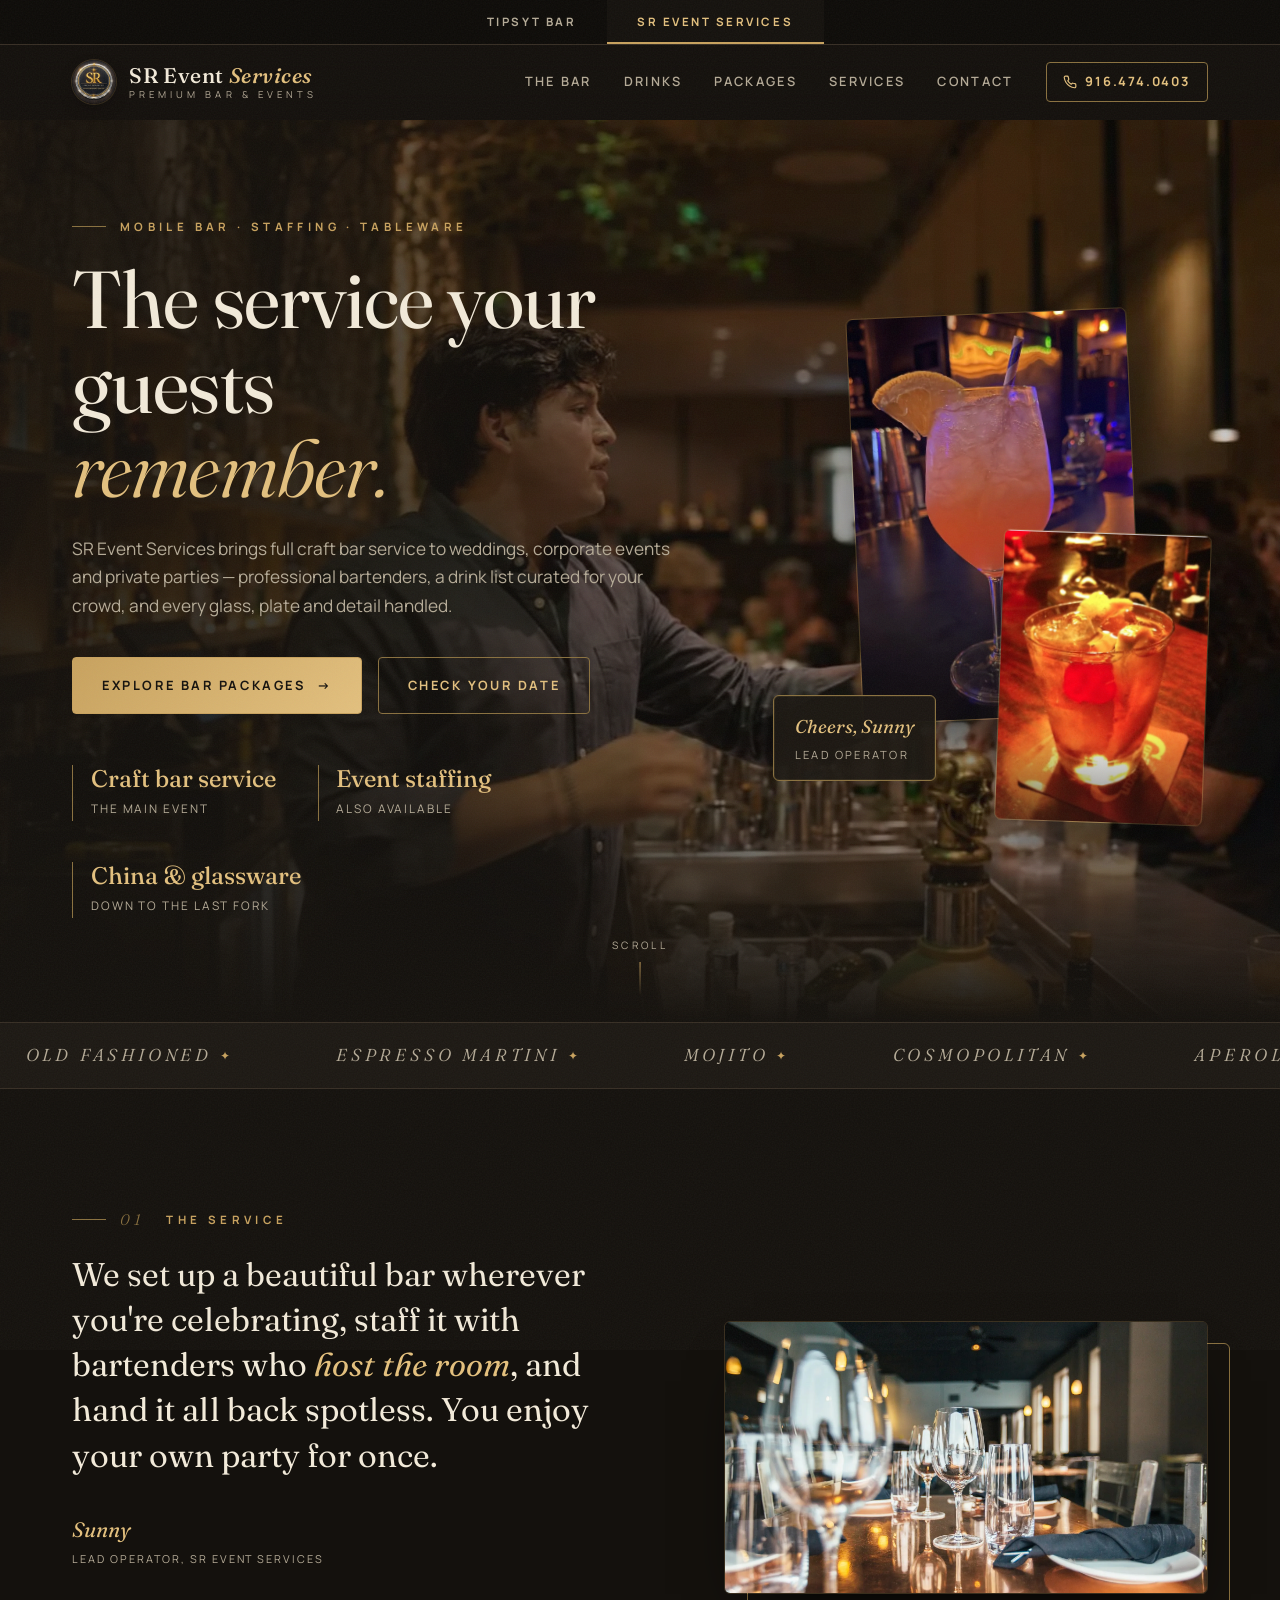
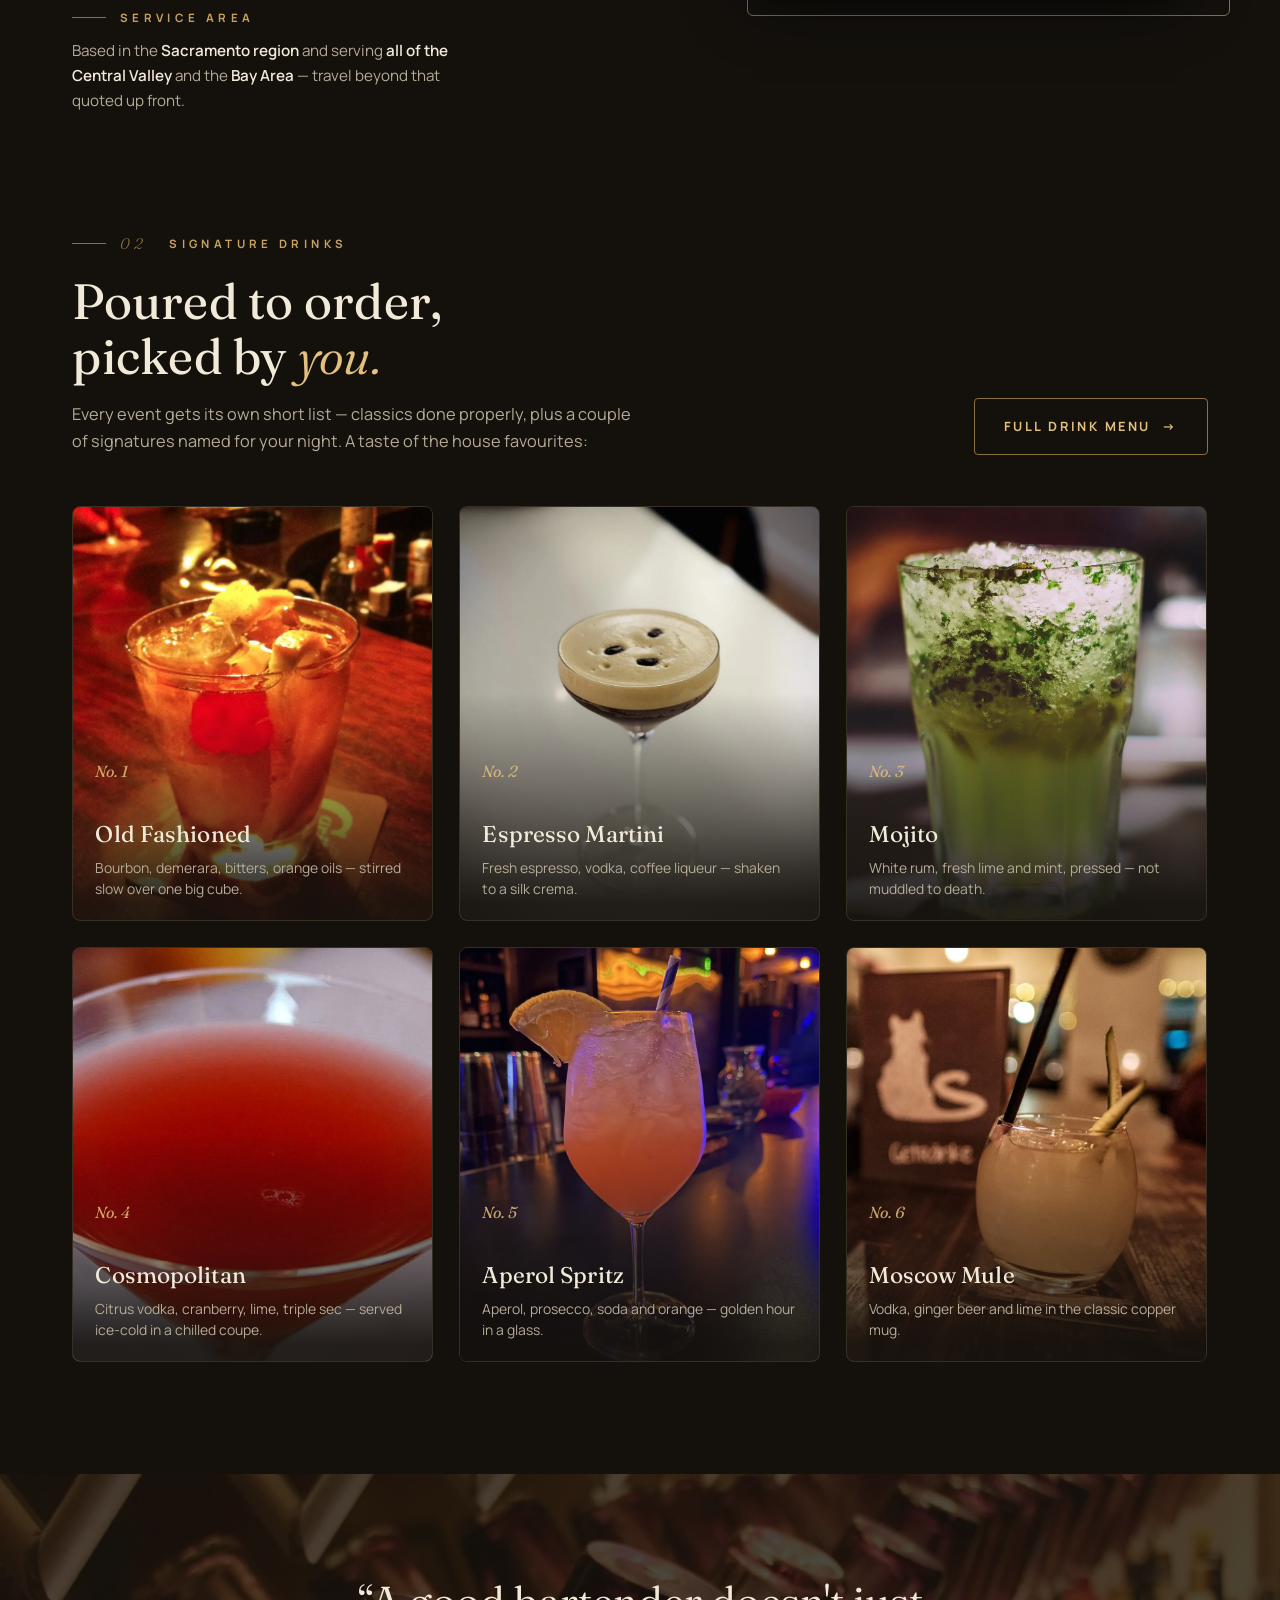
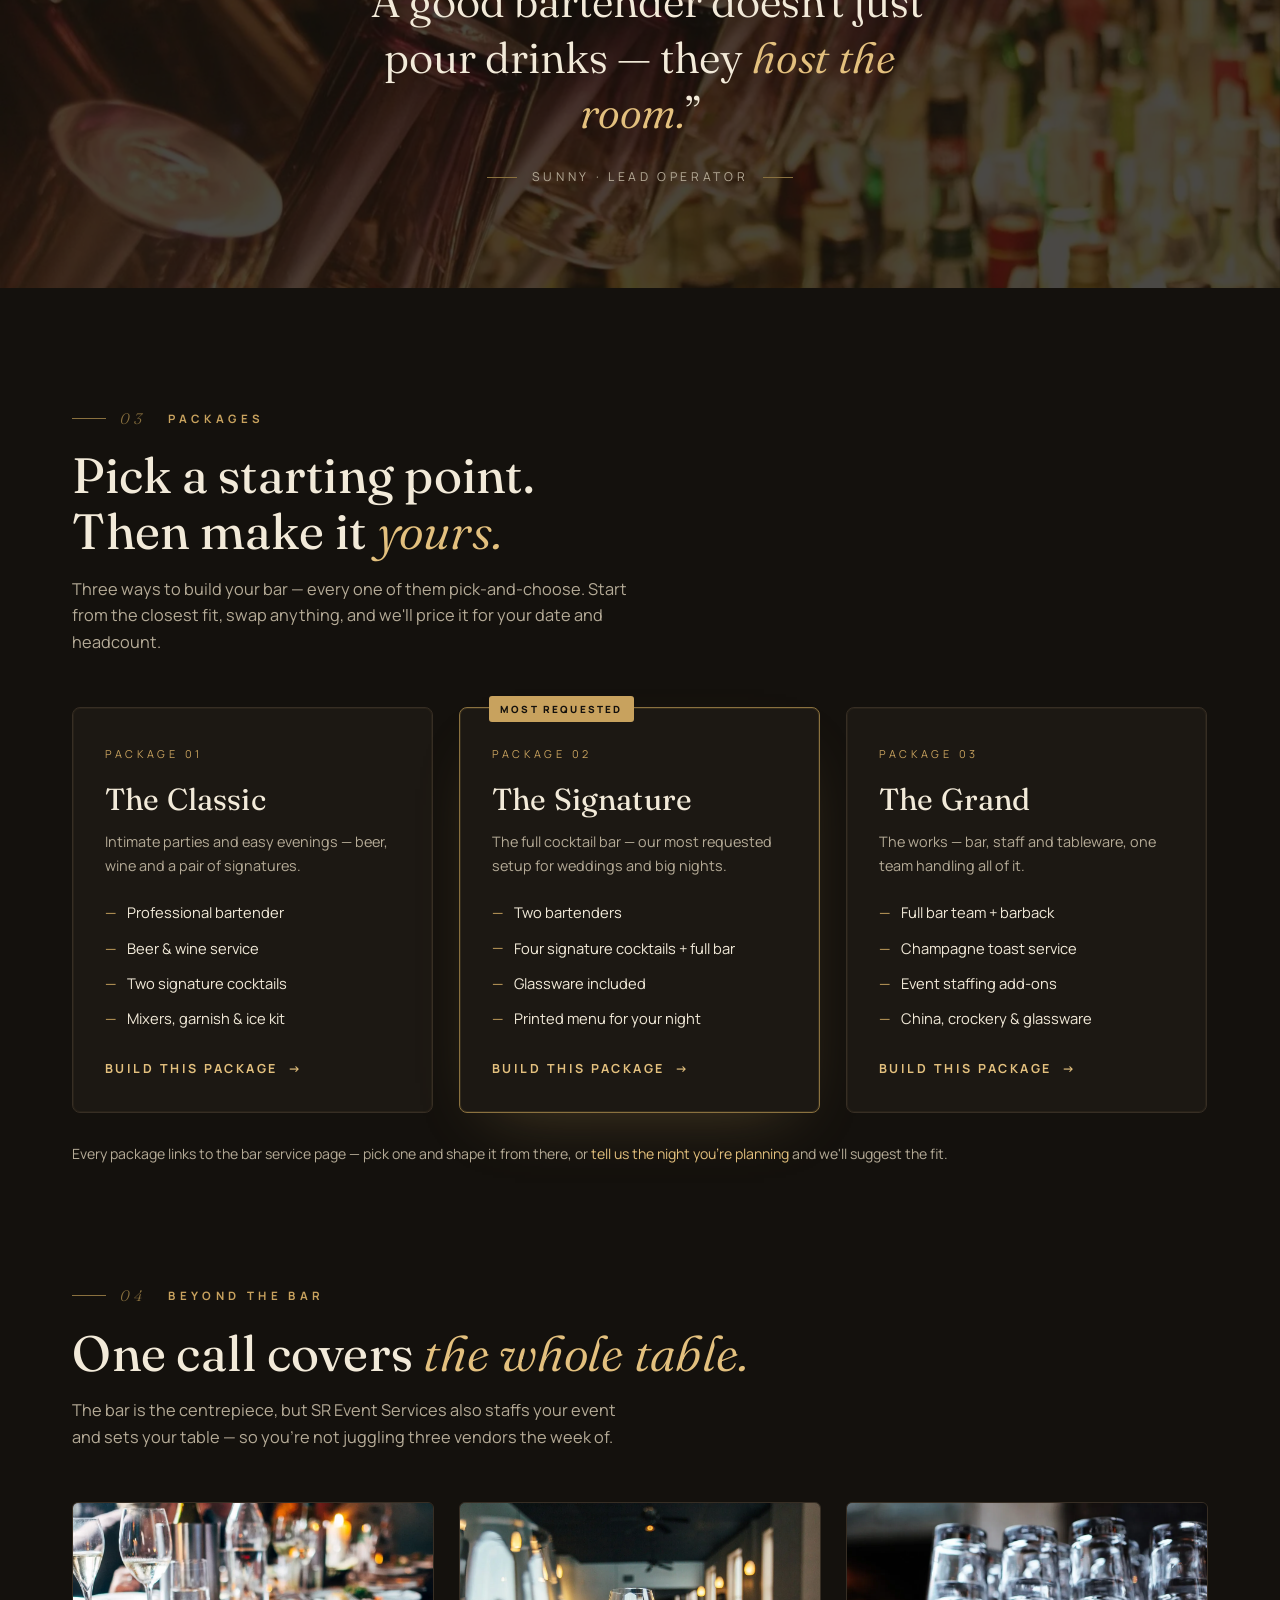
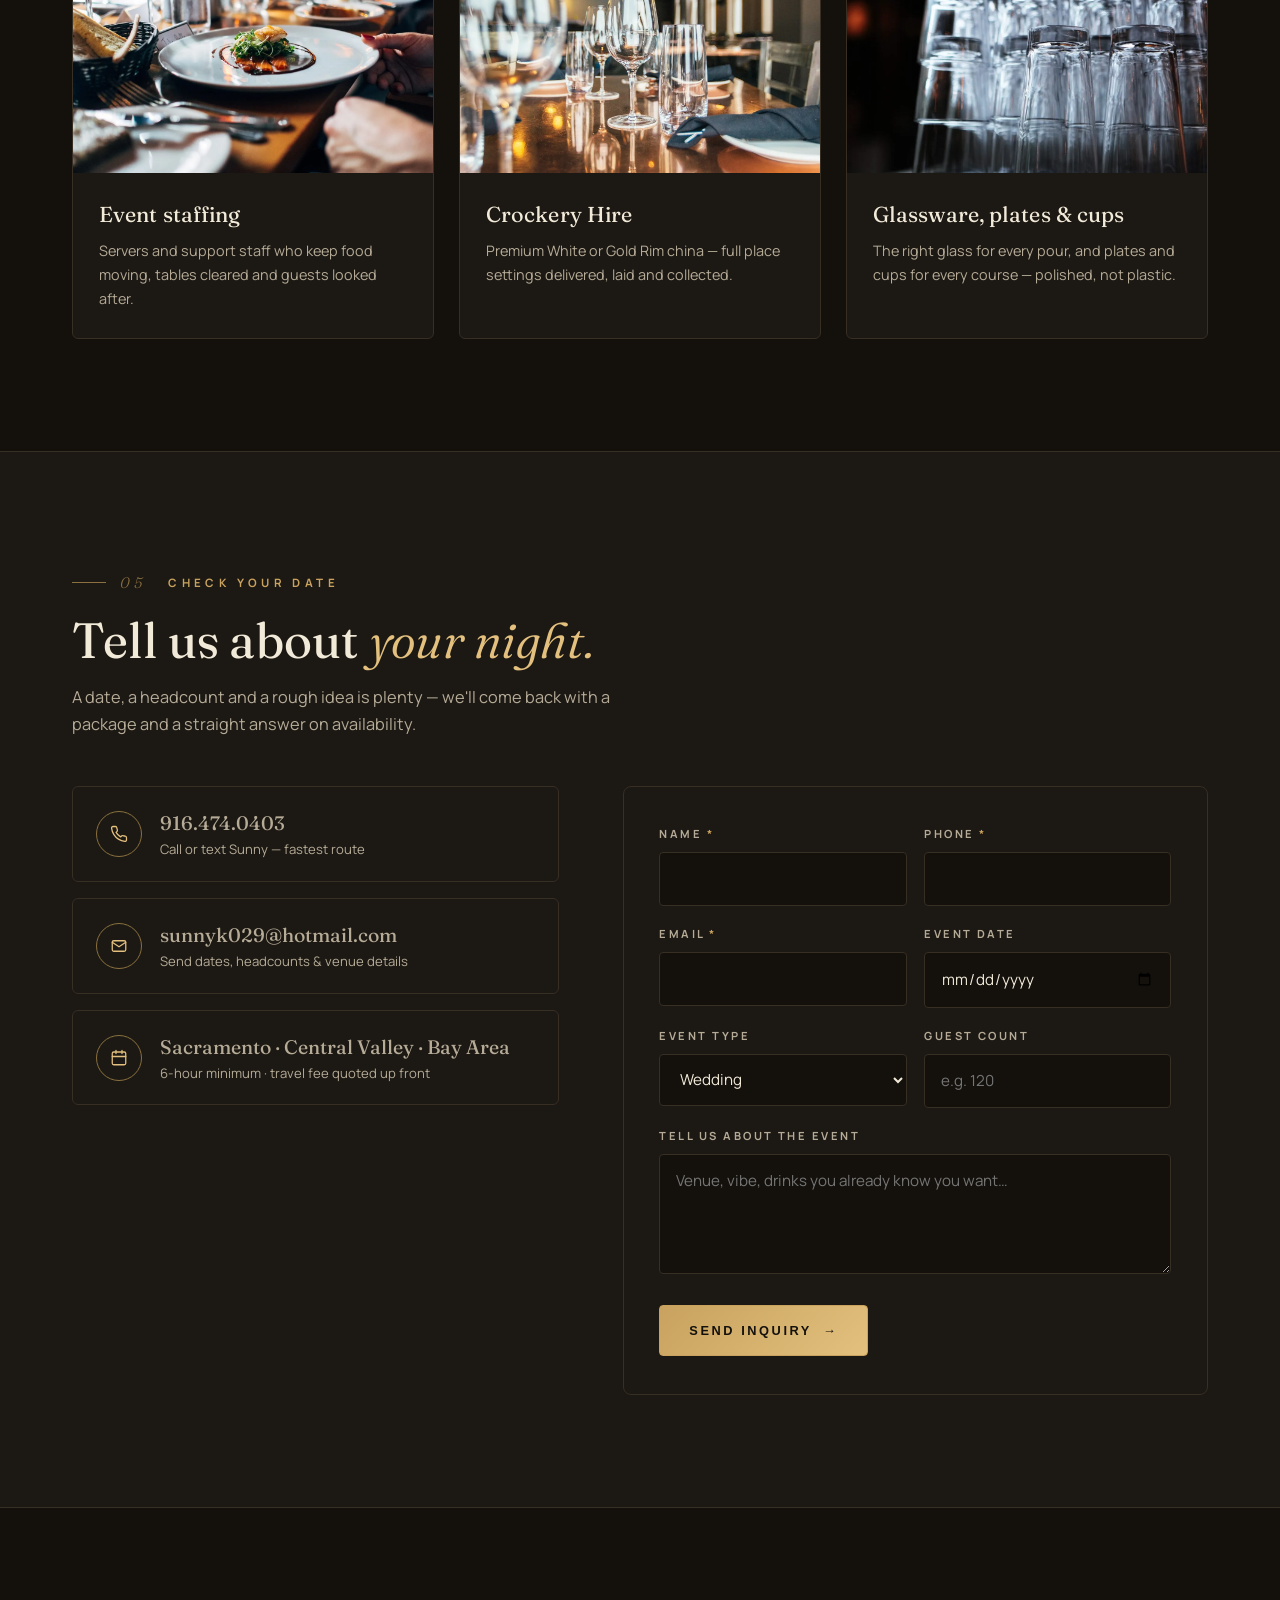
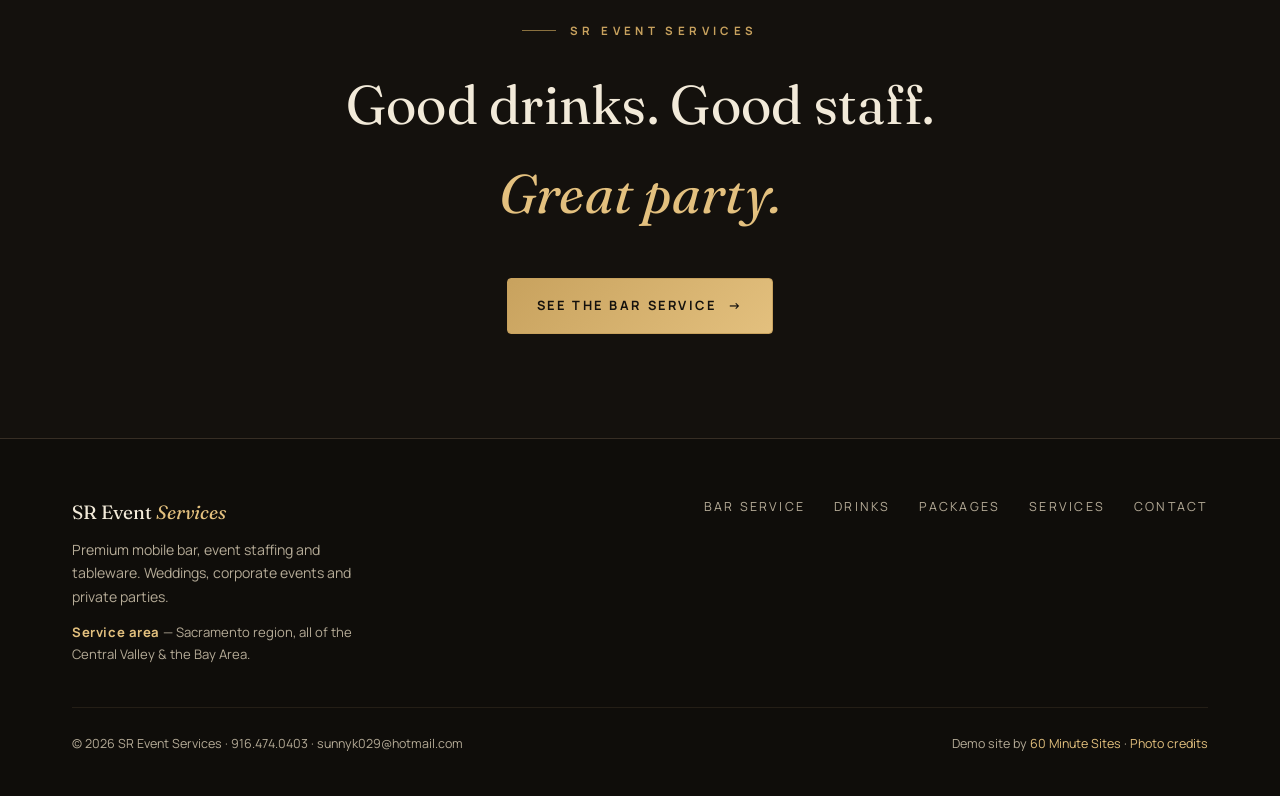
==== sr/index.html @ ffe96689 "SR: 'Lead operator' title; home services card reads 'Crockery Hire' Per Sunny: 'Founder & head of se" ====
<!doctype html>
<html lang="en">
<head>
<meta charset="utf-8">
<meta name="viewport" content="width=device-width, initial-scale=1">
<title>SR Event Services — Premium Mobile Bar &amp; Event Service</title>
<meta name="description" content="Craft bar service for weddings, corporate events and private parties — licensed bartenders, curated drink menus, event staffing, china, glassware and every detail handled. Serving the Sacramento region, all of the Central Valley and the Bay Area.">
<meta property="og:title" content="SR Event Services — Premium Mobile Bar &amp; Event Service">
<meta property="og:description" content="Craft bar service for weddings, corporate events and private parties. Bartending, staffing, china &amp; glassware — one call.">
<meta property="og:image" content="/assets/img/hero-bar.jpg">
<meta property="og:type" content="website">
<link rel="icon" type="image/svg+xml" href="/assets/img/favicon.svg">
<link rel="preconnect" href="https://fonts.googleapis.com">
<link rel="preconnect" href="https://fonts.gstatic.com" crossorigin>
<link href="https://fonts.googleapis.com/css2?family=Fraunces:ital,opsz,wght@0,9..144,300..600;1,9..144,300..600&family=Manrope:wght@400..800&display=swap" rel="stylesheet">
<link rel="stylesheet" href="/assets/css/main.css?v=6">
<noscript><style>.rv,.hl-in{opacity:1;transform:none}.hero .kicker,.hero .lede,.hero-ctas,.hero-meta,.hero-stack{opacity:1;transform:none}.intro-veil{display:none}</style></noscript>
<script type="application/ld+json">
{
  "@context": "https://schema.org",
  "@type": "LocalBusiness",
  "name": "SR Event Services",
  "description": "Premium mobile bar service, event staffing and china rentals for weddings, corporate events and private parties.",
  "url": "https://tipsyteebar.com/sr/",
  "telephone": "+1-916-474-0403",
  "email": "sunnyk029@hotmail.com",
  "image": "https://tipsyteebar.com/assets/img/sr-logo.png",
  "areaServed": [
    {"@type": "Place", "name": "Sacramento region, California"},
    {"@type": "Place", "name": "Central Valley, California"},
    {"@type": "Place", "name": "San Francisco Bay Area, California"}
  ]
}
</script>
</head>
<body>
<div class="intro-veil" aria-hidden="true">
 <div class="iv-inner">
  <picture><source srcset="/assets/img/sr-logo.webp" type="image/webp"><img class="iv-logo" src="/assets/img/sr-logo.png" alt="SR Event Services"></picture>
 </div>
</div>
<div class="cursor-ring" aria-hidden="true"></div>
<div class="grain" aria-hidden="true"></div>

<nav class="site-switch" aria-label="Switch between the two sites">
 <a href="/">TipsyT Bar</a>
 <a href="/sr/" class="on" aria-current="true">SR Event Services</a>
</nav>

<header class="site">
 <div class="nav-wrap">
  <a class="wordmark" href="/sr/">
   <picture><source srcset="/assets/img/sr-logo.webp" type="image/webp"><img class="wm-badge" src="/assets/img/sr-logo.png" alt=""></picture>
   <span class="wm-lines">
    <span class="wm-top">SR Event <i>Services</i></span>
    <span class="wm-sub">Premium Bar &amp; Events</span>
   </span>
  </a>
  <nav class="main" id="nav">
   <a class="nl" href="/sr/bartending.html">The Bar</a>
   <a class="nl" href="/sr/#drinks">Drinks</a>
   <a class="nl" href="/sr/#packages">Packages</a>
   <a class="nl" href="/sr/#services">Services</a>
   <a class="nl" href="/sr/#contact">Contact</a>
   <a class="nav-phone" href="tel:+19164740403">
    <svg width="14" height="14" viewBox="0 0 24 24" fill="none" stroke="currentColor" stroke-width="2" stroke-linecap="round" stroke-linejoin="round" aria-hidden="true"><path d="M22 16.9v3a2 2 0 01-2.2 2 19.8 19.8 0 01-8.6-3.1 19.5 19.5 0 01-6-6A19.8 19.8 0 012.1 4.2 2 2 0 014.1 2h3a2 2 0 012 1.7c.1 1 .4 1.9.7 2.8a2 2 0 01-.5 2.1L8.1 9.9a16 16 0 006 6l1.3-1.3a2 2 0 012.1-.4c.9.3 1.8.6 2.8.7a2 2 0 011.7 2z"/></svg>
    916.474.0403
   </a>
  </nav>
  <button class="burger" aria-label="Menu" aria-expanded="false"><span></span><span></span><span></span></button>
 </div>
</header>

<section class="hero">
 <div class="hero-bg">
  <picture>
   <source srcset="/assets/img/hero-bar.webp" type="image/webp">
   <img src="/assets/img/hero-bar.jpg" alt="Bartender serving guests at a warmly lit cocktail bar" fetchpriority="high">
  </picture>
 </div>
 <div class="hero-shade" aria-hidden="true"></div>
 <div class="hero-inner">
  <div>
   <span class="kicker">Mobile bar &middot; Staffing &middot; Tableware</span>
   <h1><span class="hl"><span class="hl-in">The service your guests</span></span><span class="hl"><span class="hl-in"><i>remember.</i></span></span></h1>
   <p class="lede">SR&nbsp;Event Services brings full craft bar service to weddings, corporate
   events and private parties &mdash; professional bartenders, a drink list curated for your
   crowd, and every glass, plate and detail handled.</p>
   <div class="hero-ctas">
    <a class="btn" href="/sr/bartending.html">Explore bar packages <span class="ar">&rarr;</span></a>
    <a class="btn ghost" href="/sr/#contact">Check your date</a>
   </div>
   <div class="hero-meta">
    <div><b>Craft bar service</b><span>The main event</span></div>
    <div><b>Event staffing</b><span>Also available</span></div>
    <div><b>China &amp; glassware</b><span>Down to the last fork</span></div>
   </div>
  </div>
  <div class="hero-stack" aria-hidden="true">
   <div class="float-card fc-1" data-depth="0.35" data-rot="-2.5">
    <picture>
     <source srcset="/assets/img/drink-spritz.webp" type="image/webp">
     <img src="/assets/img/drink-spritz.jpg" alt="">
    </picture>
   </div>
   <div class="float-card fc-2" data-depth="0.7" data-rot="2">
    <picture>
     <source srcset="/assets/img/drink-old-fashioned.webp" type="image/webp">
     <img src="/assets/img/drink-old-fashioned.jpg" alt="">
    </picture>
   </div>
   <div class="float-card fc-3" data-depth="1" data-rot="0">
    <span class="script">Cheers, Sunny</span>
    <small>Lead operator</small>
   </div>
  </div>
 </div>
 <div class="scroll-cue" aria-hidden="true">Scroll</div>
</section>

<div class="marquee" aria-hidden="true">
 <div class="marquee-track">
  <span>Old Fashioned <i>&#10022;</i></span><span>Espresso Martini <i>&#10022;</i></span><span>Mojito <i>&#10022;</i></span><span>Cosmopolitan <i>&#10022;</i></span><span>Aperol Spritz <i>&#10022;</i></span><span>Moscow Mule <i>&#10022;</i></span><span>Margarita <i>&#10022;</i></span><span>Champagne Toast <i>&#10022;</i></span>
  <span>Old Fashioned <i>&#10022;</i></span><span>Espresso Martini <i>&#10022;</i></span><span>Mojito <i>&#10022;</i></span><span>Cosmopolitan <i>&#10022;</i></span><span>Aperol Spritz <i>&#10022;</i></span><span>Moscow Mule <i>&#10022;</i></span><span>Margarita <i>&#10022;</i></span><span>Champagne Toast <i>&#10022;</i></span>
 </div>
</div>

<section class="pad">
 <div class="wrap">
  <div class="intro-grid">
   <div class="rv">
    <span class="kicker"><span class="sec-num">01</span> The service</span>
    <p class="statement" style="margin-top:1.2rem">We set up a beautiful bar wherever you're
    celebrating, staff it with bartenders who <i>host the room</i>, and hand it all back
    spotless. You enjoy your own party for once.</p>
    <div class="sig">
     <div>
      <span class="sig-name">Sunny</span>
      <small>Lead operator, SR Event Services</small>
     </div>
    </div>
    <p class="area-line"><span class="kicker" style="margin-bottom:.7rem">Service area</span><br>
    Based in the <b>Sacramento region</b> and serving <b>all of the Central Valley</b>
    and the <b>Bay Area</b> &mdash; travel beyond that quoted up front.</p>
   </div>
   <div class="intro-img rv" style="--rvd:.15s">
    <div class="frame">
     <picture>
      <source srcset="/assets/img/table-setting.webp" type="image/webp">
      <img src="/assets/img/table-setting.jpg" alt="Polished glassware and place settings on a copper-top event table" loading="lazy" decoding="async">
     </picture>
    </div>
   </div>
  </div>
 </div>
</section>

<section id="drinks" class="pad-b">
 <div class="wrap">
  <div class="drinks-head rv">
   <div>
    <span class="kicker"><span class="sec-num">02</span> Signature drinks</span>
    <h2 class="sec">Poured to order,<br>picked by <i>you.</i></h2>
    <p class="lede">Every event gets its own short list &mdash; classics done properly, plus a
    couple of signatures named for your night. A taste of the house favourites:</p>
   </div>
   <a class="btn ghost" href="/sr/bartending.html#menu">Full drink menu <span class="ar">&rarr;</span></a>
  </div>
  <div class="drink-grid">
   <article class="drink tilt rv">
    <div class="d-img"><picture><source srcset="/assets/img/drink-old-fashioned.webp" type="image/webp"><img src="/assets/img/drink-old-fashioned.jpg" alt="Old Fashioned cocktail in candlelight" loading="lazy" decoding="async"></picture></div>
    <div class="glare" aria-hidden="true"></div>
    <div class="d-body"><span class="d-num">No. 1</span><h3>Old Fashioned</h3><p>Bourbon, demerara, bitters, orange oils &mdash; stirred slow over one big cube.</p></div>
   </article>
   <article class="drink tilt rv" style="--rvd:.08s">
    <div class="d-img"><picture><source srcset="/assets/img/drink-espresso-martini.webp" type="image/webp"><img src="/assets/img/drink-espresso-martini.jpg" alt="Espresso Martini with three coffee beans" loading="lazy" decoding="async"></picture></div>
    <div class="glare" aria-hidden="true"></div>
    <div class="d-body"><span class="d-num">No. 2</span><h3>Espresso Martini</h3><p>Fresh espresso, vodka, coffee liqueur &mdash; shaken to a silk crema.</p></div>
   </article>
   <article class="drink tilt rv" style="--rvd:.16s">
    <div class="d-img"><picture><source srcset="/assets/img/drink-mojito.webp" type="image/webp"><img src="/assets/img/drink-mojito.jpg" alt="Mojito with fresh mint" loading="lazy" decoding="async"></picture></div>
    <div class="glare" aria-hidden="true"></div>
    <div class="d-body"><span class="d-num">No. 3</span><h3>Mojito</h3><p>White rum, fresh lime and mint, pressed &mdash; not muddled to death.</p></div>
   </article>
   <article class="drink tilt rv">
    <div class="d-img"><picture><source srcset="/assets/img/drink-cosmopolitan.webp" type="image/webp"><img src="/assets/img/drink-cosmopolitan.jpg" alt="Cosmopolitan in a chilled coupe" loading="lazy" decoding="async"></picture></div>
    <div class="glare" aria-hidden="true"></div>
    <div class="d-body"><span class="d-num">No. 4</span><h3>Cosmopolitan</h3><p>Citrus vodka, cranberry, lime, triple sec &mdash; served ice-cold in a chilled coupe.</p></div>
   </article>
   <article class="drink tilt rv" style="--rvd:.08s">
    <div class="d-img"><picture><source srcset="/assets/img/drink-spritz.webp" type="image/webp"><img src="/assets/img/drink-spritz.jpg" alt="Aperol Spritz on a dark bar top" loading="lazy" decoding="async"></picture></div>
    <div class="glare" aria-hidden="true"></div>
    <div class="d-body"><span class="d-num">No. 5</span><h3>Aperol Spritz</h3><p>Aperol, prosecco, soda and orange &mdash; golden hour in a glass.</p></div>
   </article>
   <article class="drink tilt rv" style="--rvd:.16s">
    <div class="d-img"><picture><source srcset="/assets/img/drink-mule.webp" type="image/webp"><img src="/assets/img/drink-mule.jpg" alt="Moscow Mule in a copper mug" loading="lazy" decoding="async"></picture></div>
    <div class="glare" aria-hidden="true"></div>
    <div class="d-body"><span class="d-num">No. 6</span><h3>Moscow Mule</h3><p>Vodka, ginger beer and lime in the classic copper mug.</p></div>
   </article>
  </div>
 </div>
</section>

<section class="band">
 <div class="band-bg" aria-hidden="true">
  <picture>
   <source srcset="/assets/img/backbar.webp" type="image/webp">
   <img src="/assets/img/backbar.jpg" alt="" loading="lazy" decoding="async">
  </picture>
 </div>
 <div class="band-shade" aria-hidden="true"></div>
 <div class="wrap rv">
  <blockquote>&ldquo;A good bartender doesn't just pour drinks &mdash; they <i>host the room.</i>&rdquo;</blockquote>
  <cite>Sunny &middot; Lead operator</cite>
 </div>
</section>

<section id="packages" class="pad">
 <div class="wrap">
  <div class="rv">
   <span class="kicker"><span class="sec-num">03</span> Packages</span>
   <h2 class="sec">Pick a starting point.<br>Then make it <i>yours.</i></h2>
   <p class="lede">Three ways to build your bar &mdash; every one of them pick-and-choose.
   Start from the closest fit, swap anything, and we'll price it for your date and headcount.</p>
  </div>
  <div class="pk-grid">
   <a class="pk tilt rv" href="/sr/bartending.html#packages">
    <span class="pk-tier">Package 01</span>
    <h3>The Classic</h3>
    <p class="pk-for">Intimate parties and easy evenings &mdash; beer, wine and a pair of signatures.</p>
    <ul>
     <li>Professional bartender</li>
     <li>Beer &amp; wine service</li>
     <li>Two signature cocktails</li>
     <li>Mixers, garnish &amp; ice kit</li>
    </ul>
    <span class="pk-cta">Build this package <span class="ar">&rarr;</span></span>
   </a>
   <a class="pk tilt featured rv" style="--rvd:.08s" href="/sr/bartending.html#packages">
    <span class="pk-tier">Package 02</span>
    <h3>The Signature</h3>
    <p class="pk-for">The full cocktail bar &mdash; our most requested setup for weddings and big nights.</p>
    <ul>
     <li>Two bartenders</li>
     <li>Four signature cocktails + full bar</li>
     <li>Glassware included</li>
     <li>Printed menu for your night</li>
    </ul>
    <span class="pk-cta">Build this package <span class="ar">&rarr;</span></span>
   </a>
   <a class="pk tilt rv" style="--rvd:.16s" href="/sr/bartending.html#packages">
    <span class="pk-tier">Package 03</span>
    <h3>The Grand</h3>
    <p class="pk-for">The works &mdash; bar, staff and tableware, one team handling all of it.</p>
    <ul>
     <li>Full bar team + barback</li>
     <li>Champagne toast service</li>
     <li>Event staffing add-ons</li>
     <li>China, crockery &amp; glassware</li>
    </ul>
    <span class="pk-cta">Build this package <span class="ar">&rarr;</span></span>
   </a>
  </div>
  <p class="pk-note rv">Every package links to the bar service page &mdash; pick one and shape it
  from there, or <a href="/sr/#contact">tell us the night you're planning</a> and we'll suggest the fit.</p>
 </div>
</section>

<section id="services" class="pad-b">
 <div class="wrap">
  <div class="rv">
   <span class="kicker"><span class="sec-num">04</span> Beyond the bar</span>
   <h2 class="sec">One call covers <i>the whole table.</i></h2>
   <p class="lede">The bar is the centrepiece, but SR&nbsp;Event Services also staffs your event
   and sets your table &mdash; so you're not juggling three vendors the week of.</p>
  </div>
  <div class="svc-grid">
   <article class="svc rv">
    <div class="s-img"><picture><source srcset="/assets/img/plated-service.webp" type="image/webp"><img src="/assets/img/plated-service.jpg" alt="Plated course being served at a candlelit dinner" loading="lazy" decoding="async"></picture></div>
    <div class="s-body"><h3>Event staffing</h3><p>Servers and support staff who keep food moving, tables cleared and guests looked after.</p></div>
   </article>
   <article class="svc rv" style="--rvd:.08s">
    <div class="s-img"><picture><source srcset="/assets/img/table-setting.webp" type="image/webp"><img src="/assets/img/table-setting.jpg" alt="Fine table setting with wine glasses and linen" loading="lazy" decoding="async"></picture></div>
    <div class="s-body"><h3>Crockery Hire</h3><p>Premium White or Gold Rim china &mdash; full place settings delivered, laid and collected.</p></div>
   </article>
   <article class="svc rv" style="--rvd:.16s">
    <div class="s-img"><picture><source srcset="/assets/img/glassware.webp" type="image/webp"><img src="/assets/img/glassware.jpg" alt="Rows of polished glassware backlit at a bar" loading="lazy" decoding="async"></picture></div>
    <div class="s-body"><h3>Glassware, plates &amp; cups</h3><p>The right glass for every pour, and plates and cups for every course &mdash; polished, not plastic.</p></div>
   </article>
  </div>
 </div>
</section>

<section id="contact" class="pad" style="background:var(--ink-2);border-top:1px solid var(--line)">
 <div class="wrap">
  <div class="rv">
   <span class="kicker"><span class="sec-num">05</span> Check your date</span>
   <h2 class="sec">Tell us about <i>your night.</i></h2>
   <p class="lede">A date, a headcount and a rough idea is plenty &mdash; we'll come back with a
   package and a straight answer on availability.</p>
  </div>
  <div class="contact-grid">
   <div class="c-cards">
    <a class="c-card rv" href="tel:+19164740403">
     <span class="ci"><svg width="18" height="18" viewBox="0 0 24 24" fill="none" stroke="currentColor" stroke-width="1.7" stroke-linecap="round" stroke-linejoin="round" aria-hidden="true"><path d="M22 16.9v3a2 2 0 01-2.2 2 19.8 19.8 0 01-8.6-3.1 19.5 19.5 0 01-6-6A19.8 19.8 0 012.1 4.2 2 2 0 014.1 2h3a2 2 0 012 1.7c.1 1 .4 1.9.7 2.8a2 2 0 01-.5 2.1L8.1 9.9a16 16 0 006 6l1.3-1.3a2 2 0 012.1-.4c.9.3 1.8.6 2.8.7a2 2 0 011.7 2z"/></svg></span>
     <span><b>916.474.0403</b><span>Call or text Sunny &mdash; fastest route</span></span>
    </a>
    <a class="c-card rv" style="--rvd:.08s" href="mailto:sunnyk029@hotmail.com">
     <span class="ci"><svg width="18" height="18" viewBox="0 0 24 24" fill="none" stroke="currentColor" stroke-width="1.7" stroke-linecap="round" stroke-linejoin="round" aria-hidden="true"><rect x="3" y="5" width="18" height="14" rx="2"/><path d="M3 7l9 6 9-6"/></svg></span>
     <span><b>sunnyk029@hotmail.com</b><span>Send dates, headcounts &amp; venue details</span></span>
    </a>
    <div class="c-card rv" style="--rvd:.16s">
     <span class="ci"><svg width="18" height="18" viewBox="0 0 24 24" fill="none" stroke="currentColor" stroke-width="1.7" stroke-linecap="round" stroke-linejoin="round" aria-hidden="true"><rect x="3" y="4" width="18" height="17" rx="2"/><path d="M8 2v4M16 2v4M3 10h18"/></svg></span>
     <span><b>Sacramento &middot; Central Valley &middot; Bay Area</b><span>6-hour minimum &middot; travel fee quoted up front</span></span>
    </div>
   </div>
   <div class="form-card rv" style="--rvd:.1s">
    <form action="https://60minutesites.com/form/contact-form-d57a" method="POST" class="quote-form" data-source="home">
   <input type="text" name="_gotcha" style="display:none" tabindex="-1" aria-hidden="true">
     <div class="fgrid">
      <div class="field"><label for="q-name">Name <span class="req">*</span></label>
       <input id="q-name" name="name" type="text" autocomplete="name" required></div>
      <div class="field"><label for="q-phone">Phone <span class="req">*</span></label>
       <input id="q-phone" name="phone" type="tel" autocomplete="tel" required></div>
      <div class="field"><label for="q-email">Email <span class="req">*</span></label>
       <input id="q-email" name="email" type="email" autocomplete="email" required></div>
      <div class="field"><label for="q-date">Event date</label>
       <input id="q-date" name="event_date" type="date"></div>
      <div class="field"><label for="q-type">Event type</label>
       <select id="q-type" name="event_type">
        <option>Wedding</option><option>Corporate</option><option>Private party</option><option>Other</option>
       </select></div>
      <div class="field"><label for="q-guests">Guest count</label>
       <input id="q-guests" name="guests" type="number" min="1" placeholder="e.g. 120"></div>
      <div class="field full"><label for="q-msg">Tell us about the event</label>
       <textarea id="q-msg" name="message" placeholder="Venue, vibe, drinks you already know you want…"></textarea></div>
     </div>
     <div style="margin-top:1.5rem"><button class="btn" type="submit">Send inquiry <span class="ar">&rarr;</span></button></div>
     <p class="form-ok">Got it &mdash; we'll get back to you within one business day.</p>
    </form>
   </div>
  </div>
 </div>
</section>

<div class="cta-banner">
 <span class="kicker" style="justify-content:center">SR Event Services</span>
 <h2 class="rv">Good drinks. Good staff.<br><i>Great party.</i></h2>
 <a class="btn" href="/sr/bartending.html">See the bar service <span class="ar">&rarr;</span></a>
</div>

<footer class="site">
 <div class="wrap">
  <div class="f-grid">
   <div>
    <span class="wm-top" style="font-family:var(--serif);font-size:1.2rem;color:var(--cream)">SR Event <i style="color:var(--gold-bright)">Services</i></span>
    <p style="margin-top:.6rem;max-width:34ch">Premium mobile bar, event staffing and tableware.
    Weddings, corporate events and private parties.</p>
    <p class="f-area"><b>Service area</b> &mdash; Sacramento region, all of the Central Valley &amp; the Bay Area.</p>
   </div>
   <div class="f-nav">
    <a href="/sr/bartending.html">Bar service</a>
    <a href="/sr/#drinks">Drinks</a>
    <a href="/sr/#packages">Packages</a>
    <a href="/sr/#services">Services</a>
    <a href="/sr/#contact">Contact</a>
   </div>
  </div>
  <div class="f-base">
   <span>&copy; <span id="yr">2026</span> SR Event Services &middot; 916.474.0403 &middot; sunnyk029@hotmail.com</span>
   <span>Demo site by <a href="https://60minutesites.com" rel="noopener">60 Minute Sites</a> &middot; <a href="/credits.html">Photo credits</a></span>
  </div>
 </div>
</footer>

<script src="/assets/js/main.js?v=4" defer></script>
</body>
</html>
---- assets/css/main.css ----
/* Sr. Event Services — premium mobile bar & event service
   Palette: warm ink / champagne gold / cream. Type: Fraunces + Manrope. */

:root {
  --ink: #14110d;
  --ink-2: #1c1813;
  --ink-3: #262019;
  --line: #372e24;
  --cream: #f2ead9;
  --cream-dim: #b5ab97;
  --gold: #c8a25e;
  --gold-bright: #e3c07e;
  --gold-dim: #8a713f;
  --r: 4px;
  --wrap: 1180px;
  --serif: "Fraunces", Georgia, serif;
  --sans: "Manrope", -apple-system, BlinkMacSystemFont, "Segoe UI", sans-serif;
}

* { margin: 0; padding: 0; box-sizing: border-box; }
html { scroll-behavior: smooth; }
body {
  background: var(--ink);
  color: var(--cream);
  font-family: var(--sans);
  font-size: 1.02rem;
  line-height: 1.65;
  -webkit-font-smoothing: antialiased;
  overflow-x: hidden;
}
img { max-width: 100%; display: block; }
a { color: var(--gold-bright); text-decoration: none; }
::selection { background: var(--gold); color: var(--ink); }

/* ---------- film grain ---------- */
.grain {
  position: fixed; inset: -50%; z-index: 90; pointer-events: none;
  width: 200%; height: 200%; opacity: .05;
  background-image: url("data:image/svg+xml,%3Csvg xmlns='http://www.w3.org/2000/svg' width='300' height='300'%3E%3Cfilter id='n'%3E%3CfeTurbulence type='fractalNoise' baseFrequency='0.72' numOctaves='2' stitchTiles='stitch'/%3E%3C/filter%3E%3Crect width='300' height='300' filter='url(%23n)'/%3E%3C/svg%3E");
  animation: grain 7s steps(10) infinite;
}
@keyframes grain {
  0%,100% { transform: translate(0,0) }
  20% { transform: translate(-3%,2%) }
  40% { transform: translate(2%,-3%) }
  60% { transform: translate(-2%,-2%) }
  80% { transform: translate(3%,3%) }
}

/* ---------- intro veil ---------- */
.intro-veil {
  position: fixed; inset: 0; z-index: 200; background: #0d0b08;
  display: grid; place-items: center;
  transition: transform .95s cubic-bezier(.76, 0, .24, 1);
}
.intro-veil.lift { transform: translateY(-101%); }
.iv-inner { text-align: center; }
.iv-mark { width: 138px; height: auto; margin: 0 auto 1.6rem; color: var(--gold-bright); display: block; }
.iv-mark path, .iv-mark circle {
  stroke-dasharray: 320; stroke-dashoffset: 320;
  animation: draw 1.2s cubic-bezier(.4, 0, .2, 1) forwards .12s;
}
@keyframes draw { to { stroke-dashoffset: 0 } }
.iv-name {
  font-size: .74rem; letter-spacing: .52em; text-transform: uppercase;
  color: var(--cream-dim); opacity: 0; animation: fadeup .8s ease forwards .6s;
}
.iv-name b { color: var(--gold-bright); font-weight: 700; }
@keyframes fadeup { from { opacity: 0; transform: translateY(12px) } to { opacity: 1; transform: none } }
@media (prefers-reduced-motion: reduce) { .intro-veil { display: none } }

/* ---------- cursor halo ---------- */
.cursor-ring {
  position: fixed; z-index: 300; left: 0; top: 0; width: 30px; height: 30px;
  border: 1px solid #e3c07e8c; border-radius: 50%; pointer-events: none;
  transform: translate(-50%, -50%); opacity: 0; will-change: left, top;
  transition: width .3s, height .3s, background .3s, opacity .4s, border-color .3s;
}
body.cursor-on .cursor-ring { opacity: 1; }
.cursor-ring.hot { width: 54px; height: 54px; background: #e3c07e12; border-color: #e3c07e5e; }
@media (hover: none), (pointer: coarse), (prefers-reduced-motion: reduce) { .cursor-ring { display: none } }

/* ---------- two-site tabs (TipsyTee Bar ⇄ SR Event Services), dark theme ---------- */
.site-switch {
  position: relative; z-index: 60;
  display: flex; justify-content: center;
  background: #0d0b08; border-bottom: 1px solid var(--line);
}
.site-switch a {
  font-size: .72rem; font-weight: 700; letter-spacing: .22em; text-transform: uppercase;
  color: var(--cream-dim); padding: .72rem 1.9rem;
  border-bottom: 2px solid transparent;
  transition: color .25s, border-color .25s, background .25s;
}
.site-switch a:hover { color: var(--cream); }
.site-switch a.on { color: var(--gold-bright); border-bottom-color: var(--gold); background: var(--ink); }
@media (max-width: 560px) { .site-switch a { padding: .72rem 1rem; font-size: .62rem; letter-spacing: .14em; } }

/* ---------- concept A/B toggle ---------- */
.ab-toggle {
  position: fixed; z-index: 80; left: 1.3rem; top: 128px;
  display: flex; align-items: center; gap: .15rem;
  background: #0d0b08e6; border: 1px solid var(--line); border-radius: 100px;
  padding: .3rem .4rem .3rem .85rem;
  backdrop-filter: blur(8px); -webkit-backdrop-filter: blur(8px);
}
.ab-toggle .ab-label {
  font-size: .6rem; letter-spacing: .3em; text-transform: uppercase;
  color: var(--cream-dim); margin-right: .5rem;
}
.ab-toggle a, .ab-toggle span.on {
  display: grid; place-items: center; width: 30px; height: 30px;
  border-radius: 50%; font-family: var(--serif); font-size: .92rem;
  color: var(--cream-dim); border: 1px solid transparent;
}
.ab-toggle .on { background: var(--gold); color: var(--ink); font-weight: 600; }
.ab-toggle a:not(.on):hover { border-color: var(--gold-dim); color: var(--gold-bright); }
@media (max-width: 700px) { .ab-toggle { top: auto; bottom: 1.1rem; } }

/* ---------- demo bar ---------- */
.demo-bar {
  position: relative; z-index: 60;
  background: linear-gradient(90deg, #0d0b08, #191510 50%, #0d0b08);
  border-bottom: 1px solid var(--line);
  color: var(--cream-dim);
  font-size: .78rem; letter-spacing: .06em;
  text-align: center; padding: .55rem 1rem;
}
.demo-bar b { color: var(--gold-bright); font-weight: 700; letter-spacing: .14em; }
.demo-bar a { color: var(--gold-bright); border-bottom: 1px solid var(--gold-dim); }

/* ---------- header ---------- */
header.site {
  position: sticky; top: 0; z-index: 50;
  background: color-mix(in srgb, var(--ink) 82%, transparent);
  backdrop-filter: blur(14px);
  -webkit-backdrop-filter: blur(14px);
  border-bottom: 1px solid transparent;
  transition: border-color .4s;
}
header.site.scrolled { border-bottom-color: var(--line); }
.nav-wrap {
  max-width: var(--wrap); margin: 0 auto; padding: 0 1.4rem;
  display: flex; align-items: center; justify-content: space-between;
  height: 74px;
}
.wordmark { display: flex; align-items: center; gap: .8rem; line-height: 1.05; }
.wm-lines { display: flex; flex-direction: column; }
.wm-badge {
  width: 44px; height: 44px; border-radius: 50%; flex: none;
  box-shadow: 0 0 0 1px #c8a25e33, 0 6px 18px -8px rgba(0,0,0,.7);
}
.iv-logo {
  width: 180px; height: 180px; border-radius: 50%; margin: 0 auto; display: block;
  box-shadow: 0 0 0 1px #c8a25e2e, 0 30px 70px -30px rgba(0,0,0,.9);
  opacity: 0; animation: fadeup .9s ease forwards .15s;
}
.wordmark .wm-top {
  font-family: var(--serif); font-weight: 500; font-size: 1.32rem;
  color: var(--cream); letter-spacing: .02em;
}
.wordmark .wm-top i { font-style: italic; color: var(--gold-bright); }
.wordmark .wm-sub {
  font-size: .6rem; letter-spacing: .42em; text-transform: uppercase;
  color: var(--cream-dim); margin-top: .28rem;
}
nav.main { display: flex; align-items: center; gap: 2rem; }
nav.main a.nl {
  color: var(--cream-dim); font-size: .8rem; font-weight: 600;
  letter-spacing: .18em; text-transform: uppercase;
  transition: color .25s;
}
nav.main a.nl:hover, nav.main a.nl[aria-current] { color: var(--gold-bright); }
.nav-phone {
  display: inline-flex; align-items: center; gap: .5rem;
  border: 1px solid var(--gold-dim); color: var(--gold-bright);
  padding: .55rem 1.05rem; font-size: .8rem; font-weight: 700;
  letter-spacing: .14em; border-radius: var(--r);
  transition: background .25s, color .25s, border-color .25s;
}
.nav-phone:hover { background: var(--gold); border-color: var(--gold); color: var(--ink); }
.burger { display: none; background: none; border: 0; cursor: pointer; padding: .4rem; }
.burger span { display: block; width: 24px; height: 2px; background: var(--cream); margin: 5px 0; transition: .3s; }

@media (max-width: 900px) {
  /* dropdown sheet under the sticky header — the header's backdrop-filter makes it
     the containing block for fixed descendants, so position:fixed can't fullscreen here */
  nav.main {
    position: absolute; top: 100%; left: 0; right: 0; z-index: 49;
    background: #0d0b08fa; flex-direction: column; align-items: flex-start;
    gap: 1.7rem; padding: 1.7rem 1.5rem 2.1rem;
    border-bottom: 1px solid var(--line);
    opacity: 0; visibility: hidden; transform: translateY(-12px);
    transition: opacity .35s, transform .35s cubic-bezier(.2,.8,.2,1), visibility 0s .35s;
  }
  nav.main.open { opacity: 1; visibility: visible; transform: none; transition-delay: 0s; }
  nav.main a.nl { font-size: 1.02rem; }
  .burger { display: block; position: relative; z-index: 52; }
  .burger.open span:nth-child(1) { transform: translateY(7px) rotate(45deg); }
  .burger.open span:nth-child(2) { opacity: 0; }
  .burger.open span:nth-child(3) { transform: translateY(-7px) rotate(-45deg); }
}

/* ---------- shared section furniture ---------- */
section { position: relative; }
.wrap { max-width: var(--wrap); margin: 0 auto; padding: 0 1.4rem; }
.kicker {
  display: inline-flex; align-items: center; gap: .85rem;
  font-size: .72rem; font-weight: 700; letter-spacing: .38em;
  text-transform: uppercase; color: var(--gold);
}
.kicker::before { content: ""; width: 34px; height: 1px; background: var(--gold-dim); }
.sec-num {
  font-family: var(--serif); font-style: italic; font-weight: 300;
  color: var(--gold-dim); font-size: .95rem; margin-right: .5rem;
}
h1, h2, h3 { font-family: var(--serif); font-weight: 420; letter-spacing: .005em; }
h2.sec {
  font-size: clamp(2rem, 4.4vw, 3.1rem); line-height: 1.12; margin: 1.1rem 0 1rem;
}
h2.sec i, h1 i { font-style: italic; color: var(--gold-bright); font-weight: 340; }
.lede { color: var(--cream-dim); max-width: 56ch; }
.pad { padding: 7rem 0; }
.pad-b { padding-bottom: 7rem; }
hr.rule { border: 0; height: 1px; background: var(--line); }

/* buttons — gold foil with a shine sweep; JS adds a magnetic pull on fine pointers */
.btn {
  display: inline-flex; align-items: center; gap: .7rem;
  position: relative; overflow: hidden;
  font-size: .8rem; font-weight: 700; letter-spacing: .2em; text-transform: uppercase;
  padding: 1.05rem 1.8rem; border-radius: var(--r); border: 1px solid var(--gold);
  color: var(--ink); background: linear-gradient(135deg, var(--gold) 0%, var(--gold-bright) 100%);
  transition: transform .35s cubic-bezier(.2,.8,.2,1), box-shadow .35s, border-color .25s;
}
.btn::before {
  content: ""; position: absolute; top: -20%; bottom: -20%; left: -45%; width: 32%;
  background: linear-gradient(100deg, transparent, #fff7ea66, transparent);
  transform: skewX(-22deg);
  transition: left .01s;
}
.btn:hover { border-color: var(--gold-bright); transform: translateY(-2px); box-shadow: 0 18px 40px -16px rgba(200,162,94,.6); }
.btn:hover::before { left: 118%; transition: left .7s cubic-bezier(.3,.6,.3,1); }
.btn.ghost { background: transparent; color: var(--gold-bright); border-color: var(--gold-dim); }
.btn.ghost:hover { background: var(--gold); color: var(--ink); border-color: var(--gold); box-shadow: none; }
.btn .ar { transition: transform .3s; }
.btn:hover .ar { transform: translateX(4px); }

/* ---------- hero ---------- */
.hero {
  position: relative; min-height: calc(100svh - 74px - 33px);
  display: flex; align-items: center; overflow: hidden;
  perspective: 1100px;
}
.hero-bg { position: absolute; inset: -6%; z-index: 0; will-change: transform; }
.hero-bg picture, .hero-bg img { width: 100%; height: 100%; object-fit: cover; }
.hero-bg img { animation: kenburns 26s ease-in-out infinite alternate; }
@keyframes kenburns { from { transform: scale(1) } to { transform: scale(1.09) } }
.hero-shade {
  position: absolute; inset: 0; z-index: 1;
  background:
    linear-gradient(78deg, #14110df0 0%, #14110dcc 34%, #14110d55 62%, #14110d2e 100%),
    linear-gradient(0deg, var(--ink) 0%, transparent 26%);
}
.hero-inner {
  position: relative; z-index: 2; width: 100%;
  max-width: var(--wrap); margin: 0 auto; padding: 5.5rem 1.4rem 6.5rem;
  display: grid; grid-template-columns: minmax(0, 7fr) minmax(0, 5fr); gap: 3rem;
  align-items: center;
}
.hero h1 {
  font-size: clamp(2.7rem, 6.3vw, 5.1rem);
  line-height: 1.05; margin: 1.3rem 0 1.5rem; font-weight: 400;
  letter-spacing: -0.012em;
}

/* line-mask reveals — .hl wraps each headline line; body.intro-done raises them */
.hl { display: block; overflow: hidden; padding-bottom: .08em; margin-bottom: -.08em; }
.hl-in { display: inline-block; transform: translateY(114%); transition: transform 1.05s cubic-bezier(.19,.7,.22,1); }
.hl:nth-child(2) .hl-in { transition-delay: .12s; }
body.intro-done .hl-in { transform: none; }
.hero .kicker, .hero .lede, .hero-ctas, .hero-meta, .page-hero .kicker, .page-hero .lede, .page-hero .hero-ctas {
  opacity: 0; transform: translateY(24px);
  transition: opacity .85s ease, transform .85s cubic-bezier(.2,.65,.2,1);
}
.hero-stack { opacity: 0; transition: opacity 1.1s ease .45s; }
body.intro-done .hero .kicker, body.intro-done .hero .lede, body.intro-done .hero-ctas,
body.intro-done .hero-meta, body.intro-done .page-hero .kicker, body.intro-done .page-hero .lede,
body.intro-done .page-hero .hero-ctas { opacity: 1; transform: none; }
body.intro-done .hero-stack { opacity: 1; }
body.intro-done .hero .kicker { transition-delay: .08s; }
body.intro-done .hero .lede, body.intro-done .page-hero .lede { transition-delay: .3s; }
body.intro-done .hero-ctas, body.intro-done .page-hero .hero-ctas { transition-delay: .46s; }
body.intro-done .hero-meta { transition-delay: .6s; }
.hero .lede { font-size: 1.08rem; }
.hero-ctas { display: flex; flex-wrap: wrap; gap: 1rem; margin-top: 2.3rem; }
.hero-meta {
  display: flex; gap: 2.6rem; margin-top: 3.2rem; flex-wrap: wrap;
}
.hero-meta div { border-left: 1px solid var(--gold-dim); padding-left: 1.1rem; }
.hero-meta b {
  display: block; font-family: var(--serif); font-size: 1.5rem; font-weight: 450;
  color: var(--gold-bright); line-height: 1.2;
}
.hero-meta span { font-size: .74rem; letter-spacing: .16em; text-transform: uppercase; color: var(--cream-dim); }

/* floating layered cards, mouse-parallax */
.hero-stack { position: relative; height: 520px; transform-style: preserve-3d; }
.float-card {
  position: absolute; border-radius: 7px; overflow: hidden;
  border: 1px solid #c8a25e40;
  box-shadow: 0 34px 70px -26px rgba(0,0,0,.85), inset 0 0 0 1px #c8a25e1a;
  will-change: transform;
}
.float-card::after {
  content: ""; position: absolute; inset: 0;
  background: linear-gradient(180deg, transparent 68%, #14110d90);
}
.float-card img { width: 100%; height: 100%; object-fit: cover; }
.fc-1 { width: 62%; height: 78%; right: 16%; top: 2%; transform: rotate(-2.5deg); }
.fc-2 { width: 46%; height: 56%; right: 0; bottom: 0; transform: rotate(2deg); z-index: 2; }
.fc-3 {
  left: 4%; bottom: 8%; z-index: 3; width: auto; height: auto;
  background: #1c1813ee; border: 1px solid var(--gold-dim);
  padding: 1rem 1.3rem; border-radius: 6px; overflow: visible;
}
.fc-3::after { display: none; }
.fc-3 .script { font-family: var(--serif); font-style: italic; font-size: 1.16rem; color: var(--gold-bright); }
.fc-3 small { display: block; color: var(--cream-dim); font-size: .7rem; letter-spacing: .2em; text-transform: uppercase; margin-top: .2rem; }

@media (max-width: 900px) {
  .hero-inner { grid-template-columns: 1fr; }
  .hero-stack { height: 380px; max-width: 430px; }
}

/* scroll cue */
.scroll-cue {
  position: absolute; z-index: 3; left: 50%; bottom: 1.6rem; transform: translateX(-50%);
  color: var(--cream-dim); font-size: .64rem; letter-spacing: .34em; text-transform: uppercase;
  display: flex; flex-direction: column; align-items: center; gap: .55rem;
}
.scroll-cue::after {
  content: ""; width: 1px; height: 34px;
  background: linear-gradient(var(--gold), transparent);
  animation: cue 2.2s ease-in-out infinite;
}
@keyframes cue { 0%,100% { opacity: .25; transform: scaleY(.6); transform-origin: top } 50% { opacity: 1; transform: scaleY(1) } }

/* ---------- marquee ---------- */
.marquee {
  border-top: 1px solid var(--line); border-bottom: 1px solid var(--line);
  overflow: hidden; padding: 1.15rem 0; background: var(--ink-2);
}
.marquee-track { display: flex; gap: 0; width: max-content; animation: marquee 52s linear infinite; }
.marquee:hover .marquee-track { animation-play-state: paused; }
.marquee span {
  font-family: var(--serif); font-style: italic; font-size: 1.08rem; font-weight: 340;
  letter-spacing: .22em; text-transform: uppercase; color: var(--cream-dim);
  padding: 0 1.6rem; white-space: nowrap;
}
.marquee span i { color: var(--gold); font-style: normal; font-size: .72rem; vertical-align: .12em; padding-right: 3.2rem; }
@keyframes marquee { to { transform: translateX(-50%) } }

/* ---------- intro ---------- */
.intro-grid {
  display: grid; grid-template-columns: minmax(0, 6fr) minmax(0, 5fr); gap: 4.5rem;
  align-items: center;
}
.intro-grid .statement {
  font-family: var(--serif); font-size: clamp(1.5rem, 2.6vw, 2.05rem);
  line-height: 1.38; font-weight: 380; color: var(--cream);
}
.intro-grid .statement i { color: var(--gold-bright); }
.sig { margin-top: 2.2rem; display: flex; align-items: center; gap: 1.1rem; }
.sig .sig-name { font-family: var(--serif); font-style: italic; font-size: 1.3rem; color: var(--gold-bright); }
.sig small { display: block; color: var(--cream-dim); letter-spacing: .18em; text-transform: uppercase; font-size: .68rem; margin-top: .15rem; }
.intro-img { position: relative; }
.intro-img .frame {
  border-radius: 6px; overflow: hidden; border: 1px solid #c8a25e33;
  box-shadow: 0 30px 60px -30px #000;
}
.intro-img .frame img { transition: transform 1.2s cubic-bezier(.2,.8,.2,1); }
.intro-img:hover .frame img { transform: scale(1.045); }
.intro-img::before {
  content: ""; position: absolute; inset: 1.4rem -1.4rem -1.4rem 1.4rem;
  border: 1px solid var(--gold-dim); border-radius: 6px; z-index: -1;
}
@media (max-width: 900px) { .intro-grid { grid-template-columns: 1fr; gap: 3rem; } }

/* ---------- drinks ---------- */
.drinks-head { display: flex; align-items: flex-end; justify-content: space-between; gap: 2rem; flex-wrap: wrap; }
.drink-grid {
  display: grid; grid-template-columns: repeat(3, 1fr); gap: 1.6rem; margin-top: 3.2rem;
}
.drink {
  position: relative; border-radius: 8px; overflow: hidden;
  border: 1px solid var(--line); background: var(--ink-2);
  box-shadow: inset 0 0 0 1px #c8a25e12;
  transform-style: preserve-3d; will-change: transform;
  transition: border-color .35s, box-shadow .35s;
}
.drink:hover { border-color: var(--gold-dim); box-shadow: inset 0 0 0 1px #c8a25e24, 0 30px 60px -30px rgba(0,0,0,.8); }
.drink .d-img { position: relative; aspect-ratio: 4/4.6; overflow: hidden; }
.drink .d-img img { width: 100%; height: 100%; object-fit: cover; transition: transform 1s cubic-bezier(.2,.8,.2,1); }
.drink:hover .d-img img { transform: scale(1.06); }
.drink .d-img::after {
  content: ""; position: absolute; inset: 0;
  background: linear-gradient(180deg, transparent 45%, #14110de8 96%);
}
.drink .glare {
  position: absolute; inset: 0; z-index: 3; pointer-events: none; opacity: 0;
  background: radial-gradient(520px circle at var(--gx, 50%) var(--gy, 50%), #e3c07e2e, transparent 45%);
  transition: opacity .35s;
}
.drink:hover .glare { opacity: 1; }
.drink .d-body { position: absolute; z-index: 2; left: 0; right: 0; bottom: 0; padding: 1.3rem 1.4rem 1.25rem; }
.drink .d-num {
  position: absolute; top: -2.35rem; left: 1.4rem;
  font-family: var(--serif); font-style: italic; color: var(--gold-bright);
  font-size: 1rem; opacity: .85;
}
.drink h3 { font-size: 1.42rem; font-weight: 430; }
.drink p { color: var(--cream-dim); font-size: .87rem; margin-top: .3rem; line-height: 1.5; }
@media (max-width: 980px) { .drink-grid { grid-template-columns: repeat(2, 1fr); } }
@media (max-width: 620px) { .drink-grid { grid-template-columns: 1fr; } }

/* ---------- parallax band ---------- */
.band { position: relative; overflow: hidden; min-height: 46vh; display: flex; align-items: center; }
.band .band-bg { position: absolute; inset: -22% 0; will-change: transform; }
.band .band-bg img { width: 100%; height: 100%; object-fit: cover; }
.band .band-shade { position: absolute; inset: 0; background: #14110dc4; }
.band .wrap { position: relative; z-index: 2; text-align: center; padding-top: 5rem; padding-bottom: 5rem; }
.band blockquote {
  font-family: var(--serif); font-weight: 340; font-size: clamp(1.7rem, 3.6vw, 2.7rem);
  line-height: 1.28; max-width: 21ch; margin: 0 auto;
}
.band blockquote i { color: var(--gold-bright); }
.band cite {
  display: flex; align-items: center; justify-content: center; gap: .9rem;
  margin-top: 1.7rem; font-style: normal; color: var(--cream-dim);
  font-size: .76rem; letter-spacing: .3em; text-transform: uppercase;
}
.band cite::before, .band cite::after { content: ""; width: 30px; height: 1px; background: var(--gold-dim); }

/* ---------- packages ---------- */
.pk-grid { display: grid; grid-template-columns: repeat(3, 1fr); gap: 1.6rem; margin-top: 3.2rem; }
.pk {
  position: relative; display: flex; flex-direction: column; gap: 0;
  background: var(--ink-2); border: 1px solid var(--line); border-radius: 6px;
  padding: 2.3rem 2rem 2rem; color: var(--cream);
  transform-style: preserve-3d; will-change: transform;
  transition: border-color .35s, background .35s;
}
.pk:hover { border-color: var(--gold-dim); background: var(--ink-3); }
.pk .pk-tier { font-size: .68rem; letter-spacing: .34em; text-transform: uppercase; color: var(--gold); }
.pk h3 { font-size: 1.9rem; margin: .7rem 0 .4rem; font-weight: 420; }
.pk .pk-for { color: var(--cream-dim); font-size: .9rem; min-height: 3em; }
.pk ul { list-style: none; margin: 1.4rem 0 1.8rem; display: grid; gap: .68rem; }
.pk li { display: flex; gap: .7rem; align-items: baseline; font-size: .92rem; color: var(--cream); }
.pk li::before { content: "—"; color: var(--gold); flex: none; }
.pk .pk-cta {
  margin-top: auto; display: inline-flex; gap: .6rem; align-items: center;
  color: var(--gold-bright); font-size: .78rem; font-weight: 700;
  letter-spacing: .2em; text-transform: uppercase;
}
.pk .pk-cta .ar { transition: transform .3s; }
.pk:hover .pk-cta .ar { transform: translateX(5px); }
.pk { border-radius: 8px; box-shadow: inset 0 0 0 1px #c8a25e10; }
.pk.featured { border-color: var(--gold-dim); box-shadow: inset 0 0 0 1px #c8a25e22, 0 26px 64px -34px rgba(200,162,94,.35); }
.pk.featured::before {
  content: "Most requested"; position: absolute; top: -0.72rem; left: 1.8rem;
  background: var(--gold); color: var(--ink); font-size: .62rem; font-weight: 800;
  letter-spacing: .22em; text-transform: uppercase; padding: .3rem .7rem; border-radius: 3px;
}
.pk-note { margin-top: 1.8rem; color: var(--cream-dim); font-size: .88rem; }
@media (max-width: 980px) { .pk-grid { grid-template-columns: 1fr; max-width: 560px; } }

/* ---------- services ---------- */
.svc-grid { display: grid; grid-template-columns: repeat(3, 1fr); gap: 1.6rem; margin-top: 3.2rem; }
.svc {
  border: 1px solid var(--line); border-radius: 6px; overflow: hidden;
  background: var(--ink-2); transition: border-color .35s;
}
.svc:hover { border-color: var(--gold-dim); }
.svc .s-img { aspect-ratio: 4/3; overflow: hidden; }
.svc .s-img img { width: 100%; height: 100%; object-fit: cover; transition: transform 1s cubic-bezier(.2,.8,.2,1); }
.svc:hover .s-img img { transform: scale(1.05); }
.svc .s-body { padding: 1.5rem 1.6rem 1.7rem; }
.svc h3 { font-size: 1.35rem; font-weight: 430; }
.svc p { color: var(--cream-dim); font-size: .9rem; margin-top: .45rem; }
@media (max-width: 900px) { .svc-grid { grid-template-columns: 1fr; max-width: 520px; } }

/* ---------- steps (bartending page) ---------- */
.steps { display: grid; grid-template-columns: repeat(3, 1fr); gap: 2.4rem; margin-top: 3rem; }
.step { border-top: 1px solid var(--line); padding-top: 1.5rem; position: relative; }
.step b.n {
  font-family: var(--serif); font-style: italic; font-weight: 300;
  font-size: 2.4rem; color: var(--gold-dim); line-height: 1;
}
.step h3 { font-size: 1.26rem; margin: .8rem 0 .4rem; }
.step p { color: var(--cream-dim); font-size: .92rem; }
@media (max-width: 800px) { .steps { grid-template-columns: 1fr; } }

/* ---------- menu (bartending page) ---------- */
.menu-cols { display: grid; grid-template-columns: repeat(3, 1fr); gap: 3rem; margin-top: 3rem; }
.menu-col h3 {
  font-size: 1rem; letter-spacing: .3em; text-transform: uppercase; font-family: var(--sans);
  font-weight: 700; color: var(--gold); padding-bottom: 1rem; border-bottom: 1px solid var(--line);
}
.menu-col ul { list-style: none; margin-top: 1.2rem; display: grid; gap: 1.05rem; }
.menu-col li b { display: block; font-family: var(--serif); font-weight: 430; font-size: 1.18rem; color: var(--cream); }
.menu-col li span { color: var(--cream-dim); font-size: .84rem; }
@media (max-width: 900px) { .menu-cols { grid-template-columns: 1fr; gap: 2.2rem; } }

/* add-on chips */
.chips { display: flex; flex-wrap: wrap; gap: .8rem; margin-top: 2.2rem; }
.chip {
  border: 1px solid var(--line); border-radius: 100px; padding: .62rem 1.25rem;
  color: var(--cream); font-size: .88rem; background: var(--ink-2);
  transition: border-color .3s, transform .3s;
}
.chip:hover { border-color: var(--gold-dim); transform: translateY(-2px); }
.chip i { color: var(--gold); font-style: normal; margin-right: .45rem; }

/* ---------- contact ---------- */
.contact-grid { display: grid; grid-template-columns: minmax(0, 5fr) minmax(0, 6fr); gap: 4rem; margin-top: 3rem; }
.c-cards { display: grid; gap: 1rem; align-content: start; }
.c-card {
  display: flex; align-items: center; gap: 1.15rem;
  border: 1px solid var(--line); background: var(--ink-2); border-radius: 6px;
  padding: 1.25rem 1.4rem; color: var(--cream); transition: border-color .3s;
}
.c-card:hover { border-color: var(--gold-dim); }
.c-card .ci {
  flex: none; width: 46px; height: 46px; display: grid; place-items: center;
  border: 1px solid var(--gold-dim); border-radius: 50%; color: var(--gold-bright);
}
.c-card b { font-family: var(--serif); font-weight: 450; font-size: 1.22rem; display: block; }
.c-card span { color: var(--cream-dim); font-size: .82rem; }
.form-card {
  background: var(--ink-2); border: 1px solid var(--line); border-radius: 8px;
  padding: 2.4rem 2.2rem;
}
.fgrid { display: grid; grid-template-columns: 1fr 1fr; gap: 1.2rem 1.1rem; }
.field.full { grid-column: 1 / -1; }
.field label {
  display: block; font-size: .7rem; font-weight: 700; letter-spacing: .22em;
  text-transform: uppercase; color: var(--cream-dim); margin-bottom: .5rem;
}
.field .req { color: var(--gold); }
.field input, .field select, .field textarea {
  width: 100%; background: var(--ink); color: var(--cream);
  border: 1px solid var(--line); border-radius: var(--r);
  padding: .85rem 1rem; font: inherit; font-size: .95rem;
  transition: border-color .25s, box-shadow .25s;
}
.field textarea { min-height: 120px; resize: vertical; }
.field input:focus, .field select:focus, .field textarea:focus {
  outline: none; border-color: var(--gold); box-shadow: 0 0 0 3px #c8a25e26;
}
.form-note {
  margin-top: 1.15rem; font-size: .8rem; color: var(--cream-dim); line-height: 1.55;
  border-left: 2px solid var(--gold-dim); padding-left: .9rem;
}
.form-ok { display: none; margin-top: 1rem; color: var(--gold-bright); font-size: .92rem; }
@media (max-width: 900px) { .contact-grid { grid-template-columns: 1fr; gap: 2.4rem; } .fgrid { grid-template-columns: 1fr; } }

/* ---------- big CTA ---------- */
.cta-banner { text-align: center; padding: 6.5rem 1.4rem; border-top: 1px solid var(--line); }
.cta-banner h2 { font-size: clamp(2rem, 4.6vw, 3.4rem); font-weight: 400; max-width: 20ch; margin: 1.2rem auto 2.4rem; }
.cta-banner h2 i { color: var(--gold-bright); }

/* ---------- footer ---------- */
footer.site {
  border-top: 1px solid var(--line); background: #0f0d0a;
  padding: 3.6rem 0 2.6rem; color: var(--cream-dim); font-size: .88rem;
}
.f-grid { display: flex; justify-content: space-between; gap: 2.5rem; flex-wrap: wrap; align-items: flex-start; }
.f-area { margin-top: .9rem; max-width: 40ch; font-size: .82rem; color: var(--cream-dim); }
.f-area b { color: var(--gold-bright); font-weight: 700; letter-spacing: .04em; }
.area-line { margin-top: 2rem; max-width: 46ch; color: var(--cream-dim); font-size: .95rem; }
.area-line b { color: var(--cream); font-weight: 600; }
.f-nav { display: flex; gap: 1.8rem; flex-wrap: wrap; }
.f-nav a { color: var(--cream-dim); font-size: .78rem; letter-spacing: .18em; text-transform: uppercase; }
.f-nav a:hover { color: var(--gold-bright); }
.f-base {
  margin-top: 2.6rem; padding-top: 1.6rem; border-top: 1px solid #241e16;
  display: flex; justify-content: space-between; gap: 1rem; flex-wrap: wrap; font-size: .78rem;
}
.f-base a { color: var(--gold-bright); }

/* ---------- reveal on scroll ---------- */
.rv { opacity: 0; transform: translateY(34px); transition: opacity .9s cubic-bezier(.2,.65,.25,1), transform .9s cubic-bezier(.2,.65,.25,1); transition-delay: var(--rvd, 0s); }
.rv.in { opacity: 1; transform: none; }

/* ---------- 404 ---------- */
.notfound { min-height: 70vh; display: grid; place-items: center; text-align: center; padding: 4rem 1.4rem; }
.notfound .code { font-family: var(--serif); font-style: italic; font-size: 6rem; color: var(--gold-dim); line-height: 1; }

/* ---------- reduced motion ---------- */
@media (prefers-reduced-motion: reduce) {
  html { scroll-behavior: auto; }
  .hero-bg img { animation: none; }
  .marquee-track { animation: none; }
  .grain { animation: none; }
  .scroll-cue::after { animation: none; }
  .rv { opacity: 1; transform: none; transition: none; }
  .hl-in { transform: none; }
  .hero .kicker, .hero .lede, .hero-ctas, .hero-meta, .hero-stack,
  .page-hero .kicker, .page-hero .lede, .page-hero .hero-ctas { opacity: 1; transform: none; }
  * { transition-duration: .01ms !important; }
}
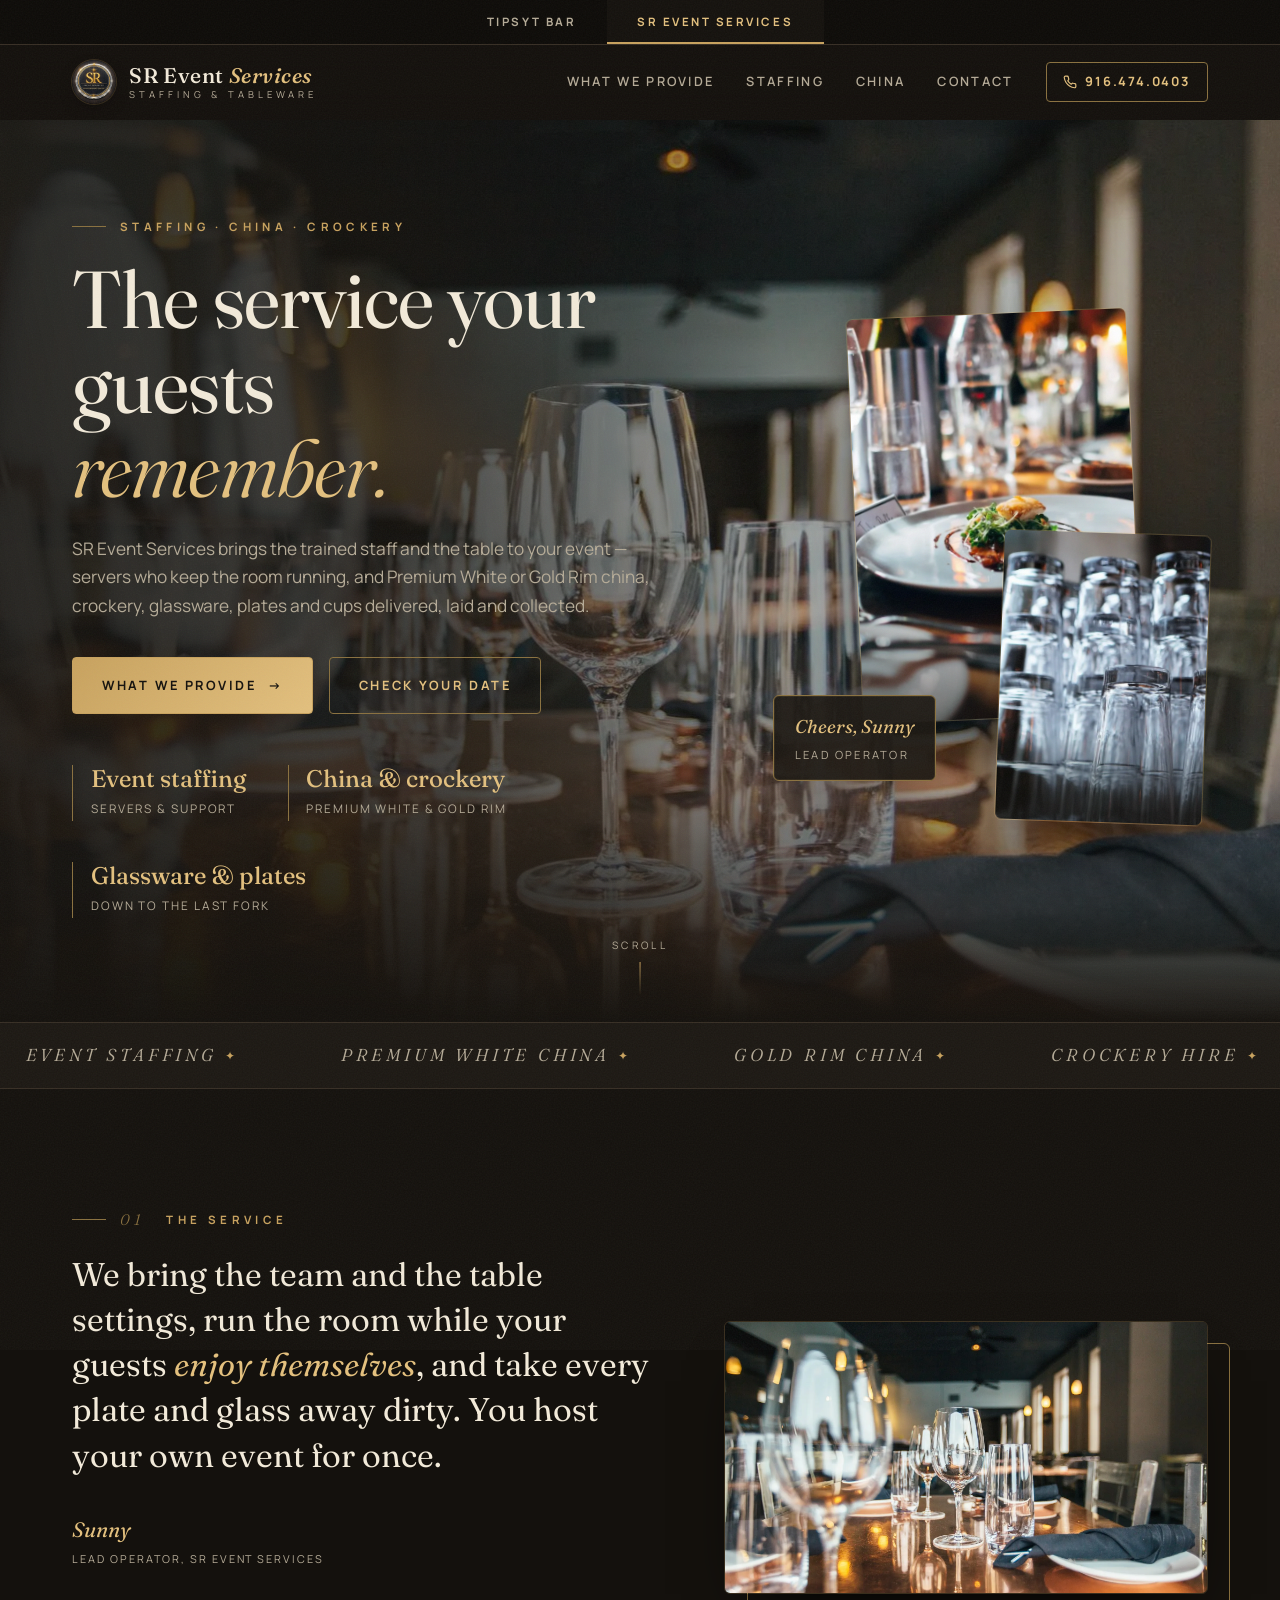
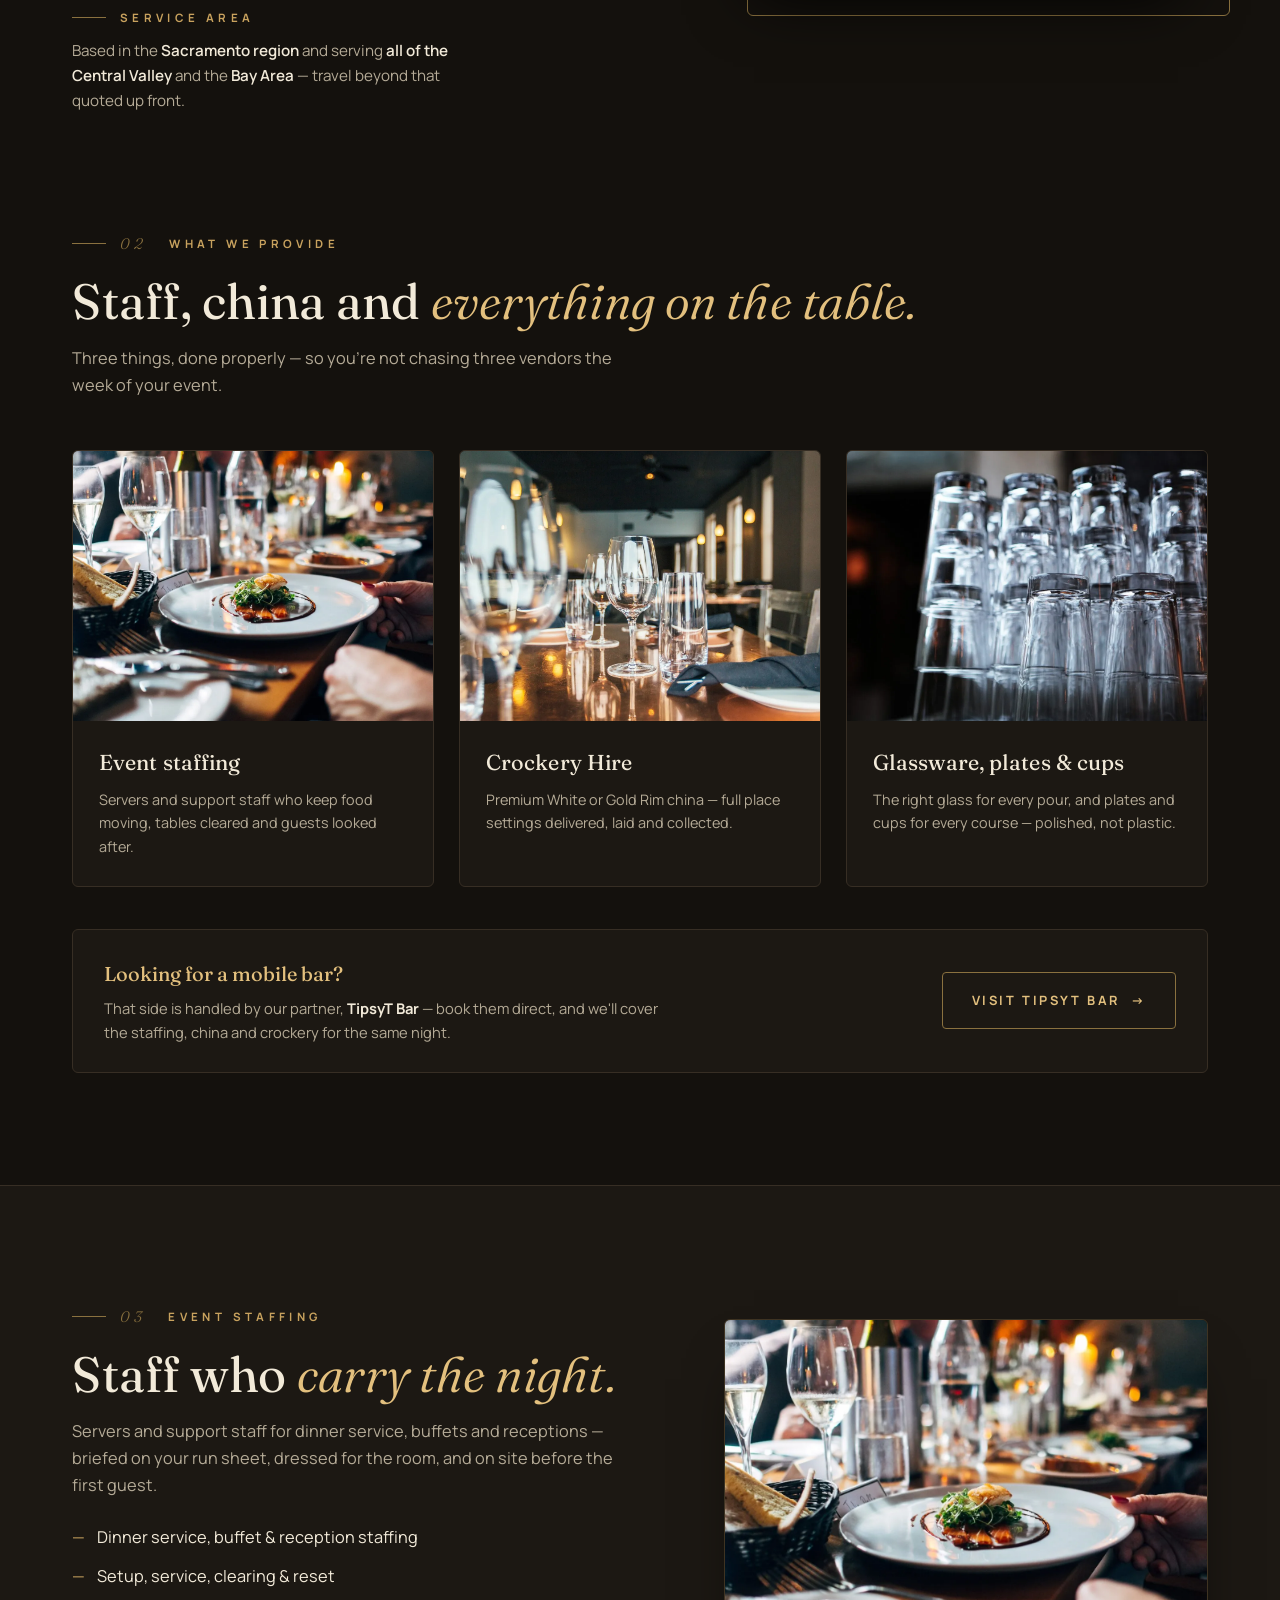
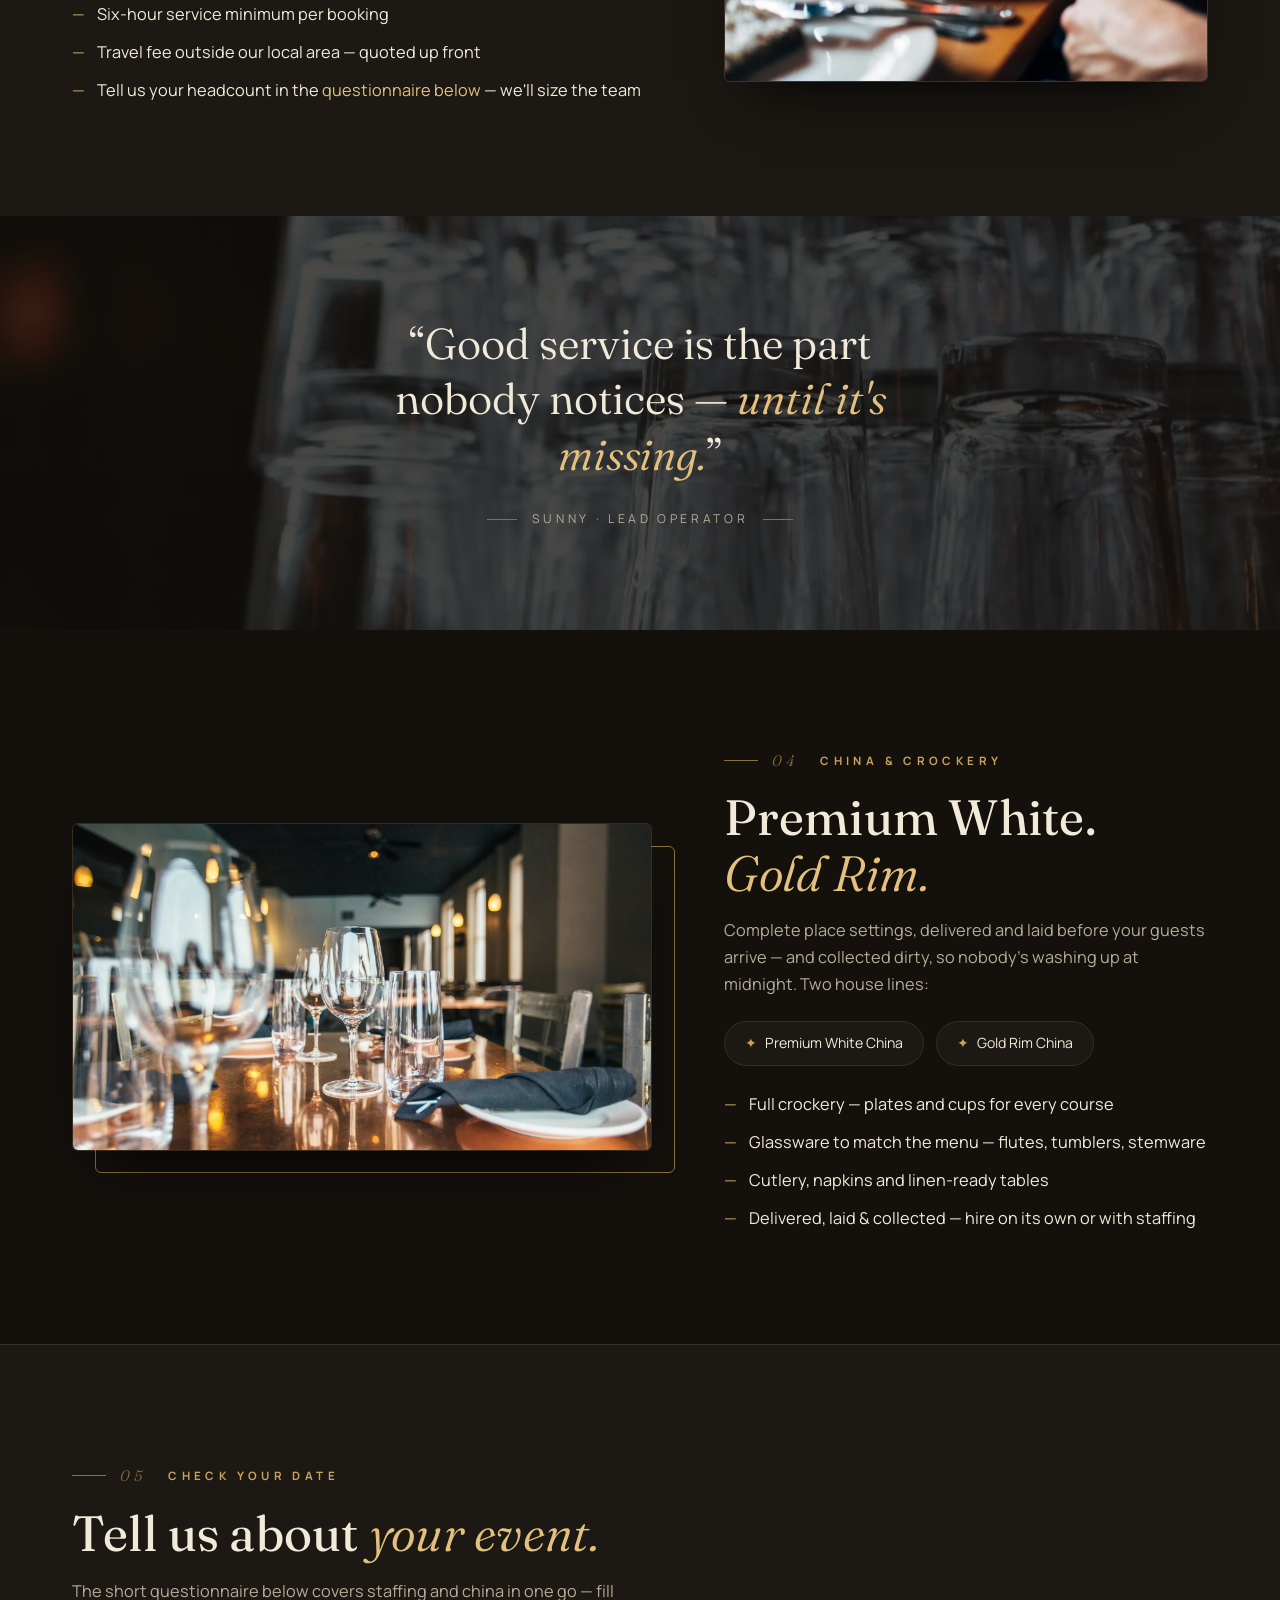
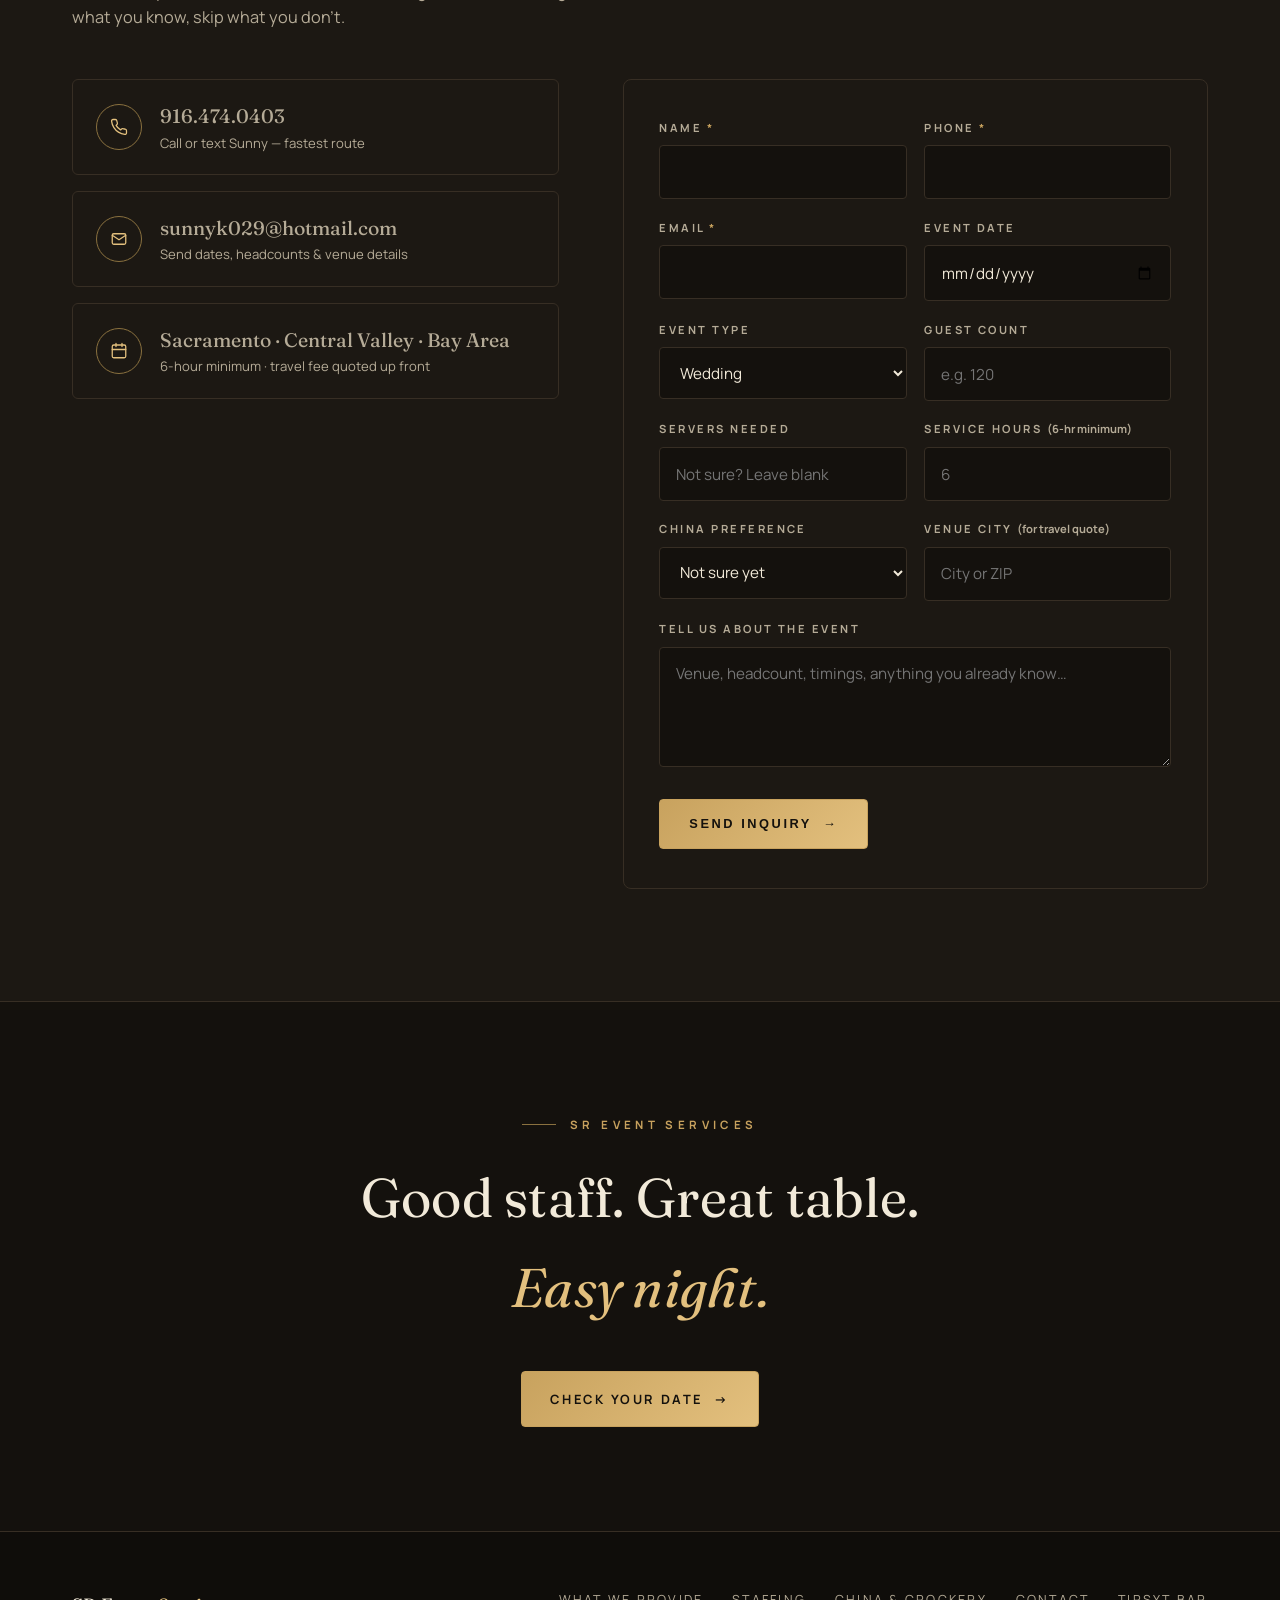
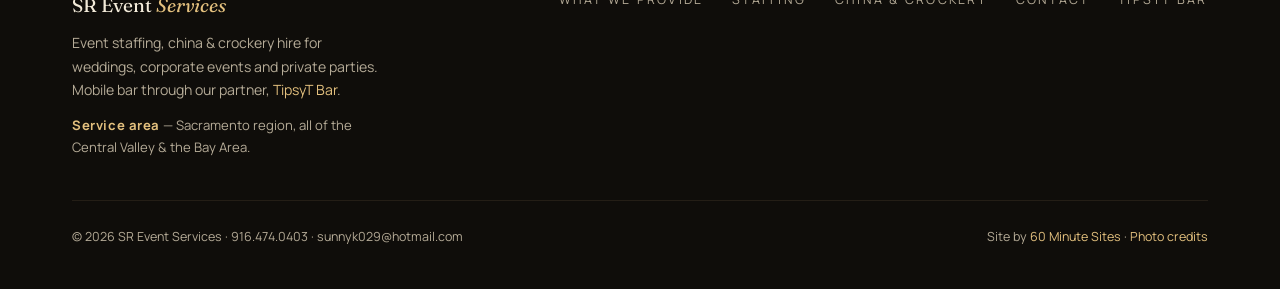
==== commit 736f7bc4: "SR: strip bar content — staffing, china & crockery only Client wants SR focused on staffing/china/cr" ====
--- a/sr/index.html
+++ b/sr/index.html
@@ -3,24 +3,24 @@
 <head>
 <meta charset="utf-8">
 <meta name="viewport" content="width=device-width, initial-scale=1">
-<title>SR Event Services — Premium Mobile Bar &amp; Event Service</title>
-<meta name="description" content="Craft bar service for weddings, corporate events and private parties — licensed bartenders, curated drink menus, event staffing, china, glassware and every detail handled. Serving the Sacramento region, all of the Central Valley and the Bay Area.">
-<meta property="og:title" content="SR Event Services — Premium Mobile Bar &amp; Event Service">
-<meta property="og:description" content="Craft bar service for weddings, corporate events and private parties. Bartending, staffing, china &amp; glassware — one call.">
-<meta property="og:image" content="/assets/img/hero-bar.jpg">
+<title>SR Event Services — Event Staffing, China &amp; Crockery Hire</title>
+<meta name="description" content="Trained event staffing plus Premium White and Gold Rim china, crockery, glassware, plates and cups — delivered, laid and collected. Serving the Sacramento region, all of the Central Valley and the Bay Area.">
+<meta property="og:title" content="SR Event Services — Event Staffing, China &amp; Crockery Hire">
+<meta property="og:description" content="Event staffing, china &amp; crockery hire for weddings, corporate events and private parties. Sacramento, Central Valley &amp; Bay Area.">
+<meta property="og:image" content="/assets/img/table-setting.jpg">
 <meta property="og:type" content="website">
 <link rel="icon" type="image/svg+xml" href="/assets/img/favicon.svg">
 <link rel="preconnect" href="https://fonts.googleapis.com">
 <link rel="preconnect" href="https://fonts.gstatic.com" crossorigin>
 <link href="https://fonts.googleapis.com/css2?family=Fraunces:ital,opsz,wght@0,9..144,300..600;1,9..144,300..600&family=Manrope:wght@400..800&display=swap" rel="stylesheet">
-<link rel="stylesheet" href="/assets/css/main.css?v=6">
+<link rel="stylesheet" href="/assets/css/main.css?v=7">
 <noscript><style>.rv,.hl-in{opacity:1;transform:none}.hero .kicker,.hero .lede,.hero-ctas,.hero-meta,.hero-stack{opacity:1;transform:none}.intro-veil{display:none}</style></noscript>
 <script type="application/ld+json">
 {
   "@context": "https://schema.org",
   "@type": "LocalBusiness",
   "name": "SR Event Services",
-  "description": "Premium mobile bar service, event staffing and china rentals for weddings, corporate events and private parties.",
+  "description": "Event staffing and china, crockery and glassware hire for weddings, corporate events and private parties.",
   "url": "https://tipsyteebar.com/sr/",
   "telephone": "+1-916-474-0403",
   "email": "sunnyk029@hotmail.com",
@@ -53,14 +53,13 @@
    <picture><source srcset="/assets/img/sr-logo.webp" type="image/webp"><img class="wm-badge" src="/assets/img/sr-logo.png" alt=""></picture>
    <span class="wm-lines">
     <span class="wm-top">SR Event <i>Services</i></span>
-    <span class="wm-sub">Premium Bar &amp; Events</span>
+    <span class="wm-sub">Staffing &amp; Tableware</span>
    </span>
   </a>
   <nav class="main" id="nav">
-   <a class="nl" href="/sr/bartending.html">The Bar</a>
-   <a class="nl" href="/sr/#drinks">Drinks</a>
-   <a class="nl" href="/sr/#packages">Packages</a>
-   <a class="nl" href="/sr/#services">Services</a>
+   <a class="nl" href="/sr/#services">What we provide</a>
+   <a class="nl" href="/sr/#staffing">Staffing</a>
+   <a class="nl" href="/sr/#china">China</a>
    <a class="nl" href="/sr/#contact">Contact</a>
    <a class="nav-phone" href="tel:+19164740403">
     <svg width="14" height="14" viewBox="0 0 24 24" fill="none" stroke="currentColor" stroke-width="2" stroke-linecap="round" stroke-linejoin="round" aria-hidden="true"><path d="M22 16.9v3a2 2 0 01-2.2 2 19.8 19.8 0 01-8.6-3.1 19.5 19.5 0 01-6-6A19.8 19.8 0 012.1 4.2 2 2 0 014.1 2h3a2 2 0 012 1.7c.1 1 .4 1.9.7 2.8a2 2 0 01-.5 2.1L8.1 9.9a16 16 0 006 6l1.3-1.3a2 2 0 012.1-.4c.9.3 1.8.6 2.8.7a2 2 0 011.7 2z"/></svg>
@@ -74,39 +73,39 @@
 <section class="hero">
  <div class="hero-bg">
   <picture>
-   <source srcset="/assets/img/hero-bar.webp" type="image/webp">
-   <img src="/assets/img/hero-bar.jpg" alt="Bartender serving guests at a warmly lit cocktail bar" fetchpriority="high">
+   <source srcset="/assets/img/table-setting.webp" type="image/webp">
+   <img src="/assets/img/table-setting.jpg" alt="Polished glassware and place settings laid on an event table" fetchpriority="high">
   </picture>
  </div>
  <div class="hero-shade" aria-hidden="true"></div>
  <div class="hero-inner">
   <div>
-   <span class="kicker">Mobile bar &middot; Staffing &middot; Tableware</span>
+   <span class="kicker">Staffing &middot; China &middot; Crockery</span>
    <h1><span class="hl"><span class="hl-in">The service your guests</span></span><span class="hl"><span class="hl-in"><i>remember.</i></span></span></h1>
-   <p class="lede">SR&nbsp;Event Services brings full craft bar service to weddings, corporate
-   events and private parties &mdash; professional bartenders, a drink list curated for your
-   crowd, and every glass, plate and detail handled.</p>
+   <p class="lede">SR&nbsp;Event Services brings the trained staff and the table to your event
+   &mdash; servers who keep the room running, and Premium White or Gold Rim china, crockery,
+   glassware, plates and cups delivered, laid and collected.</p>
    <div class="hero-ctas">
-    <a class="btn" href="/sr/bartending.html">Explore bar packages <span class="ar">&rarr;</span></a>
+    <a class="btn" href="/sr/#services">What we provide <span class="ar">&rarr;</span></a>
     <a class="btn ghost" href="/sr/#contact">Check your date</a>
    </div>
    <div class="hero-meta">
-    <div><b>Craft bar service</b><span>The main event</span></div>
-    <div><b>Event staffing</b><span>Also available</span></div>
-    <div><b>China &amp; glassware</b><span>Down to the last fork</span></div>
+    <div><b>Event staffing</b><span>Servers &amp; support</span></div>
+    <div><b>China &amp; crockery</b><span>Premium white &amp; gold rim</span></div>
+    <div><b>Glassware &amp; plates</b><span>Down to the last fork</span></div>
    </div>
   </div>
   <div class="hero-stack" aria-hidden="true">
    <div class="float-card fc-1" data-depth="0.35" data-rot="-2.5">
     <picture>
-     <source srcset="/assets/img/drink-spritz.webp" type="image/webp">
-     <img src="/assets/img/drink-spritz.jpg" alt="">
+     <source srcset="/assets/img/plated-service.webp" type="image/webp">
+     <img src="/assets/img/plated-service.jpg" alt="">
     </picture>
    </div>
    <div class="float-card fc-2" data-depth="0.7" data-rot="2">
     <picture>
-     <source srcset="/assets/img/drink-old-fashioned.webp" type="image/webp">
-     <img src="/assets/img/drink-old-fashioned.jpg" alt="">
+     <source srcset="/assets/img/glassware.webp" type="image/webp">
+     <img src="/assets/img/glassware.jpg" alt="">
     </picture>
    </div>
    <div class="float-card fc-3" data-depth="1" data-rot="0">
@@ -120,8 +119,8 @@
 
 <div class="marquee" aria-hidden="true">
  <div class="marquee-track">
-  <span>Old Fashioned <i>&#10022;</i></span><span>Espresso Martini <i>&#10022;</i></span><span>Mojito <i>&#10022;</i></span><span>Cosmopolitan <i>&#10022;</i></span><span>Aperol Spritz <i>&#10022;</i></span><span>Moscow Mule <i>&#10022;</i></span><span>Margarita <i>&#10022;</i></span><span>Champagne Toast <i>&#10022;</i></span>
-  <span>Old Fashioned <i>&#10022;</i></span><span>Espresso Martini <i>&#10022;</i></span><span>Mojito <i>&#10022;</i></span><span>Cosmopolitan <i>&#10022;</i></span><span>Aperol Spritz <i>&#10022;</i></span><span>Moscow Mule <i>&#10022;</i></span><span>Margarita <i>&#10022;</i></span><span>Champagne Toast <i>&#10022;</i></span>
+  <span>Event staffing <i>&#10022;</i></span><span>Premium White China <i>&#10022;</i></span><span>Gold Rim China <i>&#10022;</i></span><span>Crockery hire <i>&#10022;</i></span><span>Glassware <i>&#10022;</i></span><span>Plates &amp; cups <i>&#10022;</i></span><span>Delivered &amp; collected <i>&#10022;</i></span>
+  <span>Event staffing <i>&#10022;</i></span><span>Premium White China <i>&#10022;</i></span><span>Gold Rim China <i>&#10022;</i></span><span>Crockery hire <i>&#10022;</i></span><span>Glassware <i>&#10022;</i></span><span>Plates &amp; cups <i>&#10022;</i></span><span>Delivered &amp; collected <i>&#10022;</i></span>
  </div>
 </div>
 
@@ -130,9 +129,9 @@
   <div class="intro-grid">
    <div class="rv">
     <span class="kicker"><span class="sec-num">01</span> The service</span>
-    <p class="statement" style="margin-top:1.2rem">We set up a beautiful bar wherever you're
-    celebrating, staff it with bartenders who <i>host the room</i>, and hand it all back
-    spotless. You enjoy your own party for once.</p>
+    <p class="statement" style="margin-top:1.2rem">We bring the team and the table settings,
+    run the room while your guests <i>enjoy themselves</i>, and take every plate and glass
+    away dirty. You host your own event for once.</p>
     <div class="sig">
      <div>
       <span class="sig-name">Sunny</span>
@@ -147,7 +146,7 @@
     <div class="frame">
      <picture>
       <source srcset="/assets/img/table-setting.webp" type="image/webp">
-      <img src="/assets/img/table-setting.jpg" alt="Polished glassware and place settings on a copper-top event table" loading="lazy" decoding="async">
+      <img src="/assets/img/table-setting.jpg" alt="Place settings and glassware on a candlelit event table" loading="lazy" decoding="async">
      </picture>
     </div>
    </div>
@@ -155,124 +154,13 @@
  </div>
 </section>
 
-<section id="drinks" class="pad-b">
- <div class="wrap">
-  <div class="drinks-head rv">
-   <div>
-    <span class="kicker"><span class="sec-num">02</span> Signature drinks</span>
-    <h2 class="sec">Poured to order,<br>picked by <i>you.</i></h2>
-    <p class="lede">Every event gets its own short list &mdash; classics done properly, plus a
-    couple of signatures named for your night. A taste of the house favourites:</p>
-   </div>
-   <a class="btn ghost" href="/sr/bartending.html#menu">Full drink menu <span class="ar">&rarr;</span></a>
-  </div>
-  <div class="drink-grid">
-   <article class="drink tilt rv">
-    <div class="d-img"><picture><source srcset="/assets/img/drink-old-fashioned.webp" type="image/webp"><img src="/assets/img/drink-old-fashioned.jpg" alt="Old Fashioned cocktail in candlelight" loading="lazy" decoding="async"></picture></div>
-    <div class="glare" aria-hidden="true"></div>
-    <div class="d-body"><span class="d-num">No. 1</span><h3>Old Fashioned</h3><p>Bourbon, demerara, bitters, orange oils &mdash; stirred slow over one big cube.</p></div>
-   </article>
-   <article class="drink tilt rv" style="--rvd:.08s">
-    <div class="d-img"><picture><source srcset="/assets/img/drink-espresso-martini.webp" type="image/webp"><img src="/assets/img/drink-espresso-martini.jpg" alt="Espresso Martini with three coffee beans" loading="lazy" decoding="async"></picture></div>
-    <div class="glare" aria-hidden="true"></div>
-    <div class="d-body"><span class="d-num">No. 2</span><h3>Espresso Martini</h3><p>Fresh espresso, vodka, coffee liqueur &mdash; shaken to a silk crema.</p></div>
-   </article>
-   <article class="drink tilt rv" style="--rvd:.16s">
-    <div class="d-img"><picture><source srcset="/assets/img/drink-mojito.webp" type="image/webp"><img src="/assets/img/drink-mojito.jpg" alt="Mojito with fresh mint" loading="lazy" decoding="async"></picture></div>
-    <div class="glare" aria-hidden="true"></div>
-    <div class="d-body"><span class="d-num">No. 3</span><h3>Mojito</h3><p>White rum, fresh lime and mint, pressed &mdash; not muddled to death.</p></div>
-   </article>
-   <article class="drink tilt rv">
-    <div class="d-img"><picture><source srcset="/assets/img/drink-cosmopolitan.webp" type="image/webp"><img src="/assets/img/drink-cosmopolitan.jpg" alt="Cosmopolitan in a chilled coupe" loading="lazy" decoding="async"></picture></div>
-    <div class="glare" aria-hidden="true"></div>
-    <div class="d-body"><span class="d-num">No. 4</span><h3>Cosmopolitan</h3><p>Citrus vodka, cranberry, lime, triple sec &mdash; served ice-cold in a chilled coupe.</p></div>
-   </article>
-   <article class="drink tilt rv" style="--rvd:.08s">
-    <div class="d-img"><picture><source srcset="/assets/img/drink-spritz.webp" type="image/webp"><img src="/assets/img/drink-spritz.jpg" alt="Aperol Spritz on a dark bar top" loading="lazy" decoding="async"></picture></div>
-    <div class="glare" aria-hidden="true"></div>
-    <div class="d-body"><span class="d-num">No. 5</span><h3>Aperol Spritz</h3><p>Aperol, prosecco, soda and orange &mdash; golden hour in a glass.</p></div>
-   </article>
-   <article class="drink tilt rv" style="--rvd:.16s">
-    <div class="d-img"><picture><source srcset="/assets/img/drink-mule.webp" type="image/webp"><img src="/assets/img/drink-mule.jpg" alt="Moscow Mule in a copper mug" loading="lazy" decoding="async"></picture></div>
-    <div class="glare" aria-hidden="true"></div>
-    <div class="d-body"><span class="d-num">No. 6</span><h3>Moscow Mule</h3><p>Vodka, ginger beer and lime in the classic copper mug.</p></div>
-   </article>
-  </div>
- </div>
-</section>
-
-<section class="band">
- <div class="band-bg" aria-hidden="true">
-  <picture>
-   <source srcset="/assets/img/backbar.webp" type="image/webp">
-   <img src="/assets/img/backbar.jpg" alt="" loading="lazy" decoding="async">
-  </picture>
- </div>
- <div class="band-shade" aria-hidden="true"></div>
- <div class="wrap rv">
-  <blockquote>&ldquo;A good bartender doesn't just pour drinks &mdash; they <i>host the room.</i>&rdquo;</blockquote>
-  <cite>Sunny &middot; Lead operator</cite>
- </div>
-</section>
-
-<section id="packages" class="pad">
+<section id="services" class="pad-b">
  <div class="wrap">
   <div class="rv">
-   <span class="kicker"><span class="sec-num">03</span> Packages</span>
-   <h2 class="sec">Pick a starting point.<br>Then make it <i>yours.</i></h2>
-   <p class="lede">Three ways to build your bar &mdash; every one of them pick-and-choose.
-   Start from the closest fit, swap anything, and we'll price it for your date and headcount.</p>
-  </div>
-  <div class="pk-grid">
-   <a class="pk tilt rv" href="/sr/bartending.html#packages">
-    <span class="pk-tier">Package 01</span>
-    <h3>The Classic</h3>
-    <p class="pk-for">Intimate parties and easy evenings &mdash; beer, wine and a pair of signatures.</p>
-    <ul>
-     <li>Professional bartender</li>
-     <li>Beer &amp; wine service</li>
-     <li>Two signature cocktails</li>
-     <li>Mixers, garnish &amp; ice kit</li>
-    </ul>
-    <span class="pk-cta">Build this package <span class="ar">&rarr;</span></span>
-   </a>
-   <a class="pk tilt featured rv" style="--rvd:.08s" href="/sr/bartending.html#packages">
-    <span class="pk-tier">Package 02</span>
-    <h3>The Signature</h3>
-    <p class="pk-for">The full cocktail bar &mdash; our most requested setup for weddings and big nights.</p>
-    <ul>
-     <li>Two bartenders</li>
-     <li>Four signature cocktails + full bar</li>
-     <li>Glassware included</li>
-     <li>Printed menu for your night</li>
-    </ul>
-    <span class="pk-cta">Build this package <span class="ar">&rarr;</span></span>
-   </a>
-   <a class="pk tilt rv" style="--rvd:.16s" href="/sr/bartending.html#packages">
-    <span class="pk-tier">Package 03</span>
-    <h3>The Grand</h3>
-    <p class="pk-for">The works &mdash; bar, staff and tableware, one team handling all of it.</p>
-    <ul>
-     <li>Full bar team + barback</li>
-     <li>Champagne toast service</li>
-     <li>Event staffing add-ons</li>
-     <li>China, crockery &amp; glassware</li>
-    </ul>
-    <span class="pk-cta">Build this package <span class="ar">&rarr;</span></span>
-   </a>
-  </div>
-  <p class="pk-note rv">Every package links to the bar service page &mdash; pick one and shape it
-  from there, or <a href="/sr/#contact">tell us the night you're planning</a> and we'll suggest the fit.</p>
- </div>
-</section>
-
-<section id="services" class="pad-b">
- <div class="wrap">
-  <div class="rv">
-   <span class="kicker"><span class="sec-num">04</span> Beyond the bar</span>
-   <h2 class="sec">One call covers <i>the whole table.</i></h2>
-   <p class="lede">The bar is the centrepiece, but SR&nbsp;Event Services also staffs your event
-   and sets your table &mdash; so you're not juggling three vendors the week of.</p>
+   <span class="kicker"><span class="sec-num">02</span> What we provide</span>
+   <h2 class="sec">Staff, china and <i>everything on the table.</i></h2>
+   <p class="lede">Three things, done properly &mdash; so you're not chasing three vendors the
+   week of your event.</p>
   </div>
   <div class="svc-grid">
    <article class="svc rv">
@@ -280,14 +168,89 @@
     <div class="s-body"><h3>Event staffing</h3><p>Servers and support staff who keep food moving, tables cleared and guests looked after.</p></div>
    </article>
    <article class="svc rv" style="--rvd:.08s">
-    <div class="s-img"><picture><source srcset="/assets/img/table-setting.webp" type="image/webp"><img src="/assets/img/table-setting.jpg" alt="Fine table setting with wine glasses and linen" loading="lazy" decoding="async"></picture></div>
+    <div class="s-img"><picture><source srcset="/assets/img/table-setting.webp" type="image/webp"><img src="/assets/img/table-setting.jpg" alt="Fine table setting with glassware and linen" loading="lazy" decoding="async"></picture></div>
     <div class="s-body"><h3>Crockery Hire</h3><p>Premium White or Gold Rim china &mdash; full place settings delivered, laid and collected.</p></div>
    </article>
    <article class="svc rv" style="--rvd:.16s">
-    <div class="s-img"><picture><source srcset="/assets/img/glassware.webp" type="image/webp"><img src="/assets/img/glassware.jpg" alt="Rows of polished glassware backlit at a bar" loading="lazy" decoding="async"></picture></div>
+    <div class="s-img"><picture><source srcset="/assets/img/glassware.webp" type="image/webp"><img src="/assets/img/glassware.jpg" alt="Rows of polished glassware" loading="lazy" decoding="async"></picture></div>
     <div class="s-body"><h3>Glassware, plates &amp; cups</h3><p>The right glass for every pour, and plates and cups for every course &mdash; polished, not plastic.</p></div>
    </article>
   </div>
+  <div class="partner-note rv">
+   <div>
+    <b>Looking for a mobile bar?</b>
+    <p>That side is handled by our partner, <b>TipsyT Bar</b> &mdash; book them direct, and
+    we'll cover the staffing, china and crockery for the same night.</p>
+   </div>
+   <a class="btn ghost" href="/">Visit TipsyT Bar <span class="ar">&rarr;</span></a>
+  </div>
+ </div>
+</section>
+
+<section id="staffing" class="pad" style="background:var(--ink-2);border-top:1px solid var(--line)">
+ <div class="wrap">
+  <div class="intro-grid">
+   <div class="rv">
+    <span class="kicker"><span class="sec-num">03</span> Event staffing</span>
+    <h2 class="sec">Staff who <i>carry the night.</i></h2>
+    <p class="lede">Servers and support staff for dinner service, buffets and receptions &mdash;
+    briefed on your run sheet, dressed for the room, and on site before the first guest.</p>
+    <ul class="checks" style="margin-top:1.6rem;list-style:none;display:grid;gap:.7rem">
+     <li style="display:flex;gap:.7rem"><span style="color:var(--gold)">&mdash;</span><span>Dinner service, buffet &amp; reception staffing</span></li>
+     <li style="display:flex;gap:.7rem"><span style="color:var(--gold)">&mdash;</span><span>Setup, service, clearing &amp; reset</span></li>
+     <li style="display:flex;gap:.7rem"><span style="color:var(--gold)">&mdash;</span><span>Six-hour service minimum per booking</span></li>
+     <li style="display:flex;gap:.7rem"><span style="color:var(--gold)">&mdash;</span><span>Travel fee outside our local area &mdash; quoted up front</span></li>
+     <li style="display:flex;gap:.7rem"><span style="color:var(--gold)">&mdash;</span><span>Tell us your headcount in the <a href="/sr/#contact">questionnaire below</a> &mdash; we'll size the team</span></li>
+    </ul>
+   </div>
+   <div class="intro-img rv" style="--rvd:.15s">
+    <div class="frame">
+     <picture><source srcset="/assets/img/plated-service.webp" type="image/webp"><img src="/assets/img/plated-service.jpg" alt="Server presenting a plated course" loading="lazy" decoding="async"></picture>
+    </div>
+   </div>
+  </div>
+ </div>
+</section>
+
+<section class="band">
+ <div class="band-bg" aria-hidden="true">
+  <picture>
+   <source srcset="/assets/img/glassware.webp" type="image/webp">
+   <img src="/assets/img/glassware.jpg" alt="" loading="lazy" decoding="async">
+  </picture>
+ </div>
+ <div class="band-shade" aria-hidden="true"></div>
+ <div class="wrap rv">
+  <blockquote>&ldquo;Good service is the part nobody notices &mdash; <i>until it's missing.</i>&rdquo;</blockquote>
+  <cite>Sunny &middot; Lead operator</cite>
+ </div>
+</section>
+
+<section id="china" class="pad">
+ <div class="wrap">
+  <div class="intro-grid">
+   <div class="intro-img rv" style="--rvd:.15s">
+    <div class="frame">
+     <picture><source srcset="/assets/img/table-setting.webp" type="image/webp"><img src="/assets/img/table-setting.jpg" alt="Full place setting with china, glassware and linen" loading="lazy" decoding="async"></picture>
+    </div>
+   </div>
+   <div class="rv">
+    <span class="kicker"><span class="sec-num">04</span> China &amp; crockery</span>
+    <h2 class="sec">Premium White.<br><i>Gold Rim.</i></h2>
+    <p class="lede">Complete place settings, delivered and laid before your guests arrive
+    &mdash; and collected dirty, so nobody's washing up at midnight. Two house lines:</p>
+    <div class="chips" style="margin-top:1.4rem">
+     <span class="chip"><i>&#10022;</i>Premium White China</span>
+     <span class="chip"><i>&#10022;</i>Gold Rim China</span>
+    </div>
+    <ul class="checks" style="margin-top:1.6rem;list-style:none;display:grid;gap:.7rem">
+     <li style="display:flex;gap:.7rem"><span style="color:var(--gold)">&mdash;</span><span>Full crockery &mdash; plates and cups for every course</span></li>
+     <li style="display:flex;gap:.7rem"><span style="color:var(--gold)">&mdash;</span><span>Glassware to match the menu &mdash; flutes, tumblers, stemware</span></li>
+     <li style="display:flex;gap:.7rem"><span style="color:var(--gold)">&mdash;</span><span>Cutlery, napkins and linen-ready tables</span></li>
+     <li style="display:flex;gap:.7rem"><span style="color:var(--gold)">&mdash;</span><span>Delivered, laid &amp; collected &mdash; hire on its own or with staffing</span></li>
+    </ul>
+   </div>
+  </div>
  </div>
 </section>
 
@@ -295,9 +258,9 @@
  <div class="wrap">
   <div class="rv">
    <span class="kicker"><span class="sec-num">05</span> Check your date</span>
-   <h2 class="sec">Tell us about <i>your night.</i></h2>
-   <p class="lede">A date, a headcount and a rough idea is plenty &mdash; we'll come back with a
-   package and a straight answer on availability.</p>
+   <h2 class="sec">Tell us about <i>your event.</i></h2>
+   <p class="lede">The short questionnaire below covers staffing and china in one go &mdash;
+   fill what you know, skip what you don't.</p>
   </div>
   <div class="contact-grid">
    <div class="c-cards">
@@ -315,8 +278,8 @@
     </div>
    </div>
    <div class="form-card rv" style="--rvd:.1s">
-    <form action="https://60minutesites.com/form/contact-form-d57a" method="POST" class="quote-form" data-source="home">
-   <input type="text" name="_gotcha" style="display:none" tabindex="-1" aria-hidden="true">
+    <form action="https://60minutesites.com/form/contact-form-d57a" method="POST" class="quote-form" data-source="sr-home">
+     <input type="text" name="_gotcha" style="display:none" tabindex="-1" aria-hidden="true">
      <div class="fgrid">
       <div class="field"><label for="q-name">Name <span class="req">*</span></label>
        <input id="q-name" name="name" type="text" autocomplete="name" required></div>
@@ -332,8 +295,18 @@
        </select></div>
       <div class="field"><label for="q-guests">Guest count</label>
        <input id="q-guests" name="guests" type="number" min="1" placeholder="e.g. 120"></div>
+      <div class="field"><label for="q-servers">Servers needed</label>
+       <input id="q-servers" name="servers_needed" type="number" min="0" placeholder="Not sure? Leave blank"></div>
+      <div class="field"><label for="q-hours">Service hours <span style="color:var(--cream-dim);text-transform:none;letter-spacing:0">(6-hr minimum)</span></label>
+       <input id="q-hours" name="service_hours" type="number" min="6" placeholder="6"></div>
+      <div class="field"><label for="q-china">China preference</label>
+       <select id="q-china" name="china_preference">
+        <option>Not sure yet</option><option>Premium White China</option><option>Gold Rim China</option><option>No china needed</option>
+       </select></div>
+      <div class="field"><label for="q-venue">Venue city <span style="color:var(--cream-dim);text-transform:none;letter-spacing:0">(for travel quote)</span></label>
+       <input id="q-venue" name="venue_city" type="text" placeholder="City or ZIP"></div>
       <div class="field full"><label for="q-msg">Tell us about the event</label>
-       <textarea id="q-msg" name="message" placeholder="Venue, vibe, drinks you already know you want…"></textarea></div>
+       <textarea id="q-msg" name="message" placeholder="Venue, headcount, timings, anything you already know…"></textarea></div>
      </div>
      <div style="margin-top:1.5rem"><button class="btn" type="submit">Send inquiry <span class="ar">&rarr;</span></button></div>
      <p class="form-ok">Got it &mdash; we'll get back to you within one business day.</p>
@@ -345,8 +318,8 @@
 
 <div class="cta-banner">
  <span class="kicker" style="justify-content:center">SR Event Services</span>
- <h2 class="rv">Good drinks. Good staff.<br><i>Great party.</i></h2>
- <a class="btn" href="/sr/bartending.html">See the bar service <span class="ar">&rarr;</span></a>
+ <h2 class="rv">Good staff. Great table.<br><i>Easy night.</i></h2>
+ <a class="btn" href="/sr/#contact">Check your date <span class="ar">&rarr;</span></a>
 </div>
 
 <footer class="site">
@@ -354,25 +327,26 @@
   <div class="f-grid">
    <div>
     <span class="wm-top" style="font-family:var(--serif);font-size:1.2rem;color:var(--cream)">SR Event <i style="color:var(--gold-bright)">Services</i></span>
-    <p style="margin-top:.6rem;max-width:34ch">Premium mobile bar, event staffing and tableware.
-    Weddings, corporate events and private parties.</p>
+    <p style="margin-top:.6rem;max-width:34ch">Event staffing, china &amp; crockery hire for
+    weddings, corporate events and private parties. Mobile bar through our partner,
+    <a href="/">TipsyT Bar</a>.</p>
     <p class="f-area"><b>Service area</b> &mdash; Sacramento region, all of the Central Valley &amp; the Bay Area.</p>
    </div>
    <div class="f-nav">
-    <a href="/sr/bartending.html">Bar service</a>
-    <a href="/sr/#drinks">Drinks</a>
-    <a href="/sr/#packages">Packages</a>
-    <a href="/sr/#services">Services</a>
+    <a href="/sr/#services">What we provide</a>
+    <a href="/sr/#staffing">Staffing</a>
+    <a href="/sr/#china">China &amp; crockery</a>
     <a href="/sr/#contact">Contact</a>
+    <a href="/">TipsyT Bar</a>
    </div>
   </div>
   <div class="f-base">
    <span>&copy; <span id="yr">2026</span> SR Event Services &middot; 916.474.0403 &middot; sunnyk029@hotmail.com</span>
-   <span>Demo site by <a href="https://60minutesites.com" rel="noopener">60 Minute Sites</a> &middot; <a href="/credits.html">Photo credits</a></span>
+   <span>Site by <a href="https://60minutesites.com" rel="noopener">60 Minute Sites</a> &middot; <a href="/credits.html">Photo credits</a></span>
   </div>
  </div>
 </footer>
 
-<script src="/assets/js/main.js?v=4" defer></script>
+<script src="/assets/js/main.js?v=7" defer></script>
 </body>
 </html>
--- a/assets/css/main.css
+++ b/assets/css/main.css
@@ -475,6 +475,18 @@
 .pk-note { margin-top: 1.8rem; color: var(--cream-dim); font-size: .88rem; }
 @media (max-width: 980px) { .pk-grid { grid-template-columns: 1fr; max-width: 560px; } }
 
+/* ---------- partner note (bar enquiries -> TipsyT) ---------- */
+.partner-note {
+  margin-top: 2.6rem; display: flex; align-items: center; justify-content: space-between;
+  gap: 2rem; flex-wrap: wrap;
+  border: 1px solid var(--line); border-radius: 6px; background: var(--ink-2);
+  padding: 1.7rem 1.9rem;
+}
+.partner-note b { color: var(--gold-bright); font-family: var(--serif); font-weight: 450; font-size: 1.25rem; }
+.partner-note p { color: var(--cream-dim); font-size: .92rem; margin-top: .4rem; max-width: 62ch; }
+.partner-note p b { font-family: var(--sans); font-size: inherit; font-weight: 700; color: var(--cream); }
+.partner-note .btn { flex: none; margin: 0; }
+
 /* ---------- services ---------- */
 .svc-grid { display: grid; grid-template-columns: repeat(3, 1fr); gap: 1.6rem; margin-top: 3.2rem; }
 .svc {
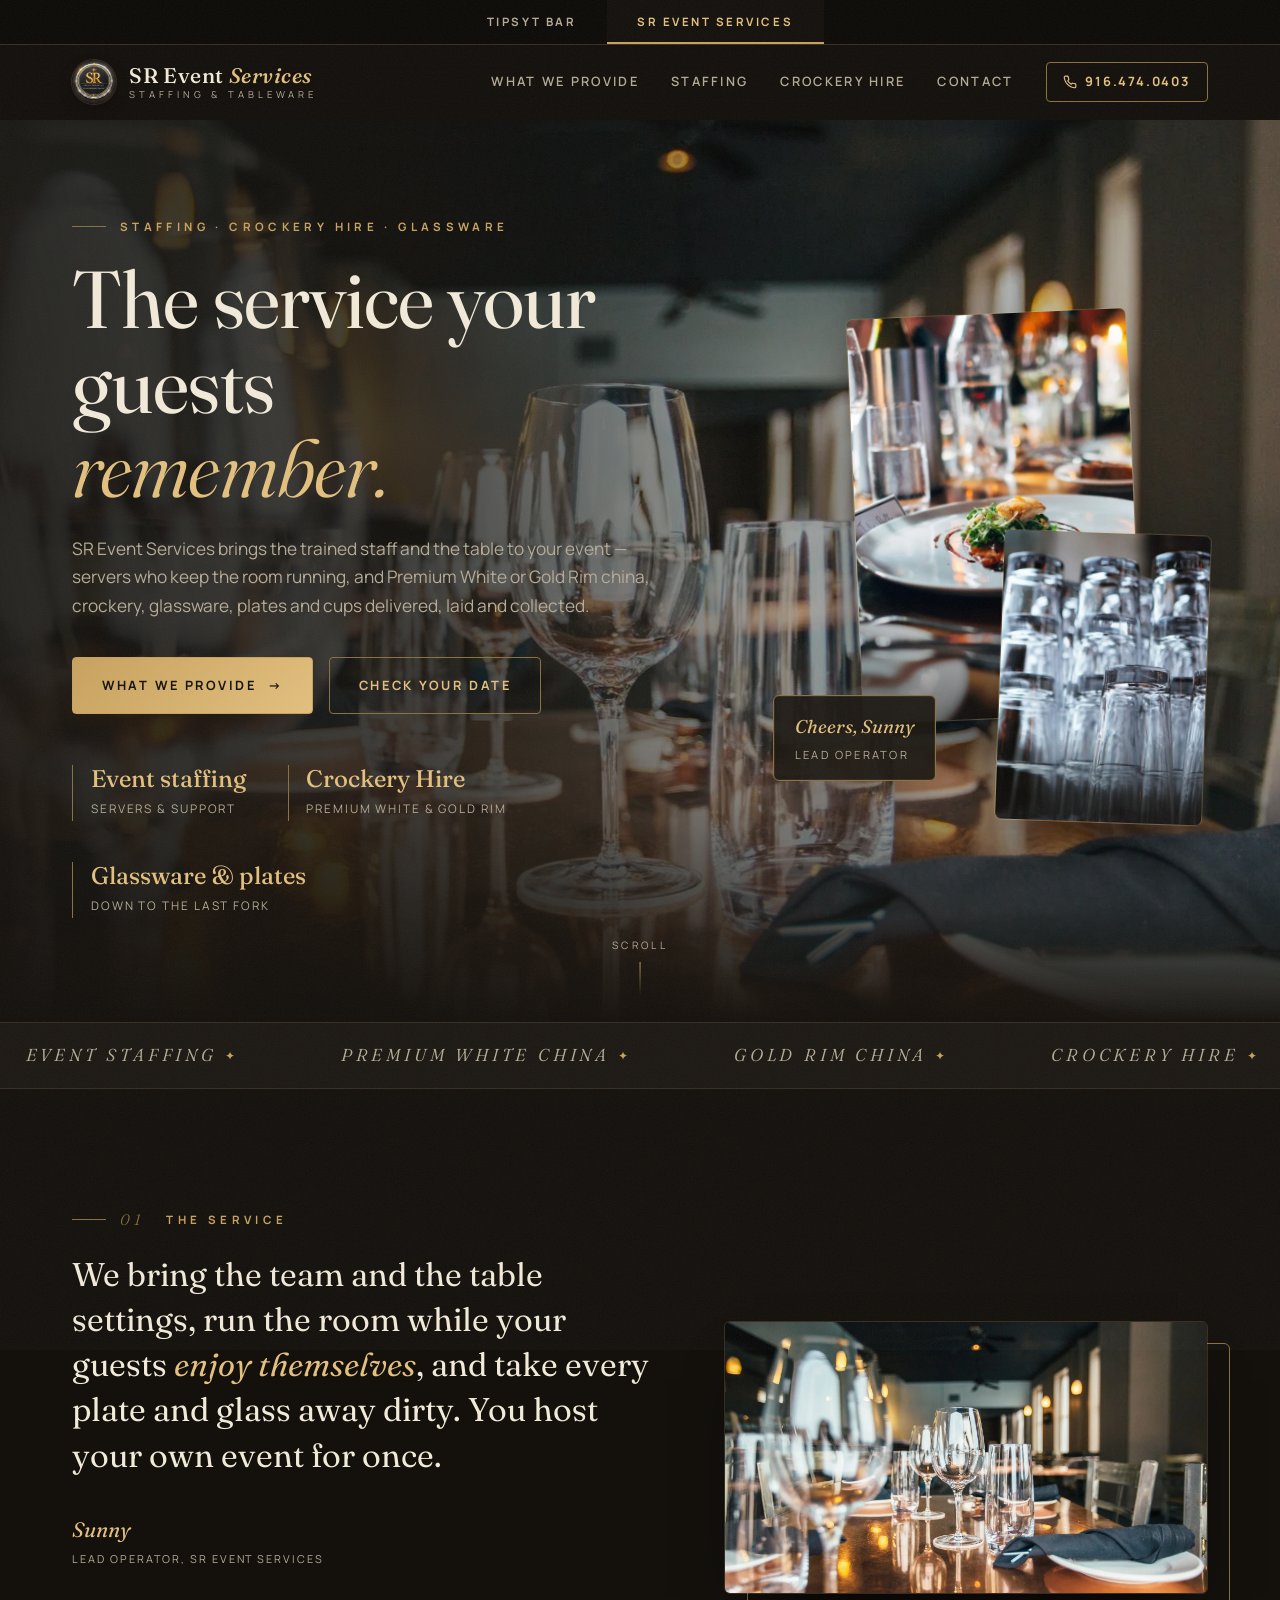
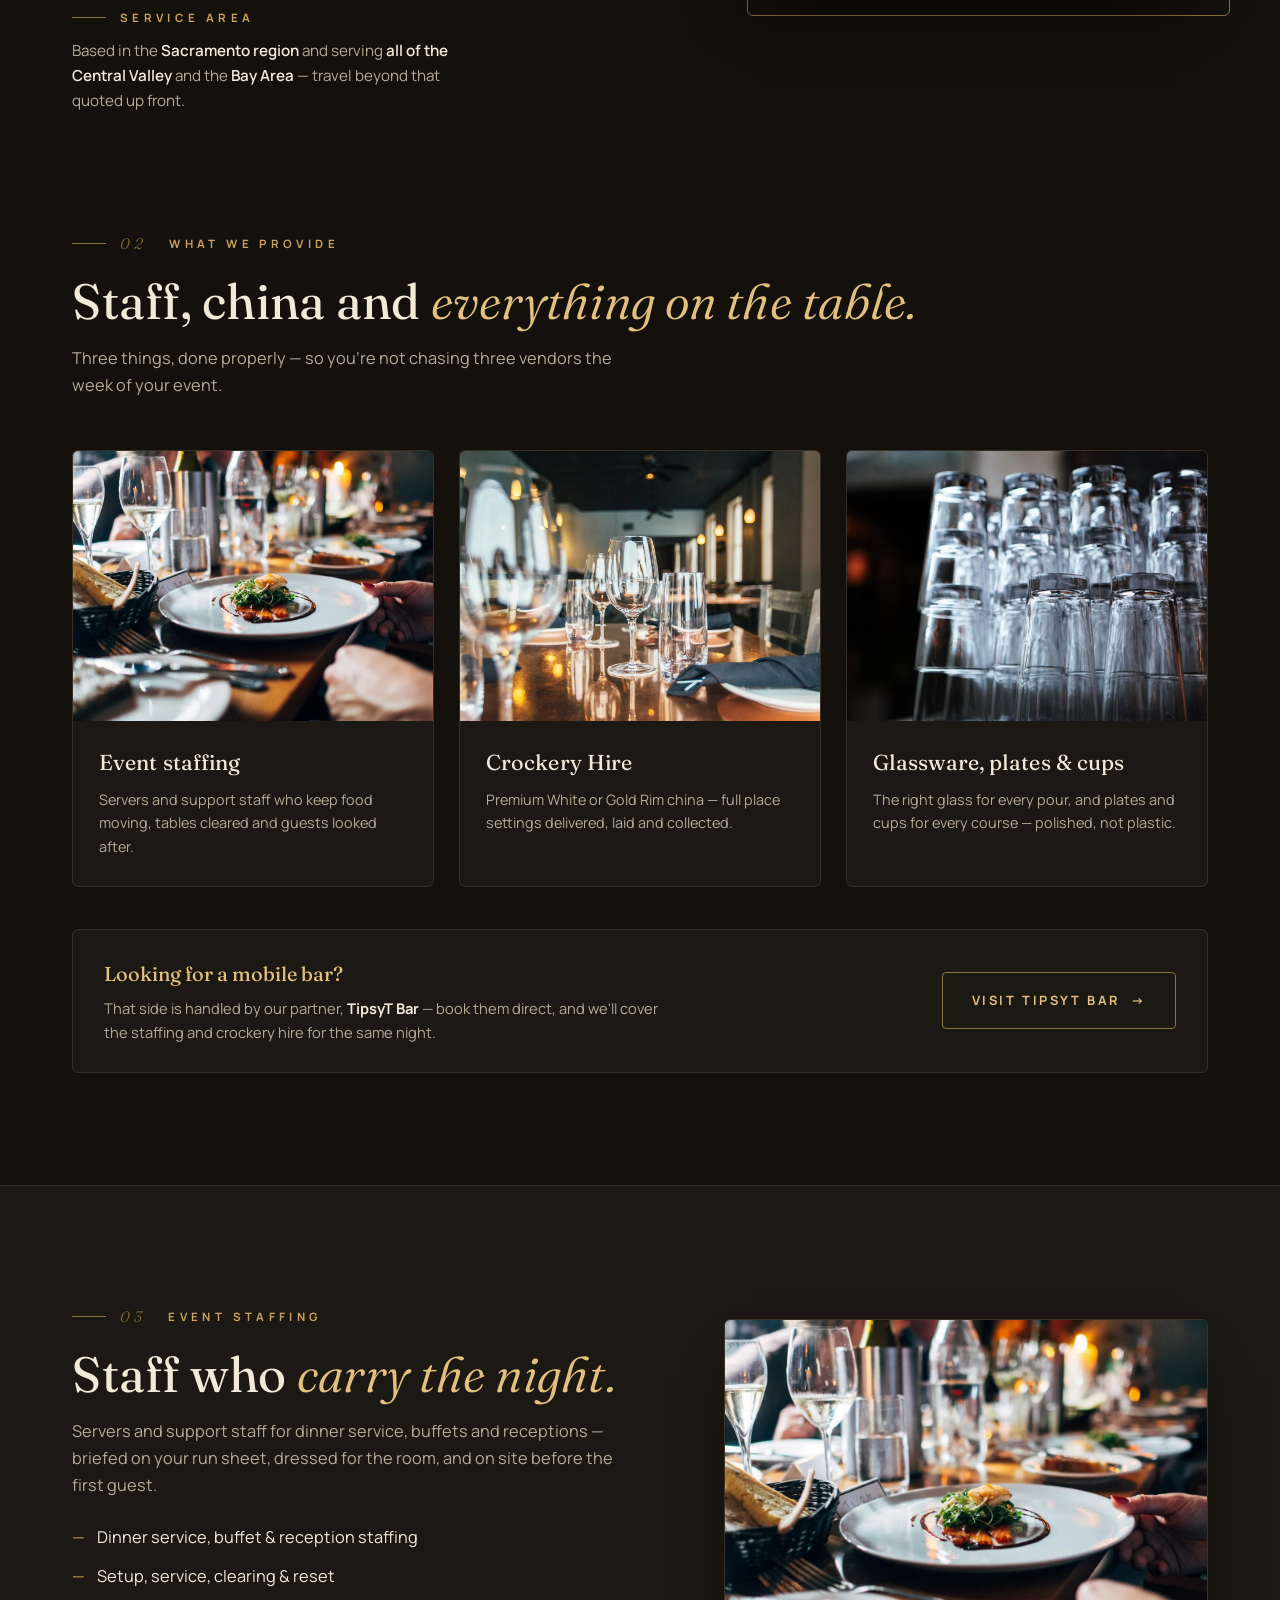
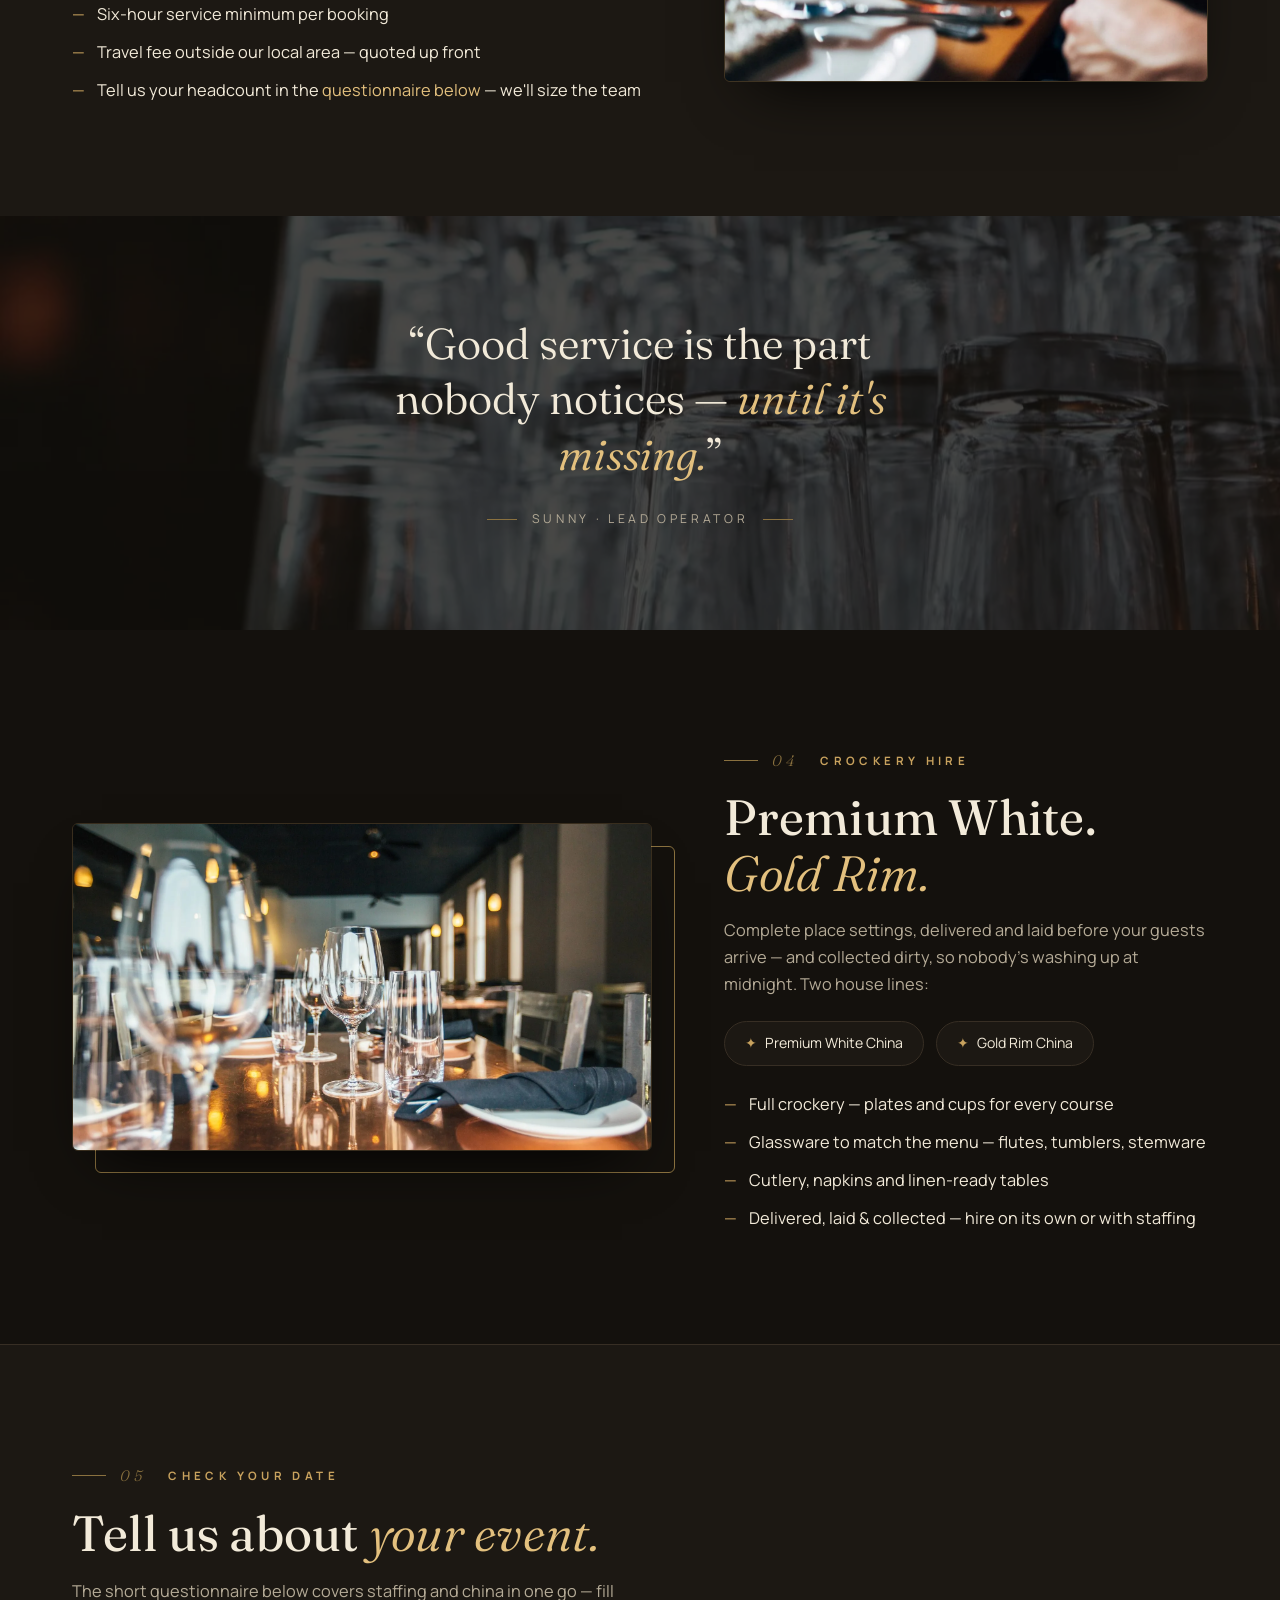
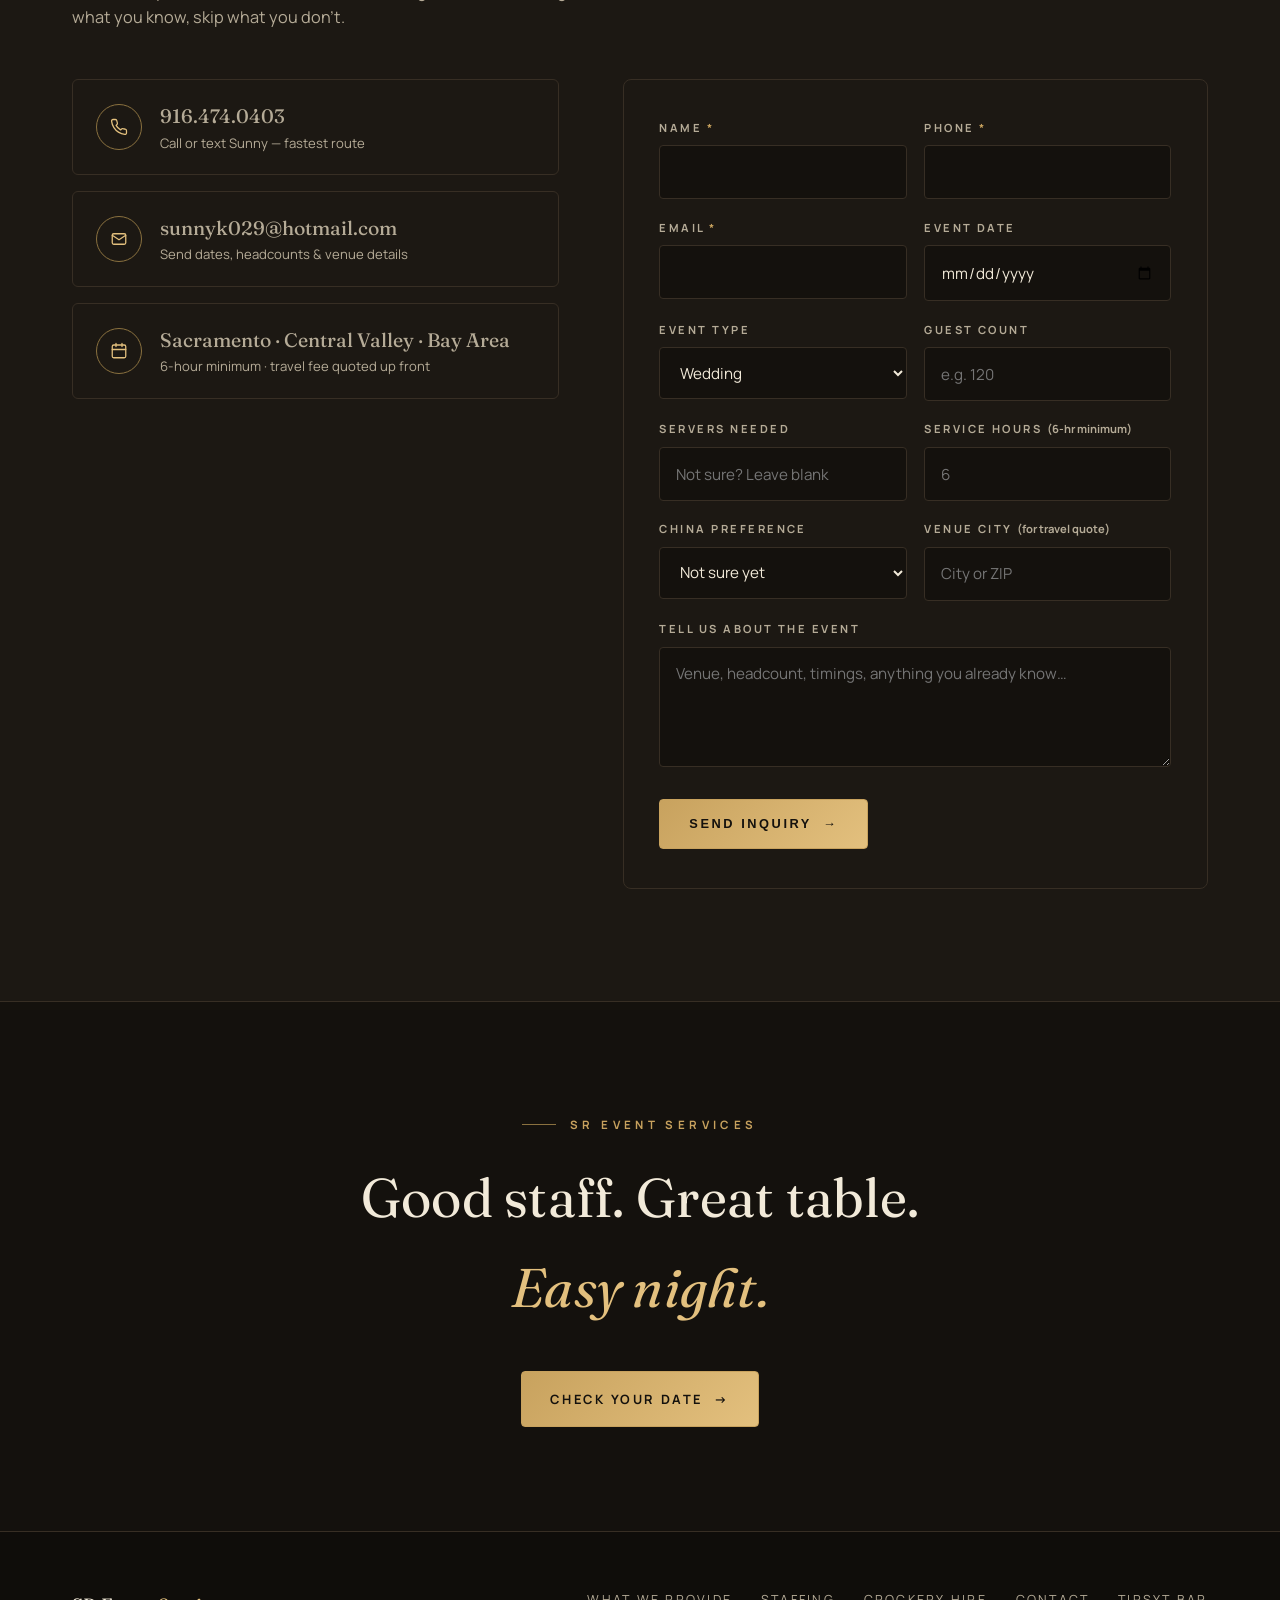
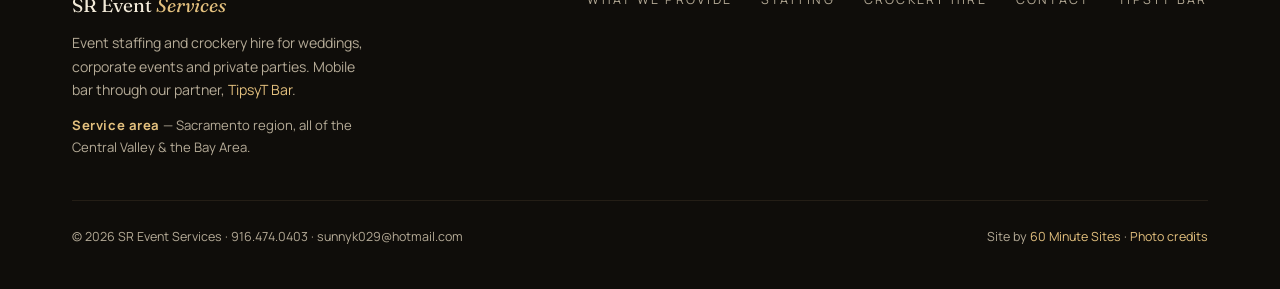
==== commit 14b4cf04: "SR: 'China & Crockery' renamed to 'Crockery Hire' site-wide Per Sunny. Updated the page title, meta/" ====
--- a/sr/index.html
+++ b/sr/index.html
@@ -3,10 +3,10 @@
 <head>
 <meta charset="utf-8">
 <meta name="viewport" content="width=device-width, initial-scale=1">
-<title>SR Event Services — Event Staffing, China &amp; Crockery Hire</title>
+<title>SR Event Services — Event Staffing &amp; Crockery Hire</title>
 <meta name="description" content="Trained event staffing plus Premium White and Gold Rim china, crockery, glassware, plates and cups — delivered, laid and collected. Serving the Sacramento region, all of the Central Valley and the Bay Area.">
-<meta property="og:title" content="SR Event Services — Event Staffing, China &amp; Crockery Hire">
-<meta property="og:description" content="Event staffing, china &amp; crockery hire for weddings, corporate events and private parties. Sacramento, Central Valley &amp; Bay Area.">
+<meta property="og:title" content="SR Event Services — Event Staffing &amp; Crockery Hire">
+<meta property="og:description" content="Event staffing and crockery hire for weddings, corporate events and private parties. Sacramento, Central Valley &amp; Bay Area.">
 <meta property="og:image" content="/assets/img/table-setting.jpg">
 <meta property="og:type" content="website">
 <link rel="icon" type="image/svg+xml" href="/assets/img/favicon.svg">
@@ -20,7 +20,7 @@
   "@context": "https://schema.org",
   "@type": "LocalBusiness",
   "name": "SR Event Services",
-  "description": "Event staffing and china, crockery and glassware hire for weddings, corporate events and private parties.",
+  "description": "Event staffing and crockery hire — china, glassware, plates and cups — for weddings, corporate events and private parties.",
   "url": "https://tipsyteebar.com/sr/",
   "telephone": "+1-916-474-0403",
   "email": "sunnyk029@hotmail.com",
@@ -59,7 +59,7 @@
   <nav class="main" id="nav">
    <a class="nl" href="/sr/#services">What we provide</a>
    <a class="nl" href="/sr/#staffing">Staffing</a>
-   <a class="nl" href="/sr/#china">China</a>
+   <a class="nl" href="/sr/#crockery">Crockery Hire</a>
    <a class="nl" href="/sr/#contact">Contact</a>
    <a class="nav-phone" href="tel:+19164740403">
     <svg width="14" height="14" viewBox="0 0 24 24" fill="none" stroke="currentColor" stroke-width="2" stroke-linecap="round" stroke-linejoin="round" aria-hidden="true"><path d="M22 16.9v3a2 2 0 01-2.2 2 19.8 19.8 0 01-8.6-3.1 19.5 19.5 0 01-6-6A19.8 19.8 0 012.1 4.2 2 2 0 014.1 2h3a2 2 0 012 1.7c.1 1 .4 1.9.7 2.8a2 2 0 01-.5 2.1L8.1 9.9a16 16 0 006 6l1.3-1.3a2 2 0 012.1-.4c.9.3 1.8.6 2.8.7a2 2 0 011.7 2z"/></svg>
@@ -80,7 +80,7 @@
  <div class="hero-shade" aria-hidden="true"></div>
  <div class="hero-inner">
   <div>
-   <span class="kicker">Staffing &middot; China &middot; Crockery</span>
+   <span class="kicker">Staffing &middot; Crockery Hire &middot; Glassware</span>
    <h1><span class="hl"><span class="hl-in">The service your guests</span></span><span class="hl"><span class="hl-in"><i>remember.</i></span></span></h1>
    <p class="lede">SR&nbsp;Event Services brings the trained staff and the table to your event
    &mdash; servers who keep the room running, and Premium White or Gold Rim china, crockery,
@@ -91,7 +91,7 @@
    </div>
    <div class="hero-meta">
     <div><b>Event staffing</b><span>Servers &amp; support</span></div>
-    <div><b>China &amp; crockery</b><span>Premium white &amp; gold rim</span></div>
+    <div><b>Crockery Hire</b><span>Premium white &amp; gold rim</span></div>
     <div><b>Glassware &amp; plates</b><span>Down to the last fork</span></div>
    </div>
   </div>
@@ -119,8 +119,8 @@
 
 <div class="marquee" aria-hidden="true">
  <div class="marquee-track">
-  <span>Event staffing <i>&#10022;</i></span><span>Premium White China <i>&#10022;</i></span><span>Gold Rim China <i>&#10022;</i></span><span>Crockery hire <i>&#10022;</i></span><span>Glassware <i>&#10022;</i></span><span>Plates &amp; cups <i>&#10022;</i></span><span>Delivered &amp; collected <i>&#10022;</i></span>
-  <span>Event staffing <i>&#10022;</i></span><span>Premium White China <i>&#10022;</i></span><span>Gold Rim China <i>&#10022;</i></span><span>Crockery hire <i>&#10022;</i></span><span>Glassware <i>&#10022;</i></span><span>Plates &amp; cups <i>&#10022;</i></span><span>Delivered &amp; collected <i>&#10022;</i></span>
+  <span>Event staffing <i>&#10022;</i></span><span>Premium White China <i>&#10022;</i></span><span>Gold Rim China <i>&#10022;</i></span><span>Crockery Hire <i>&#10022;</i></span><span>Glassware <i>&#10022;</i></span><span>Plates &amp; cups <i>&#10022;</i></span><span>Delivered &amp; collected <i>&#10022;</i></span>
+  <span>Event staffing <i>&#10022;</i></span><span>Premium White China <i>&#10022;</i></span><span>Gold Rim China <i>&#10022;</i></span><span>Crockery Hire <i>&#10022;</i></span><span>Glassware <i>&#10022;</i></span><span>Plates &amp; cups <i>&#10022;</i></span><span>Delivered &amp; collected <i>&#10022;</i></span>
  </div>
 </div>
 
@@ -180,7 +180,7 @@
    <div>
     <b>Looking for a mobile bar?</b>
     <p>That side is handled by our partner, <b>TipsyT Bar</b> &mdash; book them direct, and
-    we'll cover the staffing, china and crockery for the same night.</p>
+    we'll cover the staffing and crockery hire for the same night.</p>
    </div>
    <a class="btn ghost" href="/">Visit TipsyT Bar <span class="ar">&rarr;</span></a>
   </div>
@@ -226,7 +226,7 @@
  </div>
 </section>
 
-<section id="china" class="pad">
+<section id="crockery" class="pad">
  <div class="wrap">
   <div class="intro-grid">
    <div class="intro-img rv" style="--rvd:.15s">
@@ -235,7 +235,7 @@
     </div>
    </div>
    <div class="rv">
-    <span class="kicker"><span class="sec-num">04</span> China &amp; crockery</span>
+    <span class="kicker"><span class="sec-num">04</span> Crockery Hire</span>
     <h2 class="sec">Premium White.<br><i>Gold Rim.</i></h2>
     <p class="lede">Complete place settings, delivered and laid before your guests arrive
     &mdash; and collected dirty, so nobody's washing up at midnight. Two house lines:</p>
@@ -327,7 +327,7 @@
   <div class="f-grid">
    <div>
     <span class="wm-top" style="font-family:var(--serif);font-size:1.2rem;color:var(--cream)">SR Event <i style="color:var(--gold-bright)">Services</i></span>
-    <p style="margin-top:.6rem;max-width:34ch">Event staffing, china &amp; crockery hire for
+    <p style="margin-top:.6rem;max-width:34ch">Event staffing and crockery hire for
     weddings, corporate events and private parties. Mobile bar through our partner,
     <a href="/">TipsyT Bar</a>.</p>
     <p class="f-area"><b>Service area</b> &mdash; Sacramento region, all of the Central Valley &amp; the Bay Area.</p>
@@ -335,7 +335,7 @@
    <div class="f-nav">
     <a href="/sr/#services">What we provide</a>
     <a href="/sr/#staffing">Staffing</a>
-    <a href="/sr/#china">China &amp; crockery</a>
+    <a href="/sr/#crockery">Crockery Hire</a>
     <a href="/sr/#contact">Contact</a>
     <a href="/">TipsyT Bar</a>
    </div>
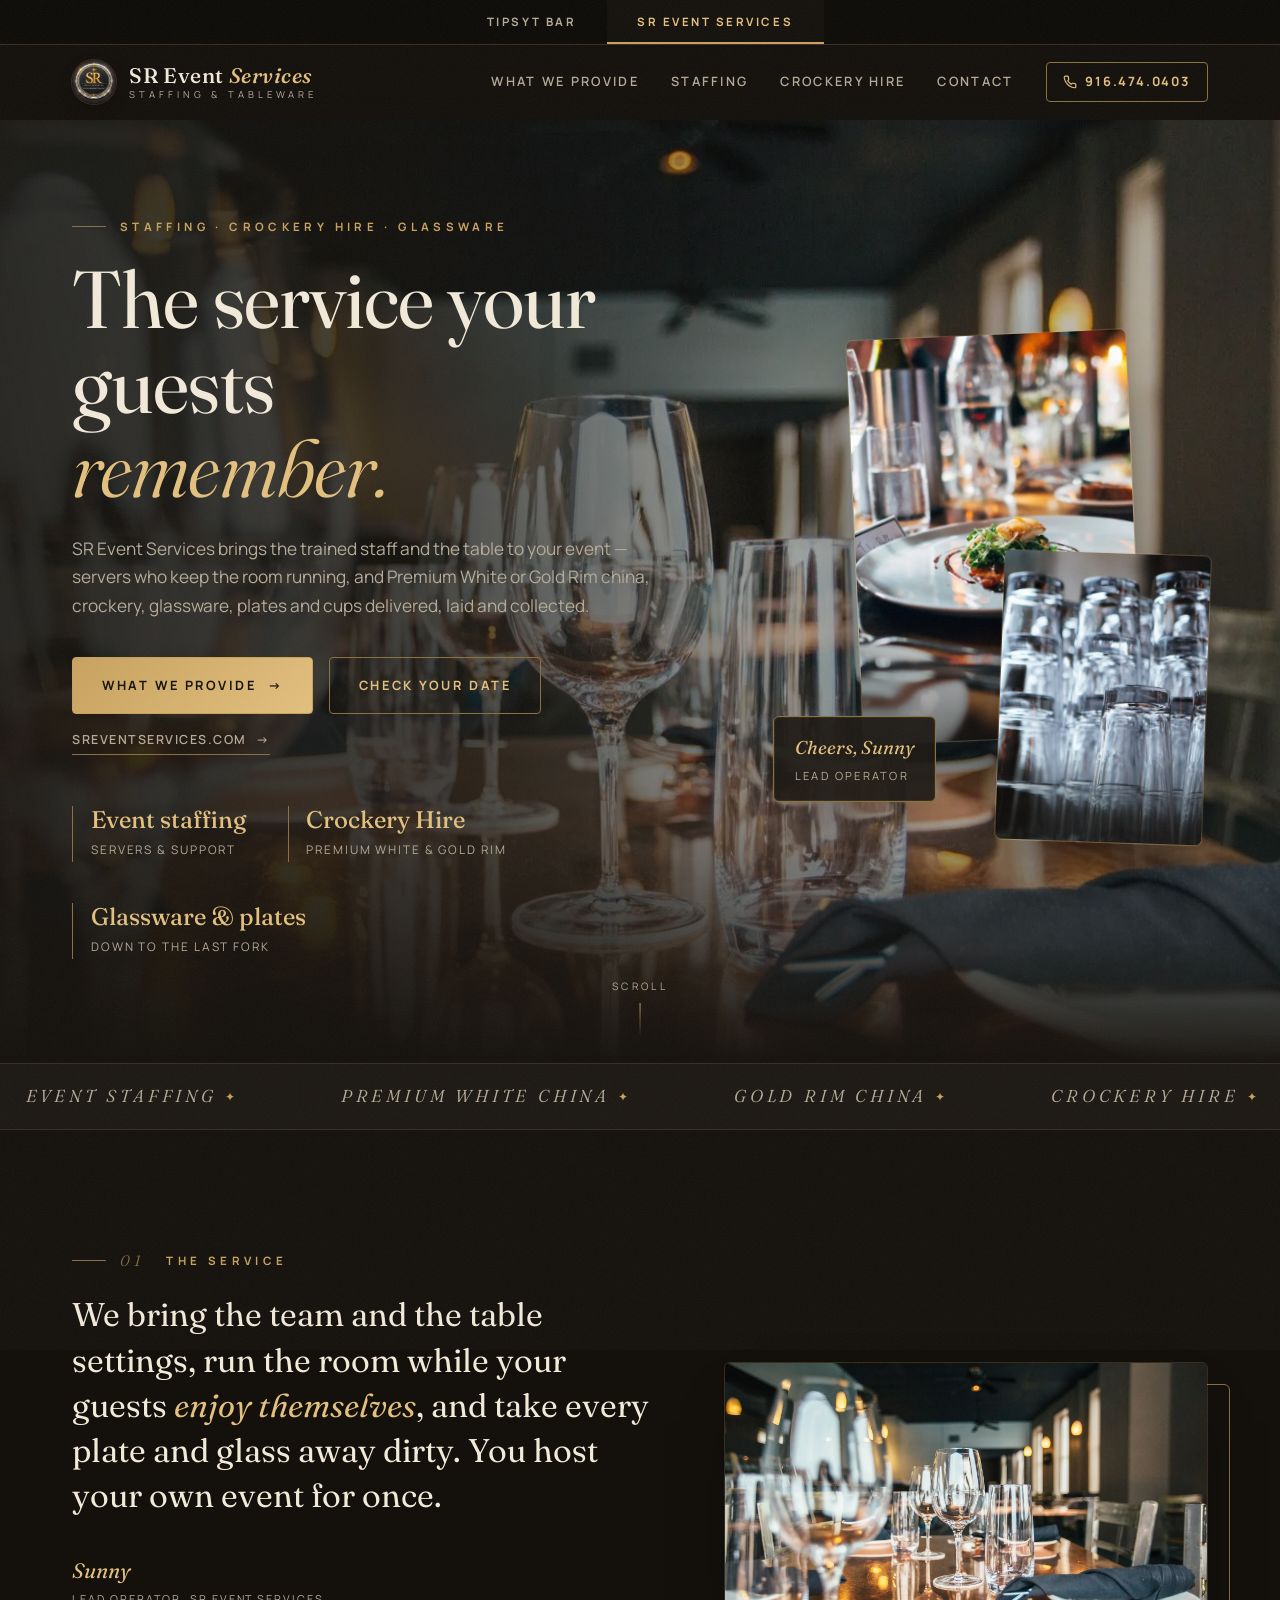
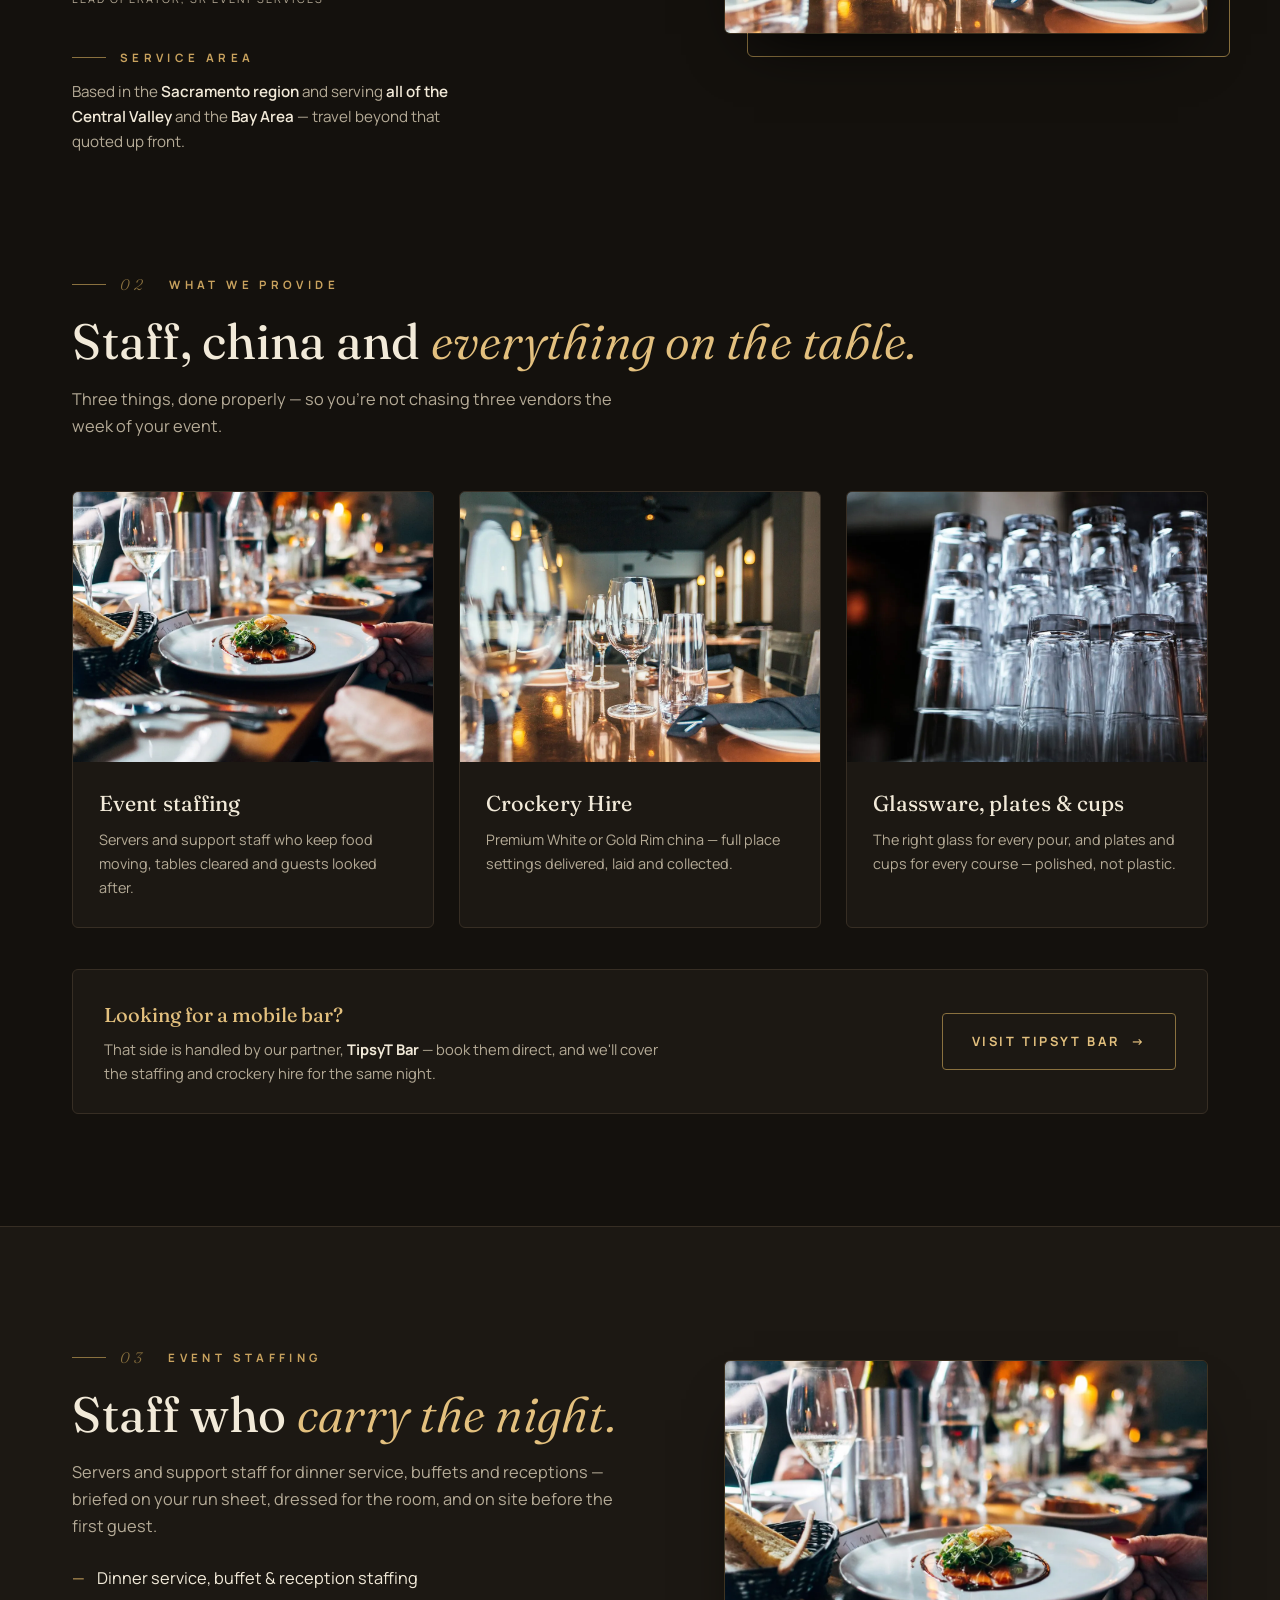
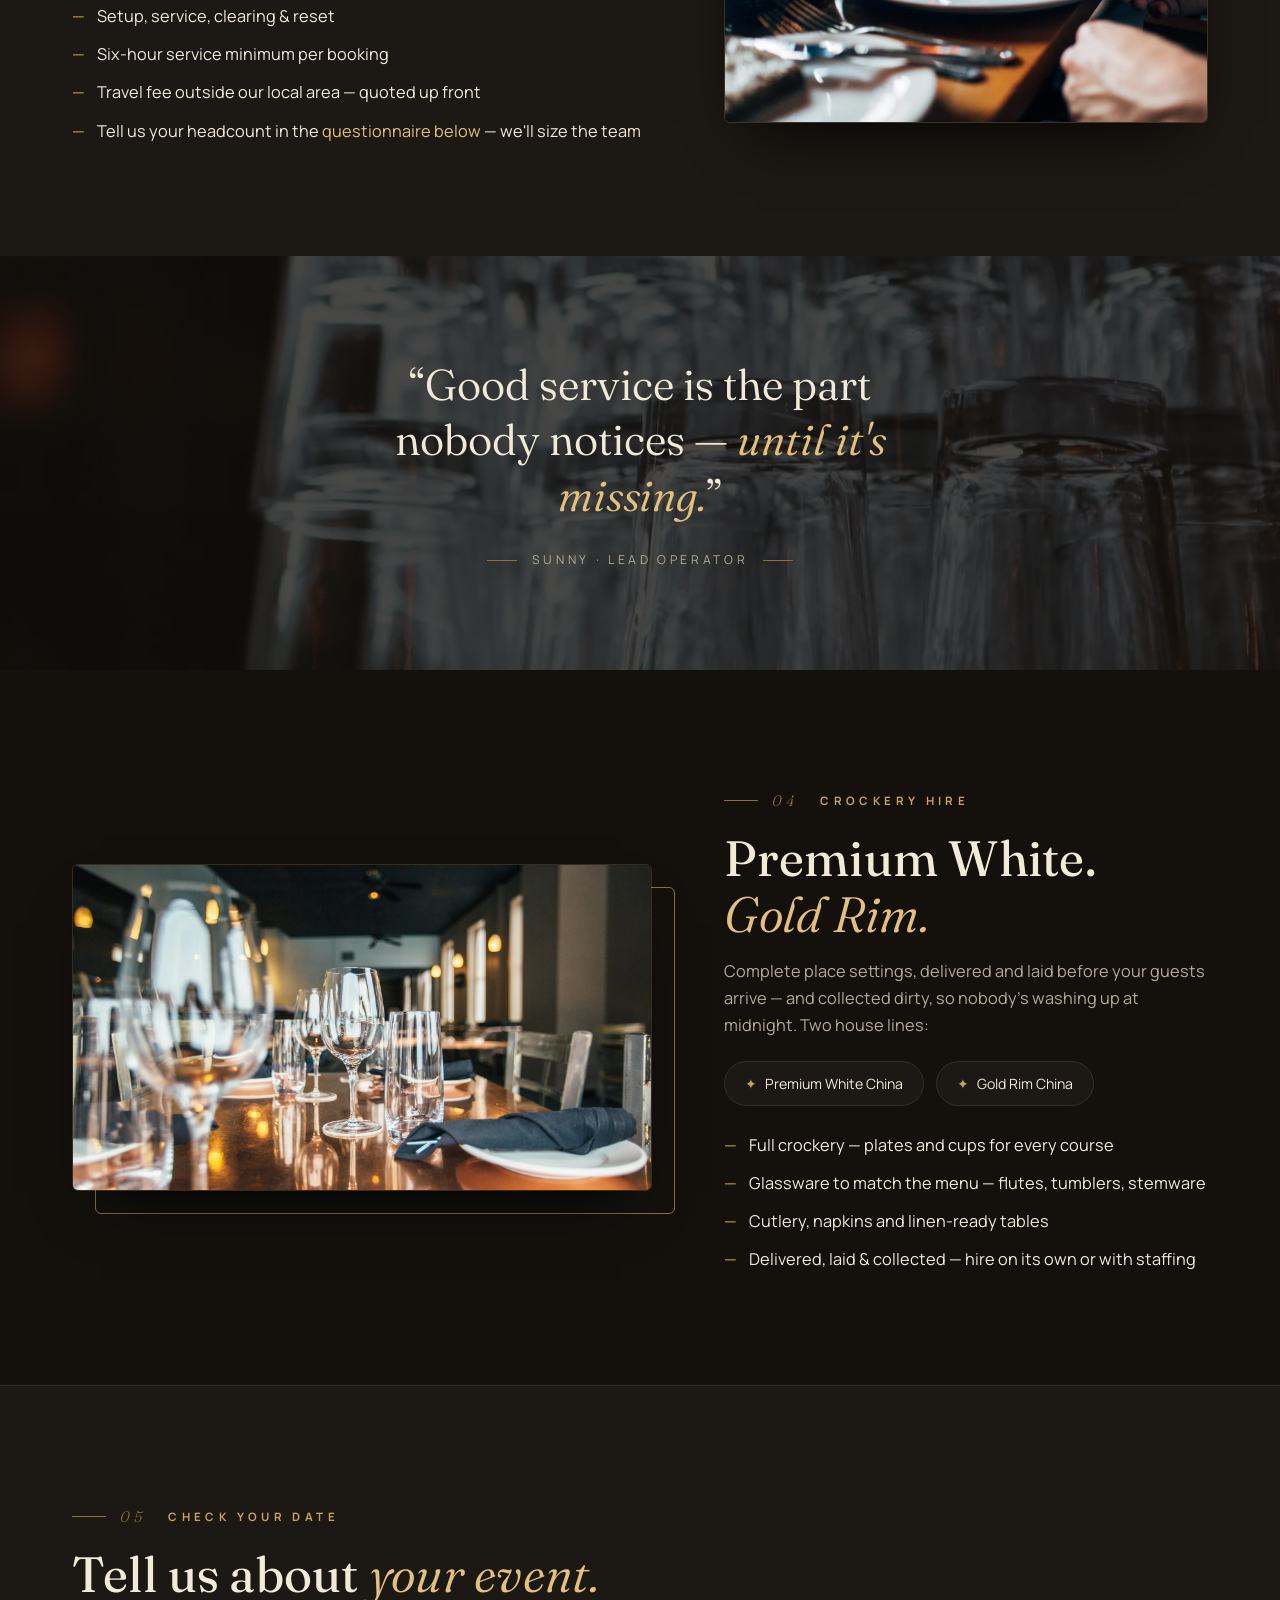
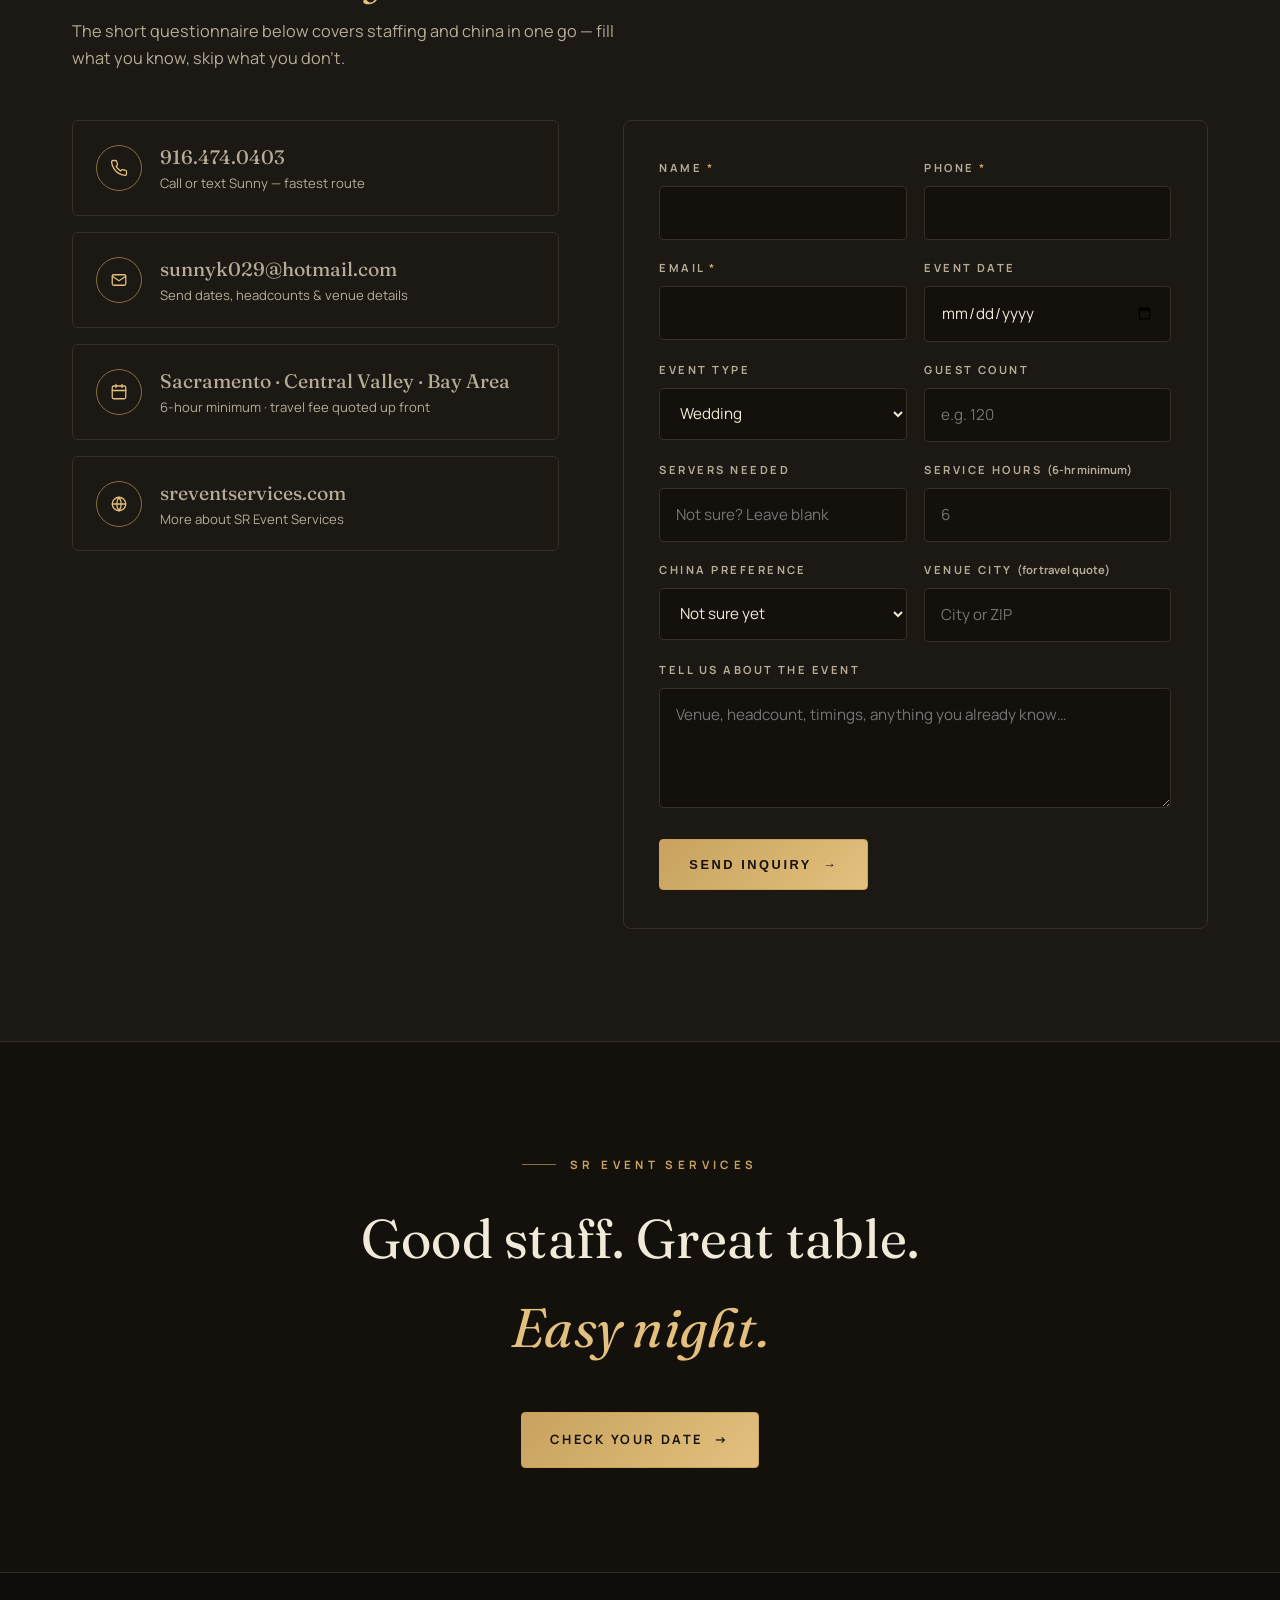
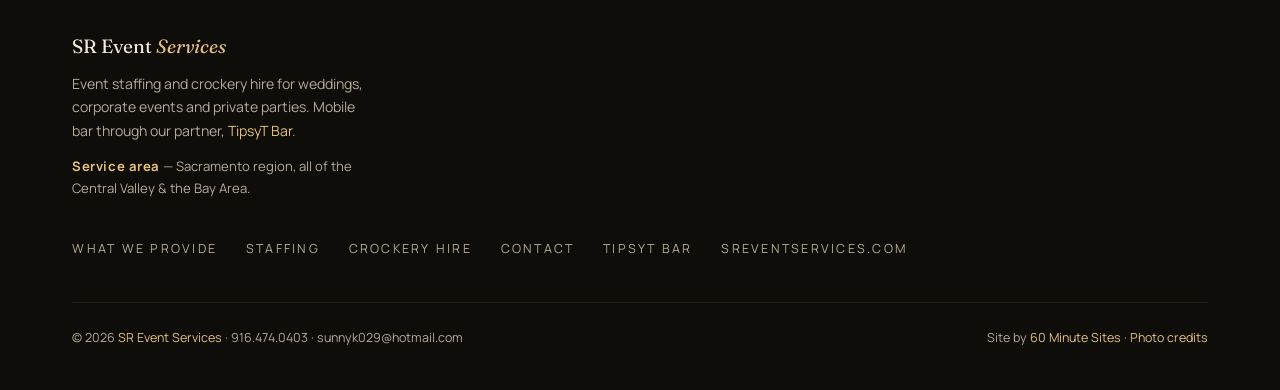
==== commit 18048363: "SR: link out to sreventservices.com Per Sunny — four links to his main domain from the SR section: a" ====
--- a/sr/index.html
+++ b/sr/index.html
@@ -13,7 +13,7 @@
 <link rel="preconnect" href="https://fonts.googleapis.com">
 <link rel="preconnect" href="https://fonts.gstatic.com" crossorigin>
 <link href="https://fonts.googleapis.com/css2?family=Fraunces:ital,opsz,wght@0,9..144,300..600;1,9..144,300..600&family=Manrope:wght@400..800&display=swap" rel="stylesheet">
-<link rel="stylesheet" href="/assets/css/main.css?v=7">
+<link rel="stylesheet" href="/assets/css/main.css?v=8">
 <noscript><style>.rv,.hl-in{opacity:1;transform:none}.hero .kicker,.hero .lede,.hero-ctas,.hero-meta,.hero-stack{opacity:1;transform:none}.intro-veil{display:none}</style></noscript>
 <script type="application/ld+json">
 {
@@ -22,6 +22,7 @@
   "name": "SR Event Services",
   "description": "Event staffing and crockery hire — china, glassware, plates and cups — for weddings, corporate events and private parties.",
   "url": "https://tipsyteebar.com/sr/",
+  "sameAs": ["https://sreventservices.com/"],
   "telephone": "+1-916-474-0403",
   "email": "sunnyk029@hotmail.com",
   "image": "https://tipsyteebar.com/assets/img/sr-logo.png",
@@ -88,6 +89,7 @@
    <div class="hero-ctas">
     <a class="btn" href="/sr/#services">What we provide <span class="ar">&rarr;</span></a>
     <a class="btn ghost" href="/sr/#contact">Check your date</a>
+    <a class="hero-link" href="https://sreventservices.com/" rel="noopener" target="_blank">sreventservices.com &nbsp;&rarr;</a>
    </div>
    <div class="hero-meta">
     <div><b>Event staffing</b><span>Servers &amp; support</span></div>
@@ -276,6 +278,10 @@
      <span class="ci"><svg width="18" height="18" viewBox="0 0 24 24" fill="none" stroke="currentColor" stroke-width="1.7" stroke-linecap="round" stroke-linejoin="round" aria-hidden="true"><rect x="3" y="4" width="18" height="17" rx="2"/><path d="M8 2v4M16 2v4M3 10h18"/></svg></span>
      <span><b>Sacramento &middot; Central Valley &middot; Bay Area</b><span>6-hour minimum &middot; travel fee quoted up front</span></span>
     </div>
+    <a class="c-card rv" style="--rvd:.24s" href="https://sreventservices.com/" rel="noopener" target="_blank">
+     <span class="ci"><svg width="18" height="18" viewBox="0 0 24 24" fill="none" stroke="currentColor" stroke-width="1.7" stroke-linecap="round" stroke-linejoin="round" aria-hidden="true"><circle cx="12" cy="12" r="9"/><path d="M3 12h18M12 3a15 15 0 010 18a15 15 0 010-18z"/></svg></span>
+     <span><b>sreventservices.com</b><span>More about SR&nbsp;Event Services</span></span>
+    </a>
    </div>
    <div class="form-card rv" style="--rvd:.1s">
     <form action="https://60minutesites.com/form/contact-form-d57a" method="POST" class="quote-form" data-source="sr-home">
@@ -338,15 +344,16 @@
     <a href="/sr/#crockery">Crockery Hire</a>
     <a href="/sr/#contact">Contact</a>
     <a href="/">TipsyT Bar</a>
+    <a href="https://sreventservices.com/" rel="noopener" target="_blank">sreventservices.com</a>
    </div>
   </div>
   <div class="f-base">
-   <span>&copy; <span id="yr">2026</span> SR Event Services &middot; 916.474.0403 &middot; sunnyk029@hotmail.com</span>
+   <span>&copy; <span id="yr">2026</span> <a href="https://sreventservices.com/" rel="noopener" target="_blank">SR Event Services</a> &middot; 916.474.0403 &middot; sunnyk029@hotmail.com</span>
    <span>Site by <a href="https://60minutesites.com" rel="noopener">60 Minute Sites</a> &middot; <a href="/credits.html">Photo credits</a></span>
   </div>
  </div>
 </footer>
 
-<script src="/assets/js/main.js?v=7" defer></script>
+<script src="/assets/js/main.js?v=8" defer></script>
 </body>
 </html>
--- a/assets/css/main.css
+++ b/assets/css/main.css
@@ -291,7 +291,14 @@
 body.intro-done .hero .kicker { transition-delay: .08s; }
 body.intro-done .hero .lede, body.intro-done .page-hero .lede { transition-delay: .3s; }
 body.intro-done .hero-ctas, body.intro-done .page-hero .hero-ctas { transition-delay: .46s; }
-body.intro-done .hero-meta { transition-delay: .6s; }
+body.intro-done .hero-link {
+  align-self: center; font-size: .78rem; font-weight: 600; letter-spacing: .12em;
+  text-transform: uppercase; color: var(--cream-dim);
+  border-bottom: 1px solid var(--gold-dim); padding-bottom: .2rem;
+  transition: color .25s, border-color .25s;
+}
+.hero-link:hover { color: var(--gold-bright); border-color: var(--gold); }
+.hero-meta { transition-delay: .6s; }
 .hero .lede { font-size: 1.08rem; }
 .hero-ctas { display: flex; flex-wrap: wrap; gap: 1rem; margin-top: 2.3rem; }
 .hero-meta {
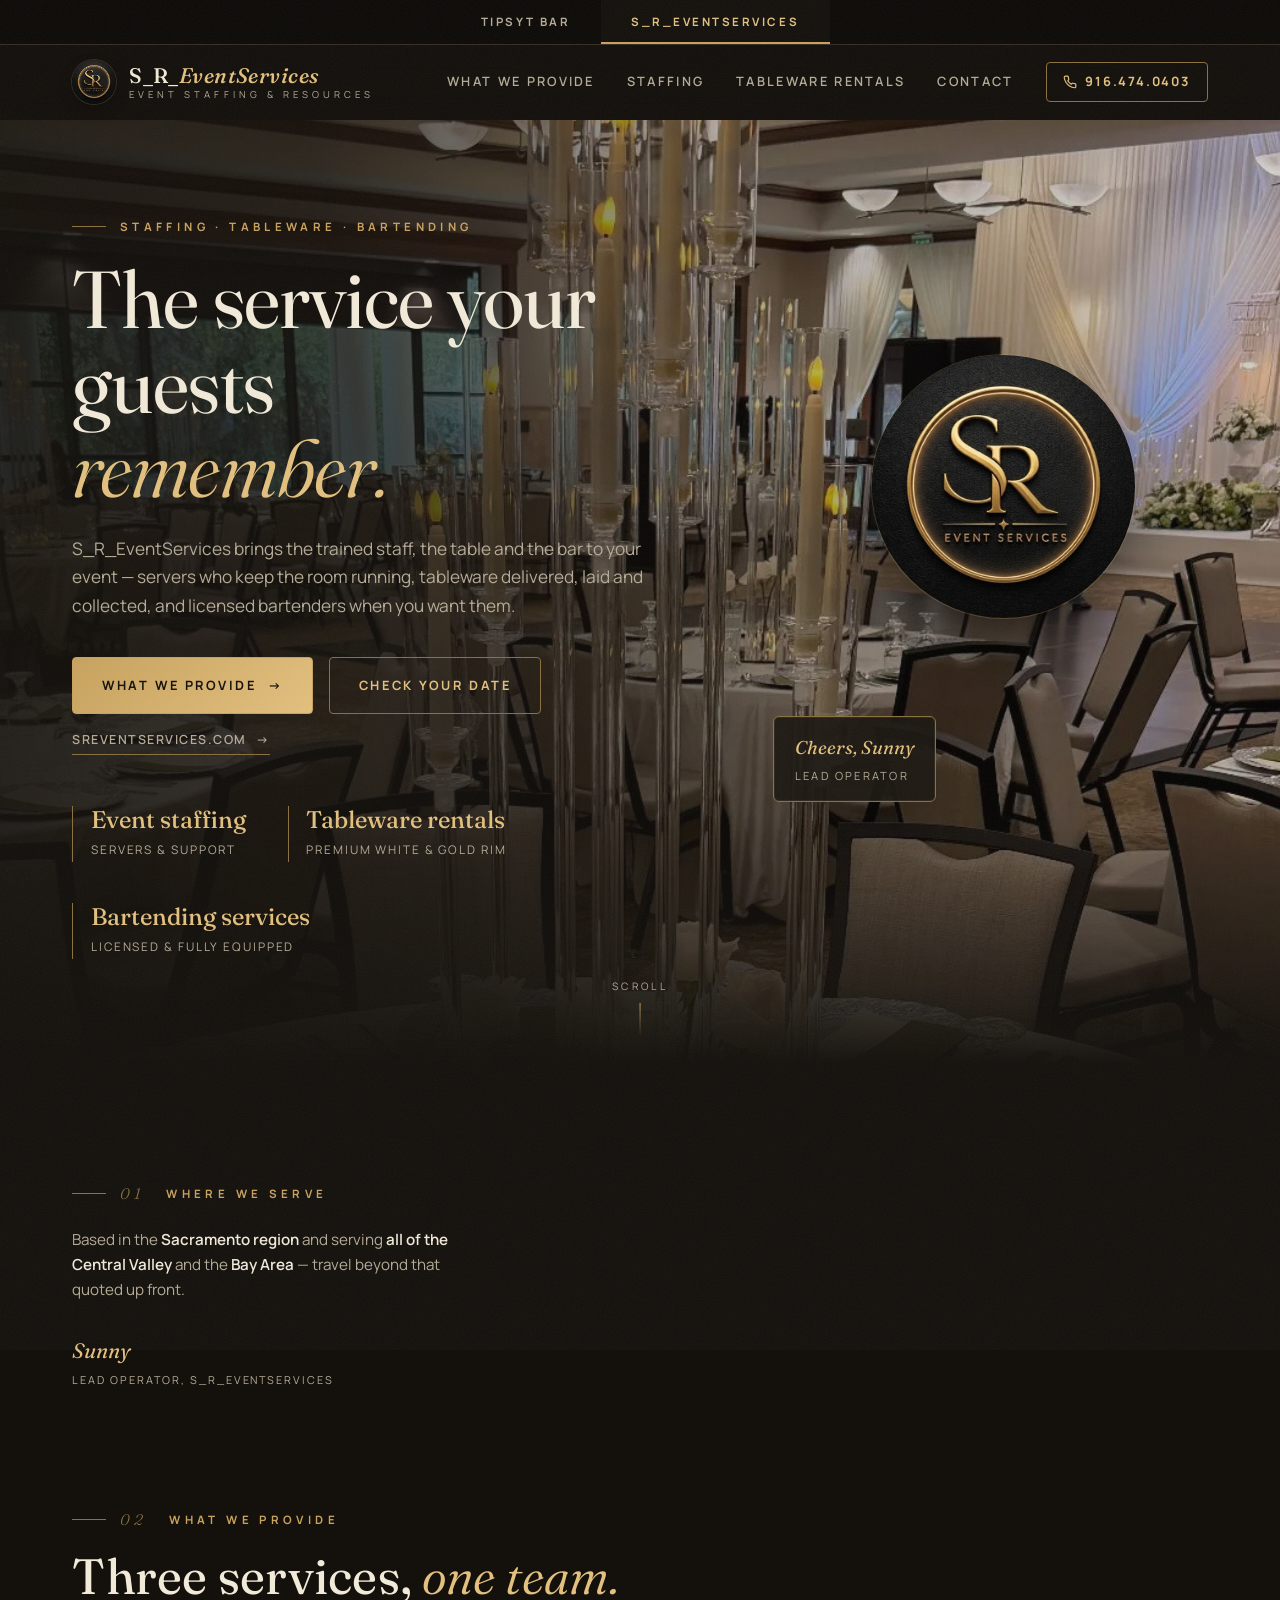
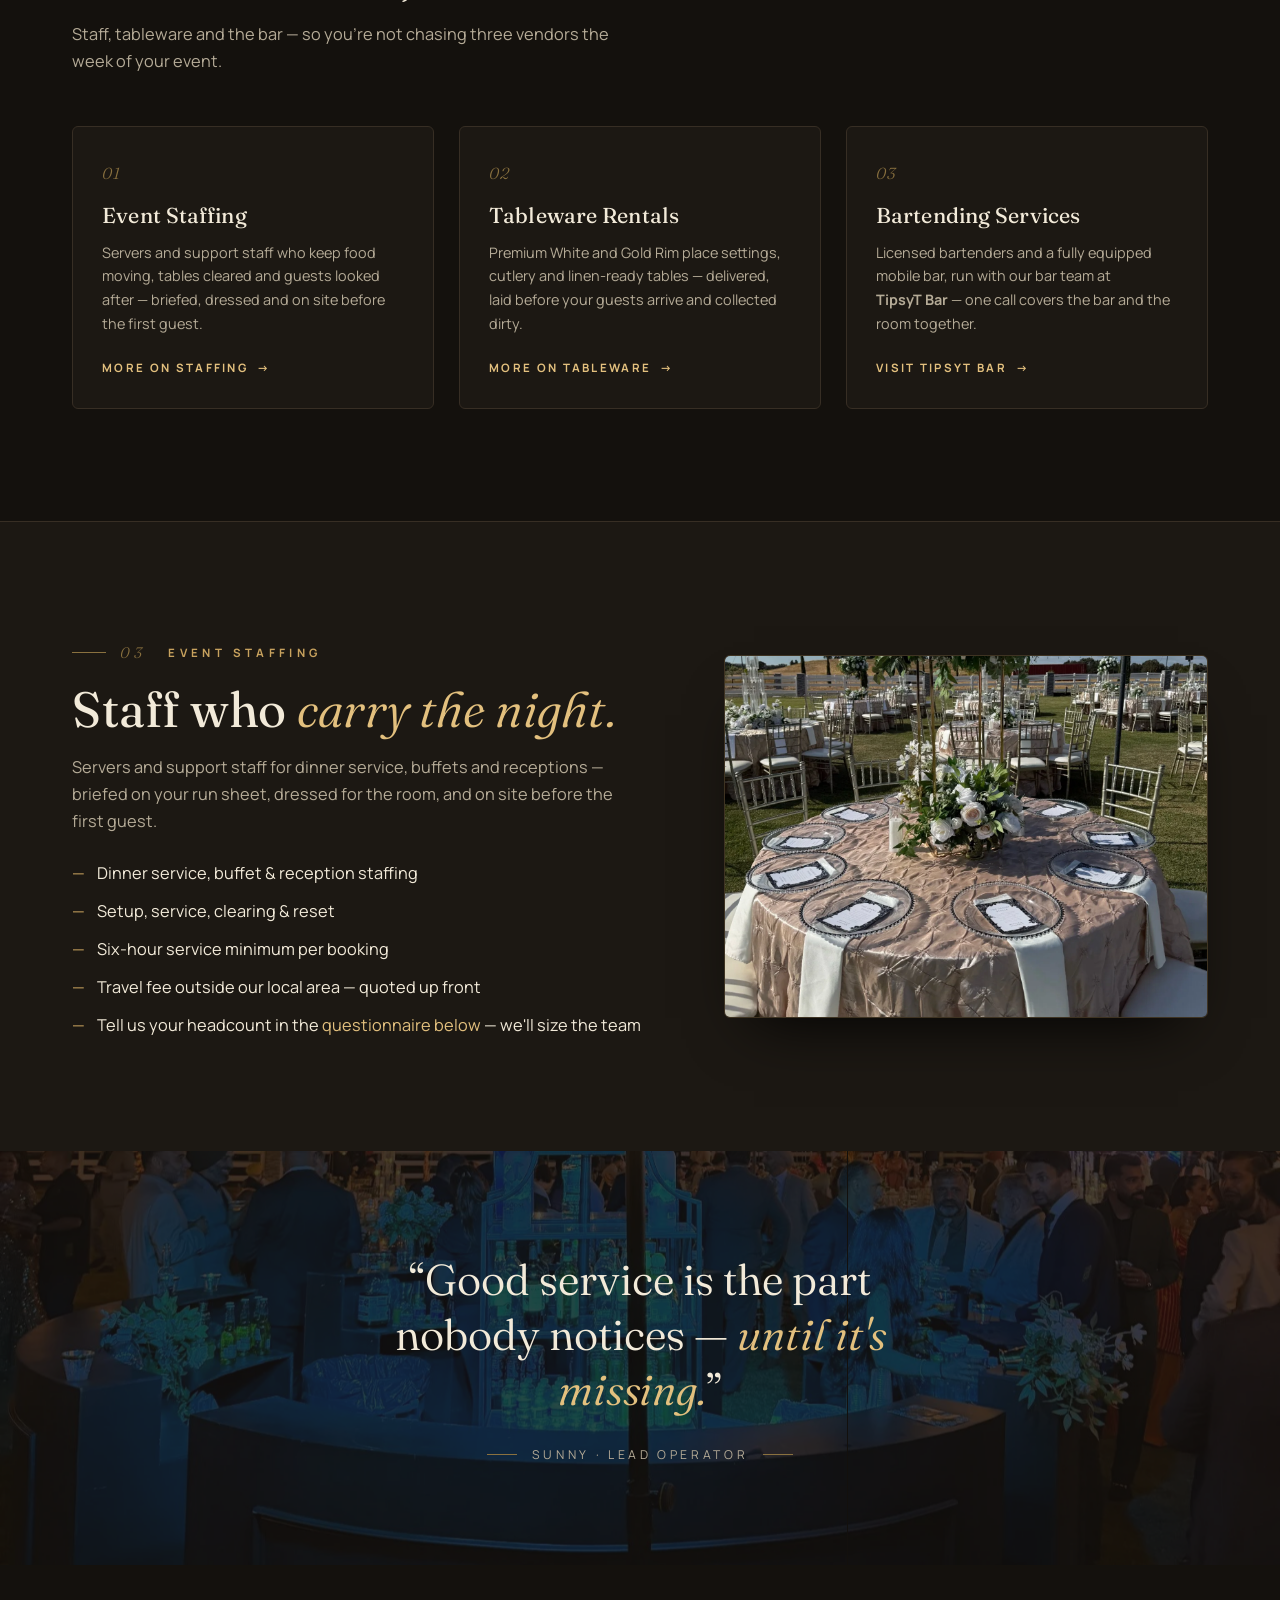
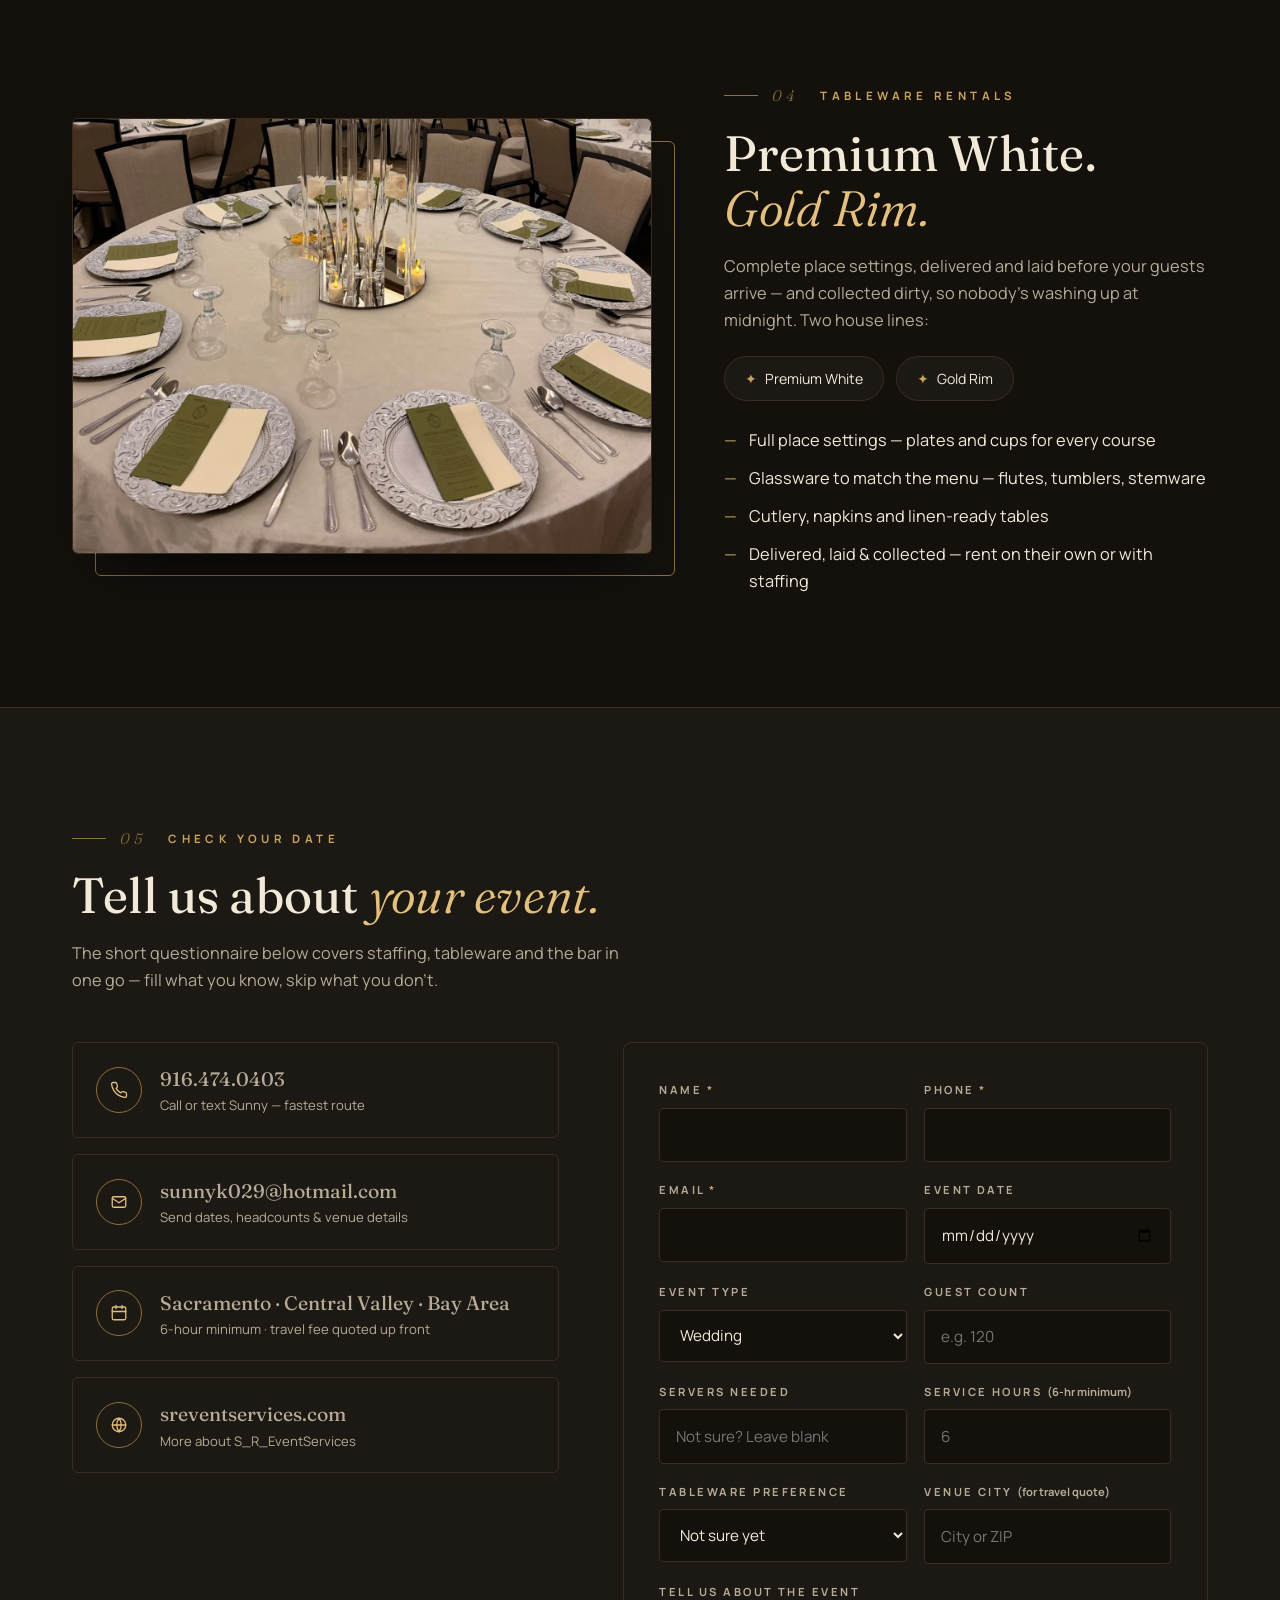
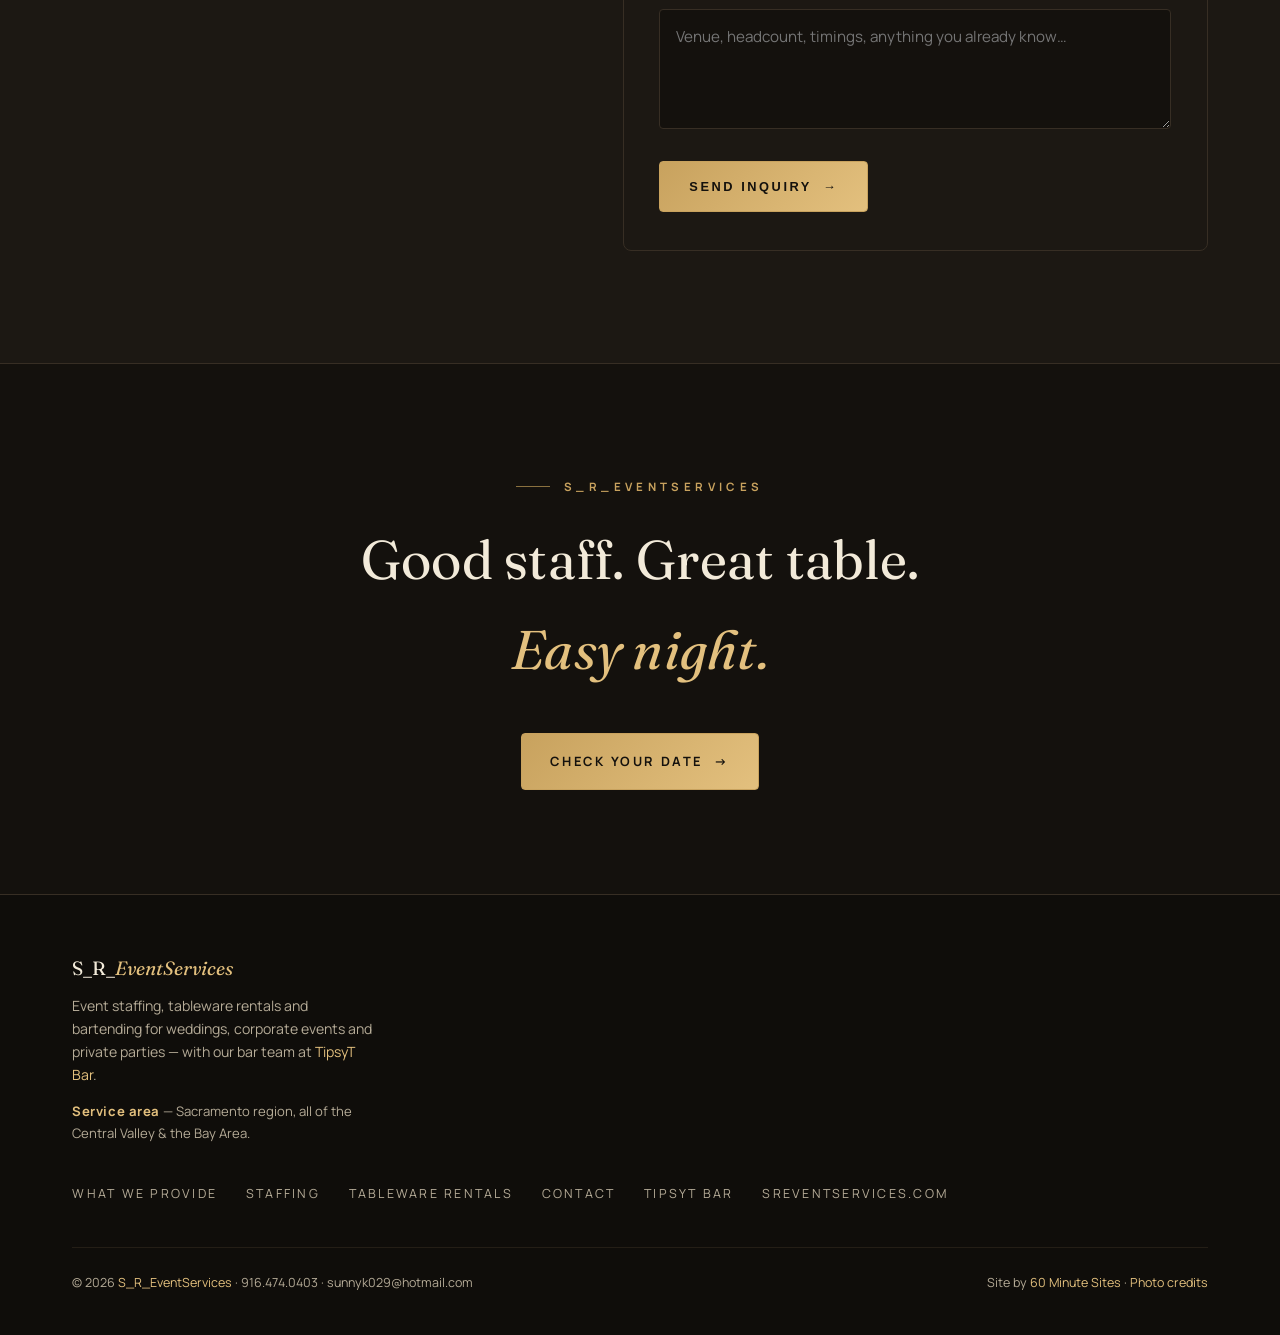
==== commit 74392dcd: "SR: apply Sunny's Word-doc edit list + his own logo and photos Brand renamed to S_R_EventServices ac" ====
--- a/sr/index.html
+++ b/sr/index.html
@@ -3,24 +3,24 @@
 <head>
 <meta charset="utf-8">
 <meta name="viewport" content="width=device-width, initial-scale=1">
-<title>SR Event Services — Event Staffing &amp; Crockery Hire</title>
-<meta name="description" content="Trained event staffing plus Premium White and Gold Rim china, crockery, glassware, plates and cups — delivered, laid and collected. Serving the Sacramento region, all of the Central Valley and the Bay Area.">
-<meta property="og:title" content="SR Event Services — Event Staffing &amp; Crockery Hire">
-<meta property="og:description" content="Event staffing and crockery hire for weddings, corporate events and private parties. Sacramento, Central Valley &amp; Bay Area.">
-<meta property="og:image" content="/assets/img/table-setting.jpg">
+<title>S_R_EventServices — Event Staffing &amp; Resources</title>
+<meta name="description" content="Trained event staffing, tableware rentals and bartending services — delivered, laid and collected. Serving the Sacramento region, all of the Central Valley and the Bay Area.">
+<meta property="og:title" content="S_R_EventServices — Event Staffing &amp; Resources">
+<meta property="og:description" content="Event staffing, tableware rentals and bartending services for weddings, corporate events and private parties. Sacramento, Central Valley &amp; Bay Area.">
+<meta property="og:image" content="/assets/img/sr-hero.jpg">
 <meta property="og:type" content="website">
 <link rel="icon" type="image/svg+xml" href="/assets/img/favicon.svg">
 <link rel="preconnect" href="https://fonts.googleapis.com">
 <link rel="preconnect" href="https://fonts.gstatic.com" crossorigin>
 <link href="https://fonts.googleapis.com/css2?family=Fraunces:ital,opsz,wght@0,9..144,300..600;1,9..144,300..600&family=Manrope:wght@400..800&display=swap" rel="stylesheet">
-<link rel="stylesheet" href="/assets/css/main.css?v=8">
+<link rel="stylesheet" href="/assets/css/main.css?v=9">
 <noscript><style>.rv,.hl-in{opacity:1;transform:none}.hero .kicker,.hero .lede,.hero-ctas,.hero-meta,.hero-stack{opacity:1;transform:none}.intro-veil{display:none}</style></noscript>
 <script type="application/ld+json">
 {
   "@context": "https://schema.org",
   "@type": "LocalBusiness",
-  "name": "SR Event Services",
-  "description": "Event staffing and crockery hire — china, glassware, plates and cups — for weddings, corporate events and private parties.",
+  "name": "S_R_EventServices",
+  "description": "Event staffing, tableware rentals and bartending services for weddings, corporate events and private parties.",
   "url": "https://tipsyteebar.com/sr/",
   "sameAs": ["https://sreventservices.com/"],
   "telephone": "+1-916-474-0403",
@@ -37,7 +37,7 @@
 <body>
 <div class="intro-veil" aria-hidden="true">
  <div class="iv-inner">
-  <picture><source srcset="/assets/img/sr-logo.webp" type="image/webp"><img class="iv-logo" src="/assets/img/sr-logo.png" alt="SR Event Services"></picture>
+  <picture><source srcset="/assets/img/sr-logo.webp" type="image/webp"><img class="iv-logo" src="/assets/img/sr-logo.png" alt="S_R_EventServices"></picture>
  </div>
 </div>
 <div class="cursor-ring" aria-hidden="true"></div>
@@ -45,7 +45,7 @@
 
 <nav class="site-switch" aria-label="Switch between the two sites">
  <a href="/">TipsyT Bar</a>
- <a href="/sr/" class="on" aria-current="true">SR Event Services</a>
+ <a href="/sr/" class="on" aria-current="true">S_R_EventServices</a>
 </nav>
 
 <header class="site">
@@ -53,14 +53,14 @@
   <a class="wordmark" href="/sr/">
    <picture><source srcset="/assets/img/sr-logo.webp" type="image/webp"><img class="wm-badge" src="/assets/img/sr-logo.png" alt=""></picture>
    <span class="wm-lines">
-    <span class="wm-top">SR Event <i>Services</i></span>
-    <span class="wm-sub">Staffing &amp; Tableware</span>
+    <span class="wm-top">S_R_<i>EventServices</i></span>
+    <span class="wm-sub">Event Staffing &amp; Resources</span>
    </span>
   </a>
   <nav class="main" id="nav">
    <a class="nl" href="/sr/#services">What we provide</a>
    <a class="nl" href="/sr/#staffing">Staffing</a>
-   <a class="nl" href="/sr/#crockery">Crockery Hire</a>
+   <a class="nl" href="/sr/#tableware">Tableware Rentals</a>
    <a class="nl" href="/sr/#contact">Contact</a>
    <a class="nav-phone" href="tel:+19164740403">
     <svg width="14" height="14" viewBox="0 0 24 24" fill="none" stroke="currentColor" stroke-width="2" stroke-linecap="round" stroke-linejoin="round" aria-hidden="true"><path d="M22 16.9v3a2 2 0 01-2.2 2 19.8 19.8 0 01-8.6-3.1 19.5 19.5 0 01-6-6A19.8 19.8 0 012.1 4.2 2 2 0 014.1 2h3a2 2 0 012 1.7c.1 1 .4 1.9.7 2.8a2 2 0 01-.5 2.1L8.1 9.9a16 16 0 006 6l1.3-1.3a2 2 0 012.1-.4c.9.3 1.8.6 2.8.7a2 2 0 011.7 2z"/></svg>
@@ -74,18 +74,18 @@
 <section class="hero">
  <div class="hero-bg">
   <picture>
-   <source srcset="/assets/img/table-setting.webp" type="image/webp">
-   <img src="/assets/img/table-setting.jpg" alt="Polished glassware and place settings laid on an event table" fetchpriority="high">
+   <source srcset="/assets/img/sr-hero.webp" type="image/webp">
+   <img src="/assets/img/sr-hero.jpg" alt="Ballroom set with place settings and candle centrepieces at an S_R_EventServices event" fetchpriority="high">
   </picture>
  </div>
  <div class="hero-shade" aria-hidden="true"></div>
  <div class="hero-inner">
   <div>
-   <span class="kicker">Staffing &middot; Crockery Hire &middot; Glassware</span>
+   <span class="kicker">Staffing &middot; Tableware &middot; Bartending</span>
    <h1><span class="hl"><span class="hl-in">The service your guests</span></span><span class="hl"><span class="hl-in"><i>remember.</i></span></span></h1>
-   <p class="lede">SR&nbsp;Event Services brings the trained staff and the table to your event
-   &mdash; servers who keep the room running, and Premium White or Gold Rim china, crockery,
-   glassware, plates and cups delivered, laid and collected.</p>
+   <p class="lede">S_R_EventServices brings the trained staff, the table and the bar to your
+   event &mdash; servers who keep the room running, tableware delivered, laid and collected,
+   and licensed bartenders when you want them.</p>
    <div class="hero-ctas">
     <a class="btn" href="/sr/#services">What we provide <span class="ar">&rarr;</span></a>
     <a class="btn ghost" href="/sr/#contact">Check your date</a>
@@ -93,21 +93,15 @@
    </div>
    <div class="hero-meta">
     <div><b>Event staffing</b><span>Servers &amp; support</span></div>
-    <div><b>Crockery Hire</b><span>Premium white &amp; gold rim</span></div>
-    <div><b>Glassware &amp; plates</b><span>Down to the last fork</span></div>
+    <div><b>Tableware rentals</b><span>Premium white &amp; gold rim</span></div>
+    <div><b>Bartending services</b><span>Licensed &amp; fully equipped</span></div>
    </div>
   </div>
   <div class="hero-stack" aria-hidden="true">
-   <div class="float-card fc-1" data-depth="0.35" data-rot="-2.5">
+   <div class="float-card fc-logo" data-depth="0.45" data-rot="0">
     <picture>
-     <source srcset="/assets/img/plated-service.webp" type="image/webp">
-     <img src="/assets/img/plated-service.jpg" alt="">
-    </picture>
-   </div>
-   <div class="float-card fc-2" data-depth="0.7" data-rot="2">
-    <picture>
-     <source srcset="/assets/img/glassware.webp" type="image/webp">
-     <img src="/assets/img/glassware.jpg" alt="">
+     <source srcset="/assets/img/sr-logo.webp" type="image/webp">
+     <img src="/assets/img/sr-logo.png" alt="">
     </picture>
    </div>
    <div class="float-card fc-3" data-depth="1" data-rot="0">
@@ -119,37 +113,17 @@
  <div class="scroll-cue" aria-hidden="true">Scroll</div>
 </section>
 
-<div class="marquee" aria-hidden="true">
- <div class="marquee-track">
-  <span>Event staffing <i>&#10022;</i></span><span>Premium White China <i>&#10022;</i></span><span>Gold Rim China <i>&#10022;</i></span><span>Crockery Hire <i>&#10022;</i></span><span>Glassware <i>&#10022;</i></span><span>Plates &amp; cups <i>&#10022;</i></span><span>Delivered &amp; collected <i>&#10022;</i></span>
-  <span>Event staffing <i>&#10022;</i></span><span>Premium White China <i>&#10022;</i></span><span>Gold Rim China <i>&#10022;</i></span><span>Crockery Hire <i>&#10022;</i></span><span>Glassware <i>&#10022;</i></span><span>Plates &amp; cups <i>&#10022;</i></span><span>Delivered &amp; collected <i>&#10022;</i></span>
- </div>
-</div>
-
 <section class="pad">
  <div class="wrap">
-  <div class="intro-grid">
-   <div class="rv">
-    <span class="kicker"><span class="sec-num">01</span> The service</span>
-    <p class="statement" style="margin-top:1.2rem">We bring the team and the table settings,
-    run the room while your guests <i>enjoy themselves</i>, and take every plate and glass
-    away dirty. You host your own event for once.</p>
-    <div class="sig">
-     <div>
-      <span class="sig-name">Sunny</span>
-      <small>Lead operator, SR Event Services</small>
-     </div>
-    </div>
-    <p class="area-line"><span class="kicker" style="margin-bottom:.7rem">Service area</span><br>
-    Based in the <b>Sacramento region</b> and serving <b>all of the Central Valley</b>
-    and the <b>Bay Area</b> &mdash; travel beyond that quoted up front.</p>
-   </div>
-   <div class="intro-img rv" style="--rvd:.15s">
-    <div class="frame">
-     <picture>
-      <source srcset="/assets/img/table-setting.webp" type="image/webp">
-      <img src="/assets/img/table-setting.jpg" alt="Place settings and glassware on a candlelit event table" loading="lazy" decoding="async">
-     </picture>
+  <div class="rv" style="max-width:62ch">
+   <span class="kicker"><span class="sec-num">01</span> Where we serve</span>
+   <p class="area-line" style="margin-top:1.3rem">Based in the <b>Sacramento region</b> and
+   serving <b>all of the Central Valley</b> and the <b>Bay Area</b> &mdash; travel beyond that
+   quoted up front.</p>
+   <div class="sig" style="margin-top:2rem">
+    <div>
+     <span class="sig-name">Sunny</span>
+     <small>Lead operator, S_R_EventServices</small>
     </div>
    </div>
   </div>
@@ -160,31 +134,38 @@
  <div class="wrap">
   <div class="rv">
    <span class="kicker"><span class="sec-num">02</span> What we provide</span>
-   <h2 class="sec">Staff, china and <i>everything on the table.</i></h2>
-   <p class="lede">Three things, done properly &mdash; so you're not chasing three vendors the
+   <h2 class="sec">Three services, <i>one team.</i></h2>
+   <p class="lede">Staff, tableware and the bar &mdash; so you're not chasing three vendors the
    week of your event.</p>
   </div>
-  <div class="svc-grid">
+  <div class="svc-grid plain">
    <article class="svc rv">
-    <div class="s-img"><picture><source srcset="/assets/img/plated-service.webp" type="image/webp"><img src="/assets/img/plated-service.jpg" alt="Plated course being served at a candlelit dinner" loading="lazy" decoding="async"></picture></div>
-    <div class="s-body"><h3>Event staffing</h3><p>Servers and support staff who keep food moving, tables cleared and guests looked after.</p></div>
+    <div class="s-body">
+     <span class="s-num">01</span>
+     <h3>Event Staffing</h3>
+     <p>Servers and support staff who keep food moving, tables cleared and guests looked
+     after &mdash; briefed, dressed and on site before the first guest.</p>
+     <a class="s-more" href="/sr/#staffing">More on staffing <span class="ar">&rarr;</span></a>
+    </div>
    </article>
    <article class="svc rv" style="--rvd:.08s">
-    <div class="s-img"><picture><source srcset="/assets/img/table-setting.webp" type="image/webp"><img src="/assets/img/table-setting.jpg" alt="Fine table setting with glassware and linen" loading="lazy" decoding="async"></picture></div>
-    <div class="s-body"><h3>Crockery Hire</h3><p>Premium White or Gold Rim china &mdash; full place settings delivered, laid and collected.</p></div>
+    <div class="s-body">
+     <span class="s-num">02</span>
+     <h3>Tableware Rentals</h3>
+     <p>Premium White and Gold Rim place settings, cutlery and linen-ready tables
+     &mdash; delivered, laid before your guests arrive and collected dirty.</p>
+     <a class="s-more" href="/sr/#tableware">More on tableware <span class="ar">&rarr;</span></a>
+    </div>
    </article>
    <article class="svc rv" style="--rvd:.16s">
-    <div class="s-img"><picture><source srcset="/assets/img/glassware.webp" type="image/webp"><img src="/assets/img/glassware.jpg" alt="Rows of polished glassware" loading="lazy" decoding="async"></picture></div>
-    <div class="s-body"><h3>Glassware, plates &amp; cups</h3><p>The right glass for every pour, and plates and cups for every course &mdash; polished, not plastic.</p></div>
+    <div class="s-body">
+     <span class="s-num">03</span>
+     <h3>Bartending Services</h3>
+     <p>Licensed bartenders and a fully equipped mobile bar, run with our bar team at
+     <b>TipsyT&nbsp;Bar</b> &mdash; one call covers the bar and the room together.</p>
+     <a class="s-more" href="/">Visit TipsyT Bar <span class="ar">&rarr;</span></a>
+    </div>
    </article>
-  </div>
-  <div class="partner-note rv">
-   <div>
-    <b>Looking for a mobile bar?</b>
-    <p>That side is handled by our partner, <b>TipsyT Bar</b> &mdash; book them direct, and
-    we'll cover the staffing and crockery hire for the same night.</p>
-   </div>
-   <a class="btn ghost" href="/">Visit TipsyT Bar <span class="ar">&rarr;</span></a>
   </div>
  </div>
 </section>
@@ -207,7 +188,7 @@
    </div>
    <div class="intro-img rv" style="--rvd:.15s">
     <div class="frame">
-     <picture><source srcset="/assets/img/plated-service.webp" type="image/webp"><img src="/assets/img/plated-service.jpg" alt="Server presenting a plated course" loading="lazy" decoding="async"></picture>
+     <picture><source srcset="/assets/img/sr-staffing.webp" type="image/webp"><img src="/assets/img/sr-staffing.jpg" alt="Outdoor reception set with linens, chargers and floral centrepieces" loading="lazy" decoding="async"></picture>
     </div>
    </div>
   </div>
@@ -217,8 +198,8 @@
 <section class="band">
  <div class="band-bg" aria-hidden="true">
   <picture>
-   <source srcset="/assets/img/glassware.webp" type="image/webp">
-   <img src="/assets/img/glassware.jpg" alt="" loading="lazy" decoding="async">
+   <source srcset="/assets/img/sr-band.webp" type="image/webp">
+   <img src="/assets/img/sr-band.jpg" alt="" loading="lazy" decoding="async">
   </picture>
  </div>
  <div class="band-shade" aria-hidden="true"></div>
@@ -228,28 +209,28 @@
  </div>
 </section>
 
-<section id="crockery" class="pad">
+<section id="tableware" class="pad">
  <div class="wrap">
   <div class="intro-grid">
    <div class="intro-img rv" style="--rvd:.15s">
     <div class="frame">
-     <picture><source srcset="/assets/img/table-setting.webp" type="image/webp"><img src="/assets/img/table-setting.jpg" alt="Full place setting with china, glassware and linen" loading="lazy" decoding="async"></picture>
+     <picture><source srcset="/assets/img/sr-tableware.webp" type="image/webp"><img src="/assets/img/sr-tableware.jpg" alt="Place settings with chargers, menus and cutlery laid for a reception" loading="lazy" decoding="async"></picture>
     </div>
    </div>
    <div class="rv">
-    <span class="kicker"><span class="sec-num">04</span> Crockery Hire</span>
+    <span class="kicker"><span class="sec-num">04</span> Tableware Rentals</span>
     <h2 class="sec">Premium White.<br><i>Gold Rim.</i></h2>
     <p class="lede">Complete place settings, delivered and laid before your guests arrive
     &mdash; and collected dirty, so nobody's washing up at midnight. Two house lines:</p>
     <div class="chips" style="margin-top:1.4rem">
-     <span class="chip"><i>&#10022;</i>Premium White China</span>
-     <span class="chip"><i>&#10022;</i>Gold Rim China</span>
+     <span class="chip"><i>&#10022;</i>Premium White</span>
+     <span class="chip"><i>&#10022;</i>Gold Rim</span>
     </div>
     <ul class="checks" style="margin-top:1.6rem;list-style:none;display:grid;gap:.7rem">
-     <li style="display:flex;gap:.7rem"><span style="color:var(--gold)">&mdash;</span><span>Full crockery &mdash; plates and cups for every course</span></li>
+     <li style="display:flex;gap:.7rem"><span style="color:var(--gold)">&mdash;</span><span>Full place settings &mdash; plates and cups for every course</span></li>
      <li style="display:flex;gap:.7rem"><span style="color:var(--gold)">&mdash;</span><span>Glassware to match the menu &mdash; flutes, tumblers, stemware</span></li>
      <li style="display:flex;gap:.7rem"><span style="color:var(--gold)">&mdash;</span><span>Cutlery, napkins and linen-ready tables</span></li>
-     <li style="display:flex;gap:.7rem"><span style="color:var(--gold)">&mdash;</span><span>Delivered, laid &amp; collected &mdash; hire on its own or with staffing</span></li>
+     <li style="display:flex;gap:.7rem"><span style="color:var(--gold)">&mdash;</span><span>Delivered, laid &amp; collected &mdash; rent on their own or with staffing</span></li>
     </ul>
    </div>
   </div>
@@ -261,7 +242,7 @@
   <div class="rv">
    <span class="kicker"><span class="sec-num">05</span> Check your date</span>
    <h2 class="sec">Tell us about <i>your event.</i></h2>
-   <p class="lede">The short questionnaire below covers staffing and china in one go &mdash;
+   <p class="lede">The short questionnaire below covers staffing, tableware and the bar in one go &mdash;
    fill what you know, skip what you don't.</p>
   </div>
   <div class="contact-grid">
@@ -280,7 +261,7 @@
     </div>
     <a class="c-card rv" style="--rvd:.24s" href="https://sreventservices.com/" rel="noopener" target="_blank">
      <span class="ci"><svg width="18" height="18" viewBox="0 0 24 24" fill="none" stroke="currentColor" stroke-width="1.7" stroke-linecap="round" stroke-linejoin="round" aria-hidden="true"><circle cx="12" cy="12" r="9"/><path d="M3 12h18M12 3a15 15 0 010 18a15 15 0 010-18z"/></svg></span>
-     <span><b>sreventservices.com</b><span>More about SR&nbsp;Event Services</span></span>
+     <span><b>sreventservices.com</b><span>More about S_R_EventServices</span></span>
     </a>
    </div>
    <div class="form-card rv" style="--rvd:.1s">
@@ -305,9 +286,9 @@
        <input id="q-servers" name="servers_needed" type="number" min="0" placeholder="Not sure? Leave blank"></div>
       <div class="field"><label for="q-hours">Service hours <span style="color:var(--cream-dim);text-transform:none;letter-spacing:0">(6-hr minimum)</span></label>
        <input id="q-hours" name="service_hours" type="number" min="6" placeholder="6"></div>
-      <div class="field"><label for="q-china">China preference</label>
-       <select id="q-china" name="china_preference">
-        <option>Not sure yet</option><option>Premium White China</option><option>Gold Rim China</option><option>No china needed</option>
+      <div class="field"><label for="q-tableware">Tableware preference</label>
+       <select id="q-tableware" name="tableware_preference">
+        <option>Not sure yet</option><option>Premium White</option><option>Gold Rim</option><option>No tableware needed</option>
        </select></div>
       <div class="field"><label for="q-venue">Venue city <span style="color:var(--cream-dim);text-transform:none;letter-spacing:0">(for travel quote)</span></label>
        <input id="q-venue" name="venue_city" type="text" placeholder="City or ZIP"></div>
@@ -323,7 +304,7 @@
 </section>
 
 <div class="cta-banner">
- <span class="kicker" style="justify-content:center">SR Event Services</span>
+ <span class="kicker" style="justify-content:center">S_R_EventServices</span>
  <h2 class="rv">Good staff. Great table.<br><i>Easy night.</i></h2>
  <a class="btn" href="/sr/#contact">Check your date <span class="ar">&rarr;</span></a>
 </div>
@@ -332,28 +313,28 @@
  <div class="wrap">
   <div class="f-grid">
    <div>
-    <span class="wm-top" style="font-family:var(--serif);font-size:1.2rem;color:var(--cream)">SR Event <i style="color:var(--gold-bright)">Services</i></span>
-    <p style="margin-top:.6rem;max-width:34ch">Event staffing and crockery hire for
-    weddings, corporate events and private parties. Mobile bar through our partner,
+    <span class="wm-top" style="font-family:var(--serif);font-size:1.2rem;color:var(--cream)">S_R_<i style="color:var(--gold-bright)">EventServices</i></span>
+    <p style="margin-top:.6rem;max-width:34ch">Event staffing, tableware rentals and bartending
+    for weddings, corporate events and private parties &mdash; with our bar team at
     <a href="/">TipsyT Bar</a>.</p>
     <p class="f-area"><b>Service area</b> &mdash; Sacramento region, all of the Central Valley &amp; the Bay Area.</p>
    </div>
    <div class="f-nav">
     <a href="/sr/#services">What we provide</a>
     <a href="/sr/#staffing">Staffing</a>
-    <a href="/sr/#crockery">Crockery Hire</a>
+    <a href="/sr/#tableware">Tableware Rentals</a>
     <a href="/sr/#contact">Contact</a>
     <a href="/">TipsyT Bar</a>
     <a href="https://sreventservices.com/" rel="noopener" target="_blank">sreventservices.com</a>
    </div>
   </div>
   <div class="f-base">
-   <span>&copy; <span id="yr">2026</span> <a href="https://sreventservices.com/" rel="noopener" target="_blank">SR Event Services</a> &middot; 916.474.0403 &middot; sunnyk029@hotmail.com</span>
+   <span>&copy; <span id="yr">2026</span> <a href="https://sreventservices.com/" rel="noopener" target="_blank">S_R_EventServices</a> &middot; 916.474.0403 &middot; sunnyk029@hotmail.com</span>
    <span>Site by <a href="https://60minutesites.com" rel="noopener">60 Minute Sites</a> &middot; <a href="/credits.html">Photo credits</a></span>
   </div>
  </div>
 </footer>
 
-<script src="/assets/js/main.js?v=8" defer></script>
+<script src="/assets/js/main.js?v=9" defer></script>
 </body>
 </html>
--- a/assets/css/main.css
+++ b/assets/css/main.css
@@ -336,6 +336,11 @@
 .fc-3 small { display: block; color: var(--cream-dim); font-size: .7rem; letter-spacing: .2em; text-transform: uppercase; margin-top: .2rem; }
 
 @media (max-width: 900px) {
+  /* his hero photo is busy/bright — deepen the scrim so the copy stays legible */
+  .hero-shade {
+    background:
+      linear-gradient(180deg, #14110de0 0%, #14110dc4 42%, #14110dd6 72%, var(--ink) 100%);
+  }
   .hero-inner { grid-template-columns: 1fr; }
   .hero-stack { height: 380px; max-width: 430px; }
 }
@@ -494,6 +499,17 @@
 .partner-note p b { font-family: var(--sans); font-size: inherit; font-weight: 700; color: var(--cream); }
 .partner-note .btn { flex: none; margin: 0; }
 
+/* hero: logo medallion in place of the photo cards */
+.float-card.fc-logo {
+  width: 58%; right: 16%; top: 6%; height: auto;
+  background: none; border: 0; box-shadow: none; border-radius: 50%; overflow: visible;
+}
+.float-card.fc-logo::after { display: none; }
+.float-card.fc-logo img {
+  width: 100%; height: auto; border-radius: 50%;
+  box-shadow: 0 0 0 1px #c8a25e40, 0 34px 80px -24px rgba(0,0,0,.9);
+}
+
 /* ---------- services ---------- */
 .svc-grid { display: grid; grid-template-columns: repeat(3, 1fr); gap: 1.6rem; margin-top: 3.2rem; }
 .svc {
@@ -507,6 +523,22 @@
 .svc .s-body { padding: 1.5rem 1.6rem 1.7rem; }
 .svc h3 { font-size: 1.35rem; font-weight: 430; }
 .svc p { color: var(--cream-dim); font-size: .9rem; margin-top: .45rem; }
+/* image-less service cards */
+.svc-grid.plain .svc { display: flex; }
+.svc-grid.plain .s-body { padding: 2.1rem 1.8rem 1.9rem; display: flex; flex-direction: column; width: 100%; }
+.s-num {
+  display: block; font-family: var(--serif); font-style: italic; font-weight: 300;
+  font-size: 1rem; color: var(--gold-dim); letter-spacing: .08em; margin-bottom: .7rem;
+}
+.s-more {
+  margin-top: auto; padding-top: 1.4rem;
+  display: inline-flex; align-items: center; gap: .55rem;
+  font-size: .72rem; font-weight: 700; letter-spacing: .2em; text-transform: uppercase;
+  color: var(--gold-bright);
+}
+.s-more .ar { transition: transform .3s; }
+.svc:hover .s-more .ar { transform: translateX(4px); }
+
 @media (max-width: 900px) { .svc-grid { grid-template-columns: 1fr; max-width: 520px; } }
 
 /* ---------- steps (bartending page) ---------- */
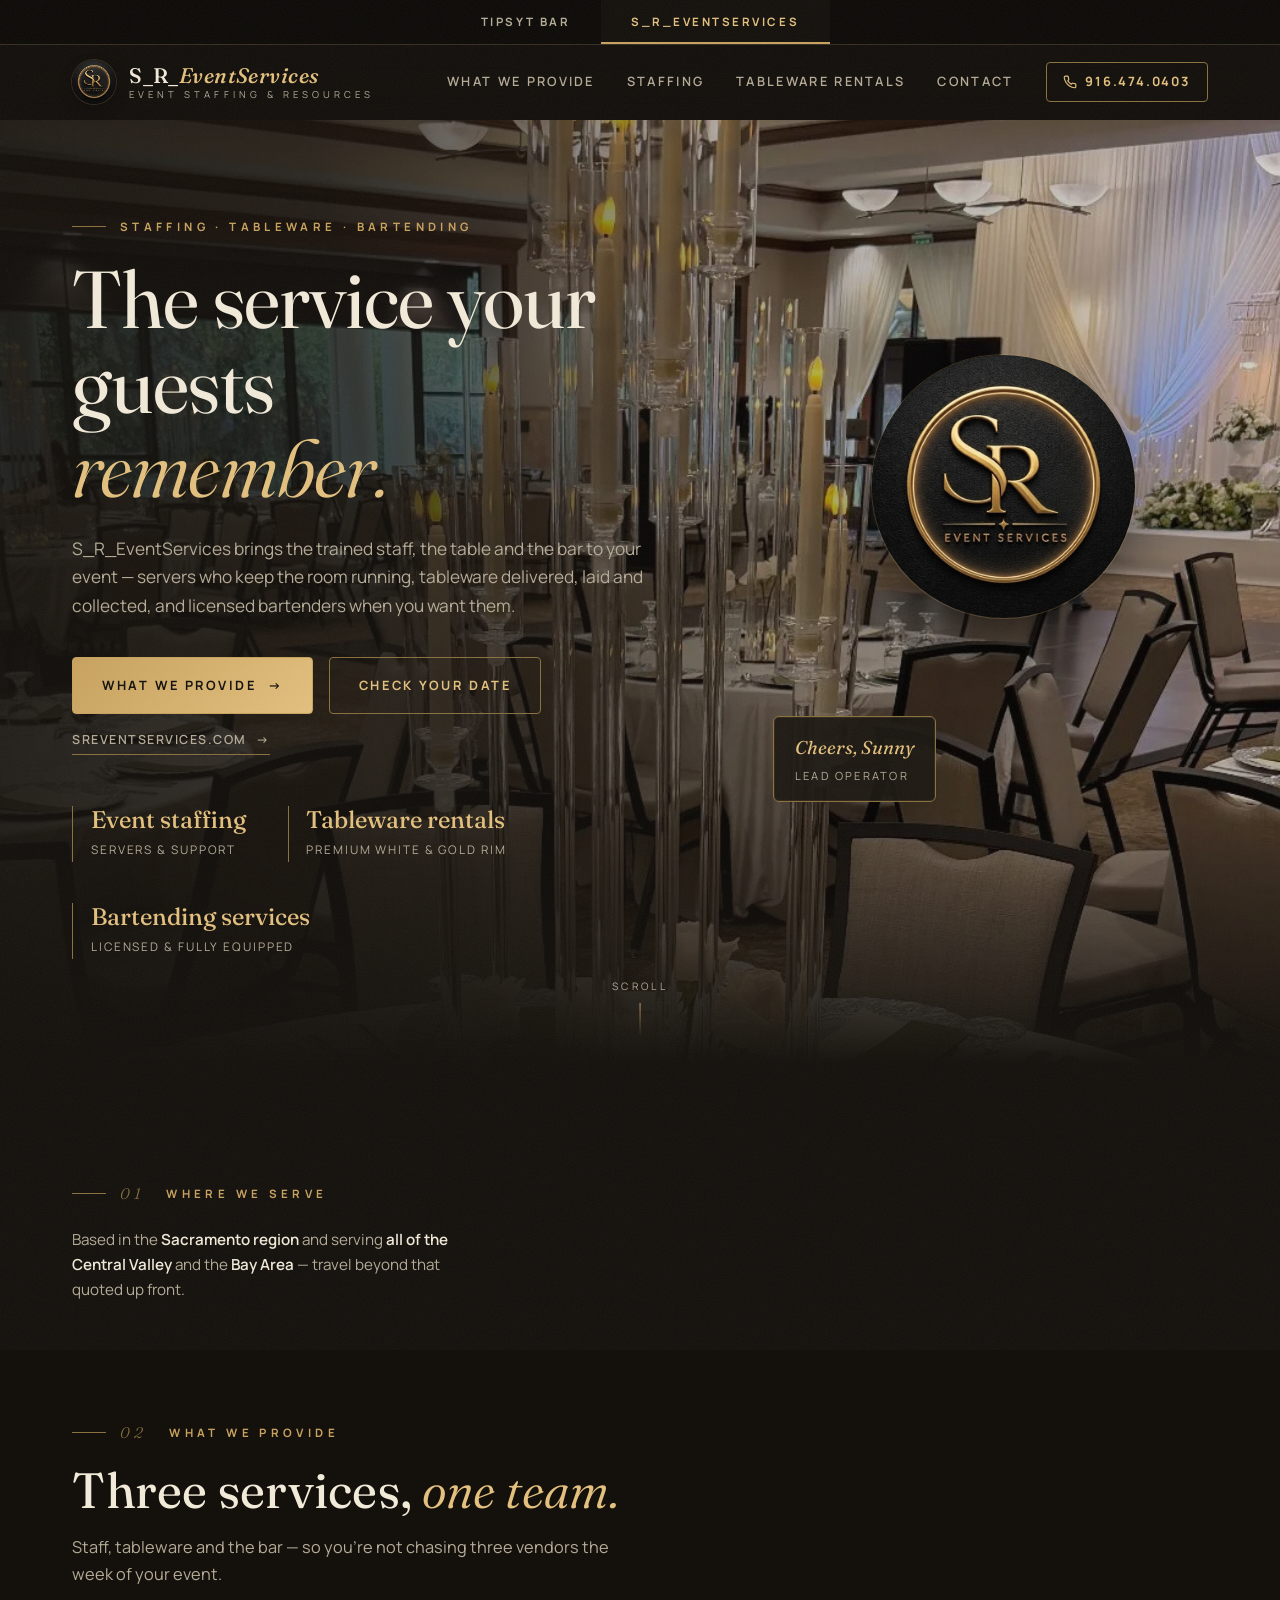
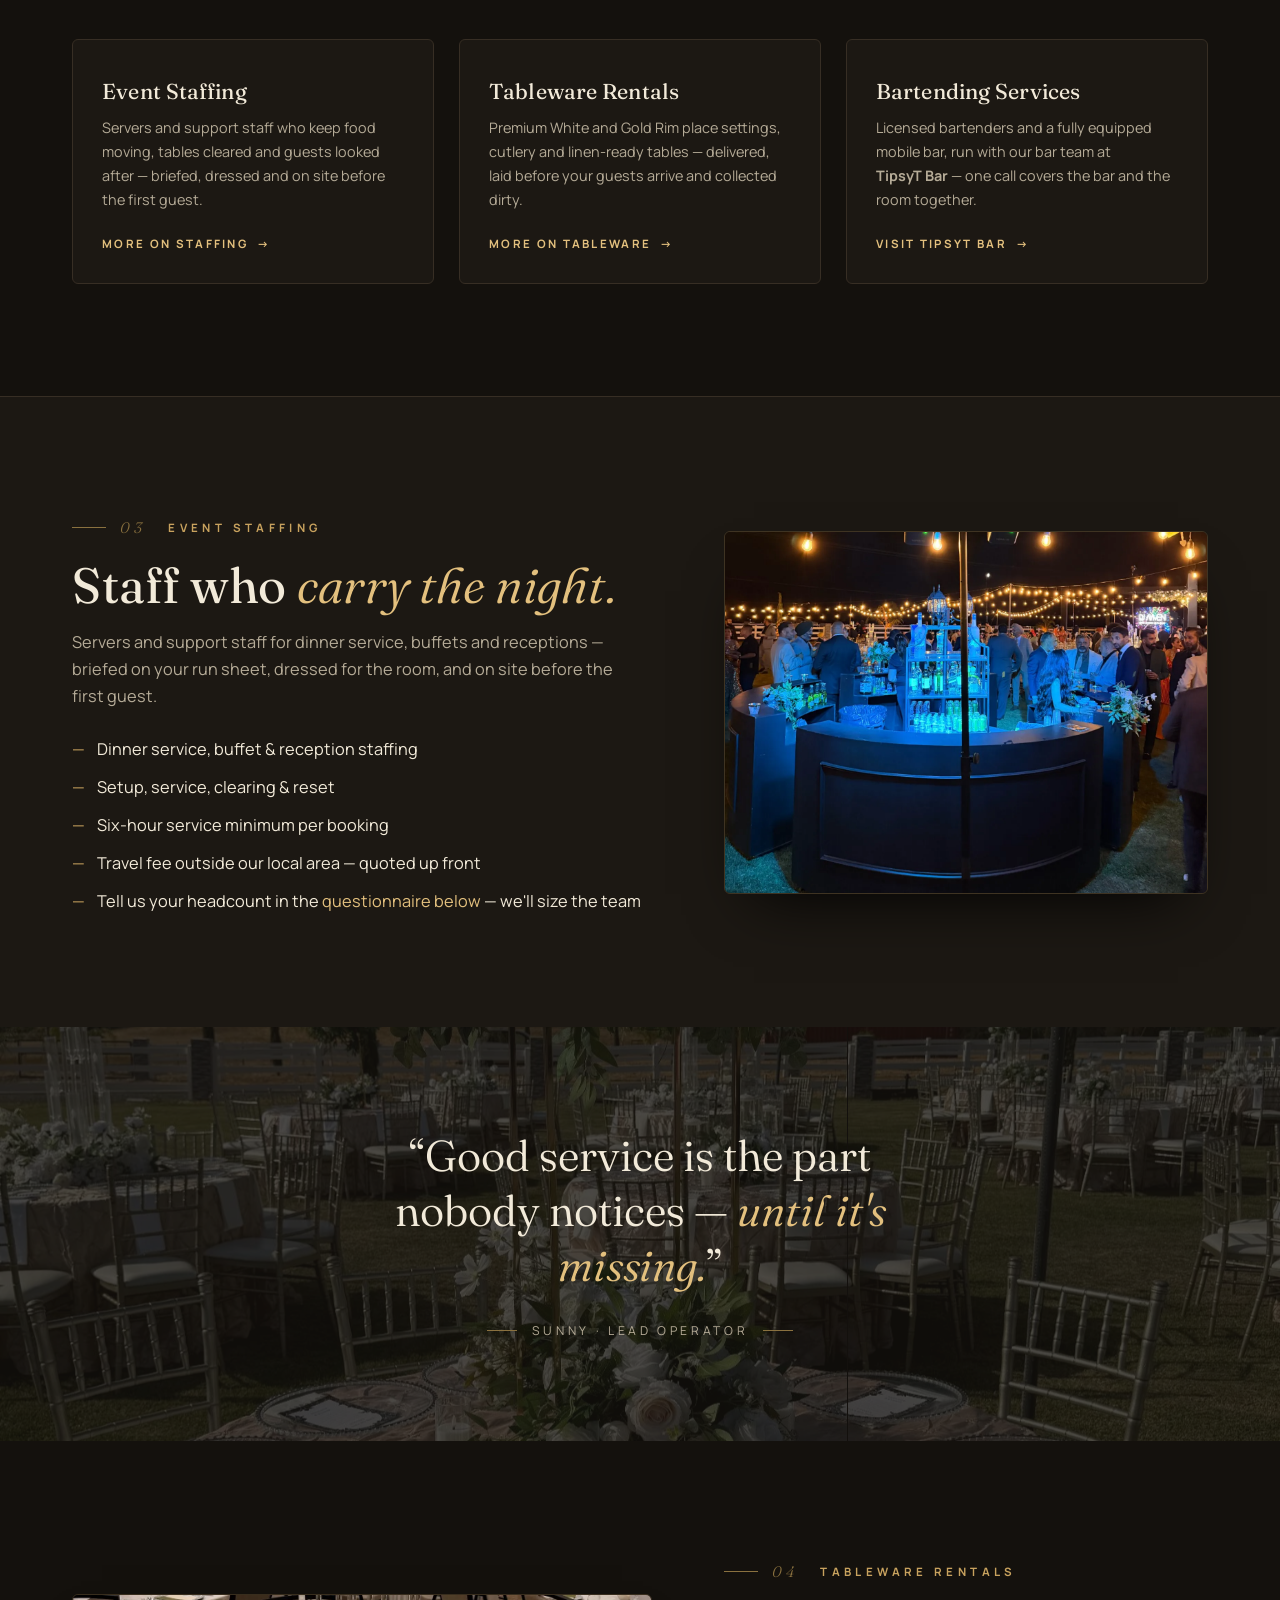
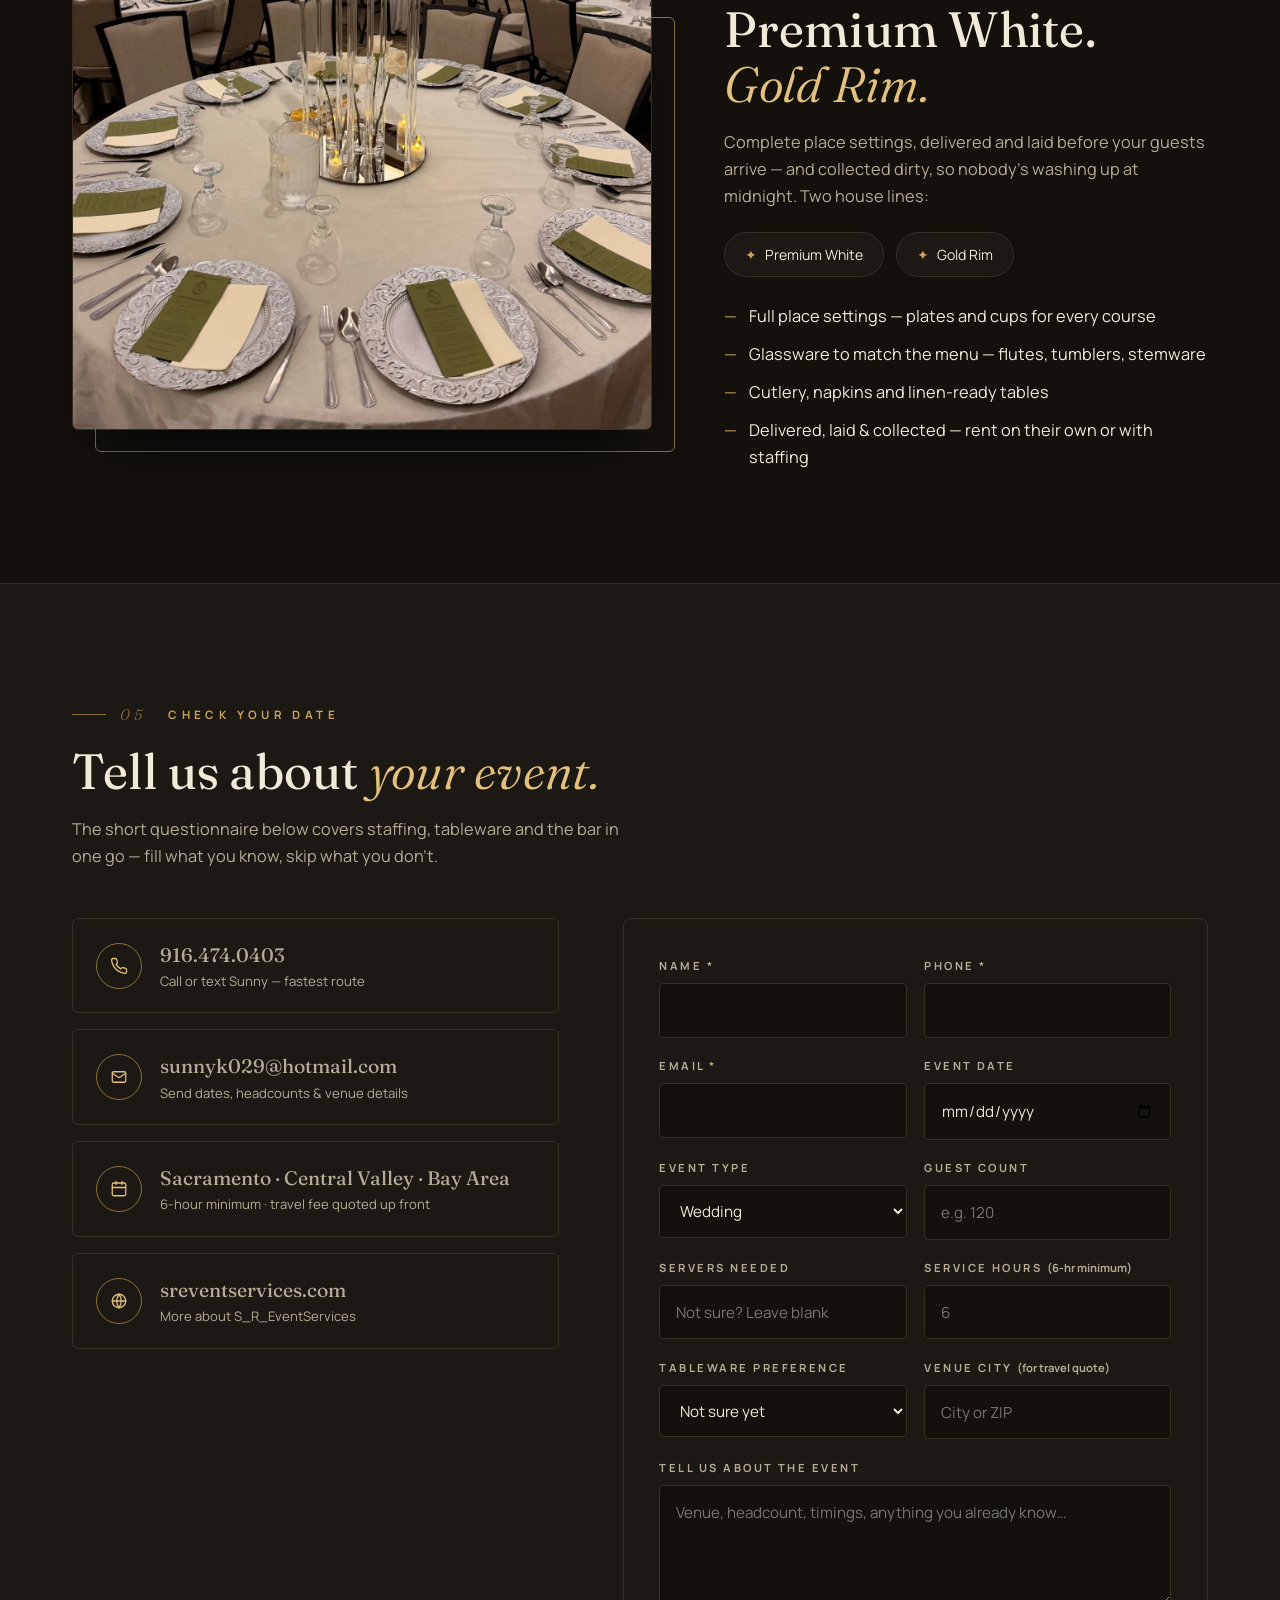
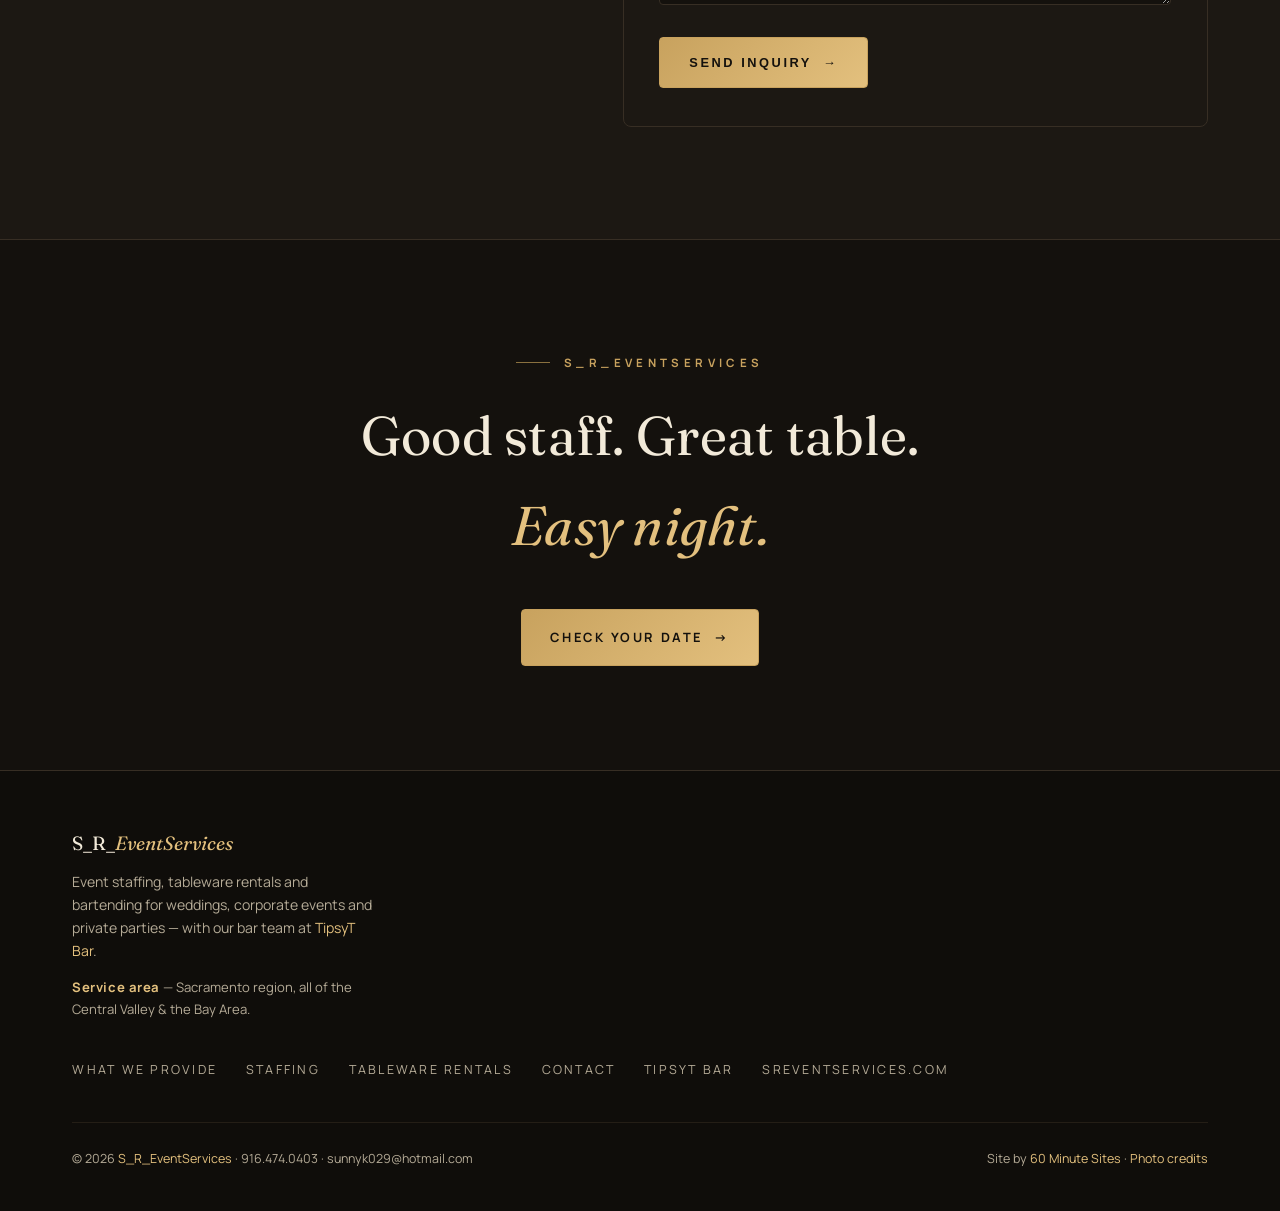
==== commit 46f51ec7: "SR: fixes from the adversarial review pass A completeness critic rendered the page at phone width (h" ====
--- a/sr/index.html
+++ b/sr/index.html
@@ -9,11 +9,11 @@
 <meta property="og:description" content="Event staffing, tableware rentals and bartending services for weddings, corporate events and private parties. Sacramento, Central Valley &amp; Bay Area.">
 <meta property="og:image" content="/assets/img/sr-hero.jpg">
 <meta property="og:type" content="website">
-<link rel="icon" type="image/svg+xml" href="/assets/img/favicon.svg">
+<link rel="icon" type="image/png" href="/assets/img/favicon-sr.png">
 <link rel="preconnect" href="https://fonts.googleapis.com">
 <link rel="preconnect" href="https://fonts.gstatic.com" crossorigin>
 <link href="https://fonts.googleapis.com/css2?family=Fraunces:ital,opsz,wght@0,9..144,300..600;1,9..144,300..600&family=Manrope:wght@400..800&display=swap" rel="stylesheet">
-<link rel="stylesheet" href="/assets/css/main.css?v=9">
+<link rel="stylesheet" href="/assets/css/main.css?v=10">
 <noscript><style>.rv,.hl-in{opacity:1;transform:none}.hero .kicker,.hero .lede,.hero-ctas,.hero-meta,.hero-stack{opacity:1;transform:none}.intro-veil{display:none}</style></noscript>
 <script type="application/ld+json">
 {
@@ -74,6 +74,8 @@
 <section class="hero">
  <div class="hero-bg">
   <picture>
+   <source media="(max-width: 900px)" srcset="/assets/img/sr-hero-portrait.webp" type="image/webp">
+   <source media="(max-width: 900px)" srcset="/assets/img/sr-hero-portrait.jpg">
    <source srcset="/assets/img/sr-hero.webp" type="image/webp">
    <img src="/assets/img/sr-hero.jpg" alt="Ballroom set with place settings and candle centrepieces at an S_R_EventServices event" fetchpriority="high">
   </picture>
@@ -120,12 +122,6 @@
    <p class="area-line" style="margin-top:1.3rem">Based in the <b>Sacramento region</b> and
    serving <b>all of the Central Valley</b> and the <b>Bay Area</b> &mdash; travel beyond that
    quoted up front.</p>
-   <div class="sig" style="margin-top:2rem">
-    <div>
-     <span class="sig-name">Sunny</span>
-     <small>Lead operator, S_R_EventServices</small>
-    </div>
-   </div>
   </div>
  </div>
 </section>
@@ -141,7 +137,6 @@
   <div class="svc-grid plain">
    <article class="svc rv">
     <div class="s-body">
-     <span class="s-num">01</span>
      <h3>Event Staffing</h3>
      <p>Servers and support staff who keep food moving, tables cleared and guests looked
      after &mdash; briefed, dressed and on site before the first guest.</p>
@@ -150,7 +145,6 @@
    </article>
    <article class="svc rv" style="--rvd:.08s">
     <div class="s-body">
-     <span class="s-num">02</span>
      <h3>Tableware Rentals</h3>
      <p>Premium White and Gold Rim place settings, cutlery and linen-ready tables
      &mdash; delivered, laid before your guests arrive and collected dirty.</p>
@@ -159,7 +153,6 @@
    </article>
    <article class="svc rv" style="--rvd:.16s">
     <div class="s-body">
-     <span class="s-num">03</span>
      <h3>Bartending Services</h3>
      <p>Licensed bartenders and a fully equipped mobile bar, run with our bar team at
      <b>TipsyT&nbsp;Bar</b> &mdash; one call covers the bar and the room together.</p>
@@ -335,6 +328,6 @@
  </div>
 </footer>
 
-<script src="/assets/js/main.js?v=9" defer></script>
+<script src="/assets/js/main.js?v=10" defer></script>
 </body>
 </html>
--- a/assets/css/main.css
+++ b/assets/css/main.css
@@ -341,6 +341,8 @@
     background:
       linear-gradient(180deg, #14110de0 0%, #14110dc4 42%, #14110dd6 72%, var(--ink) 100%);
   }
+  /* keep the header sub-line on one line at phone width */
+  .wordmark .wm-sub { font-size: .52rem; letter-spacing: .24em; }
   .hero-inner { grid-template-columns: 1fr; }
   .hero-stack { height: 380px; max-width: 430px; }
 }
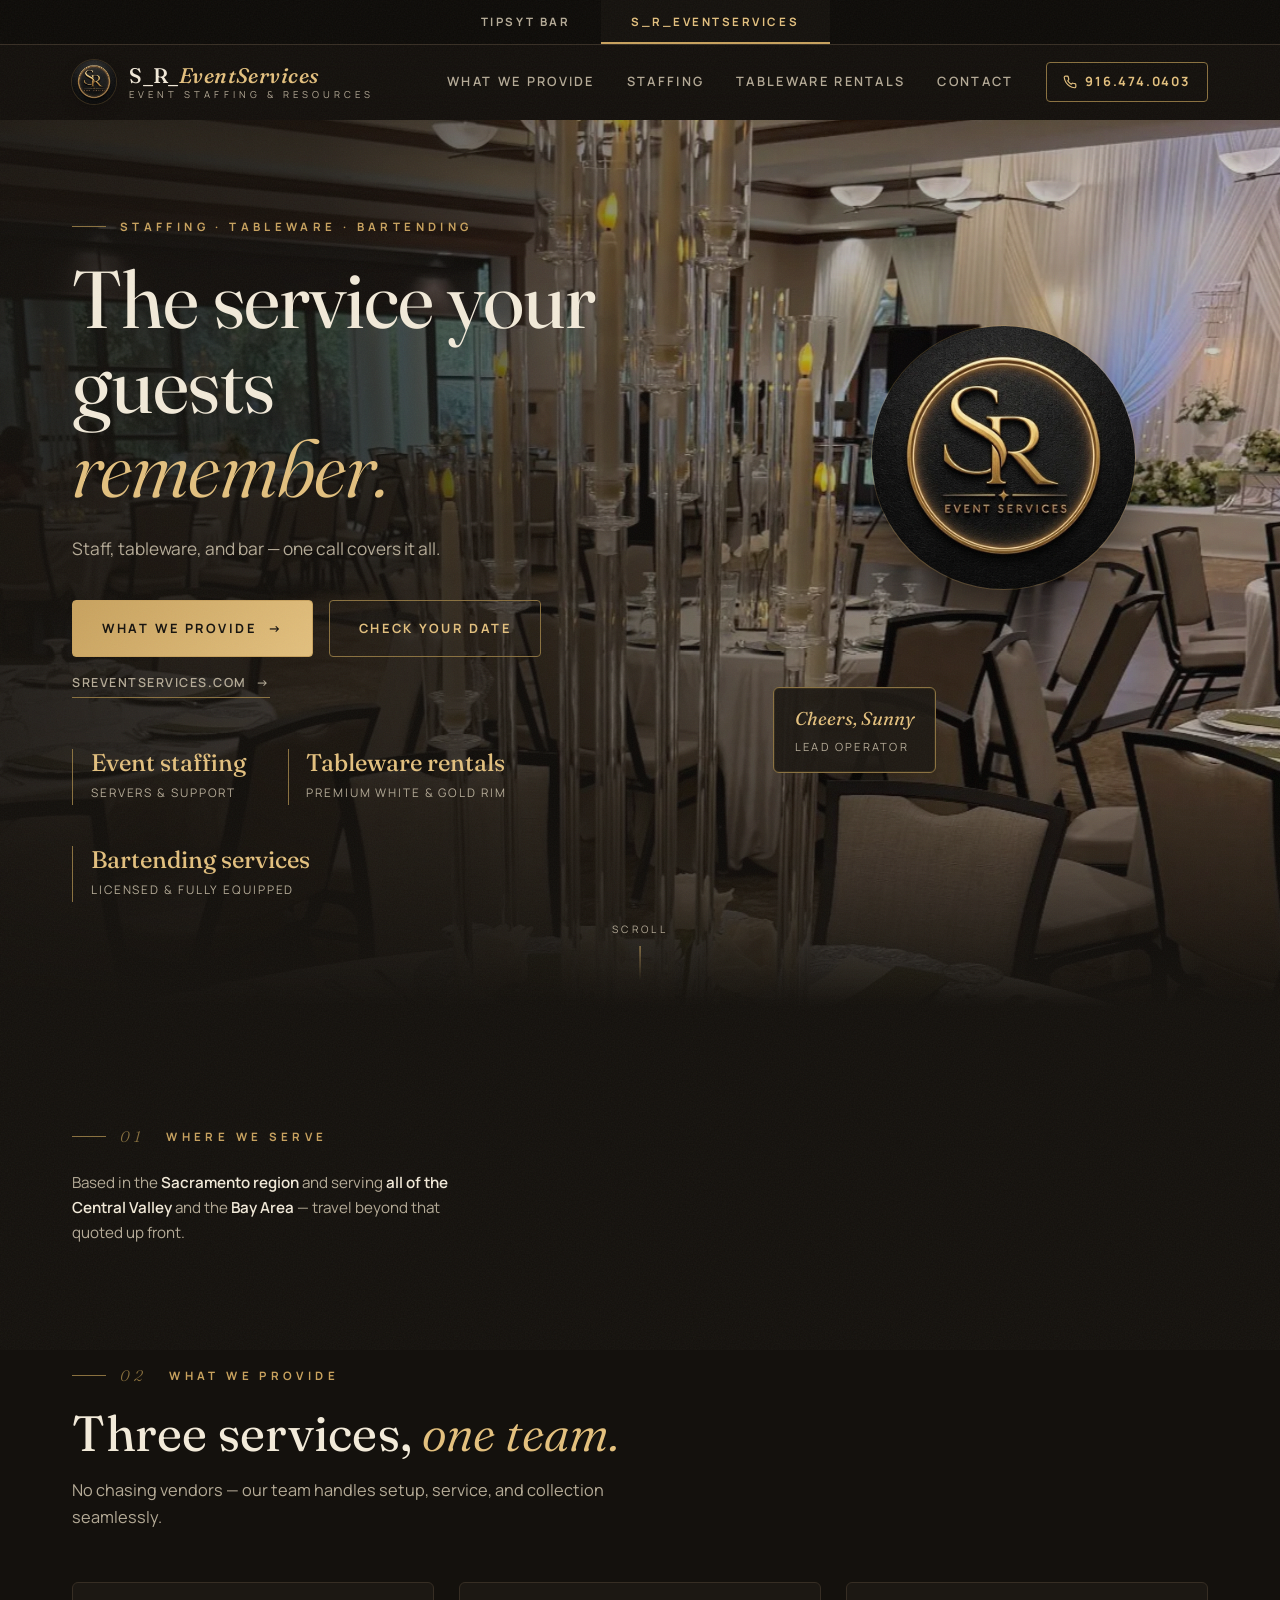
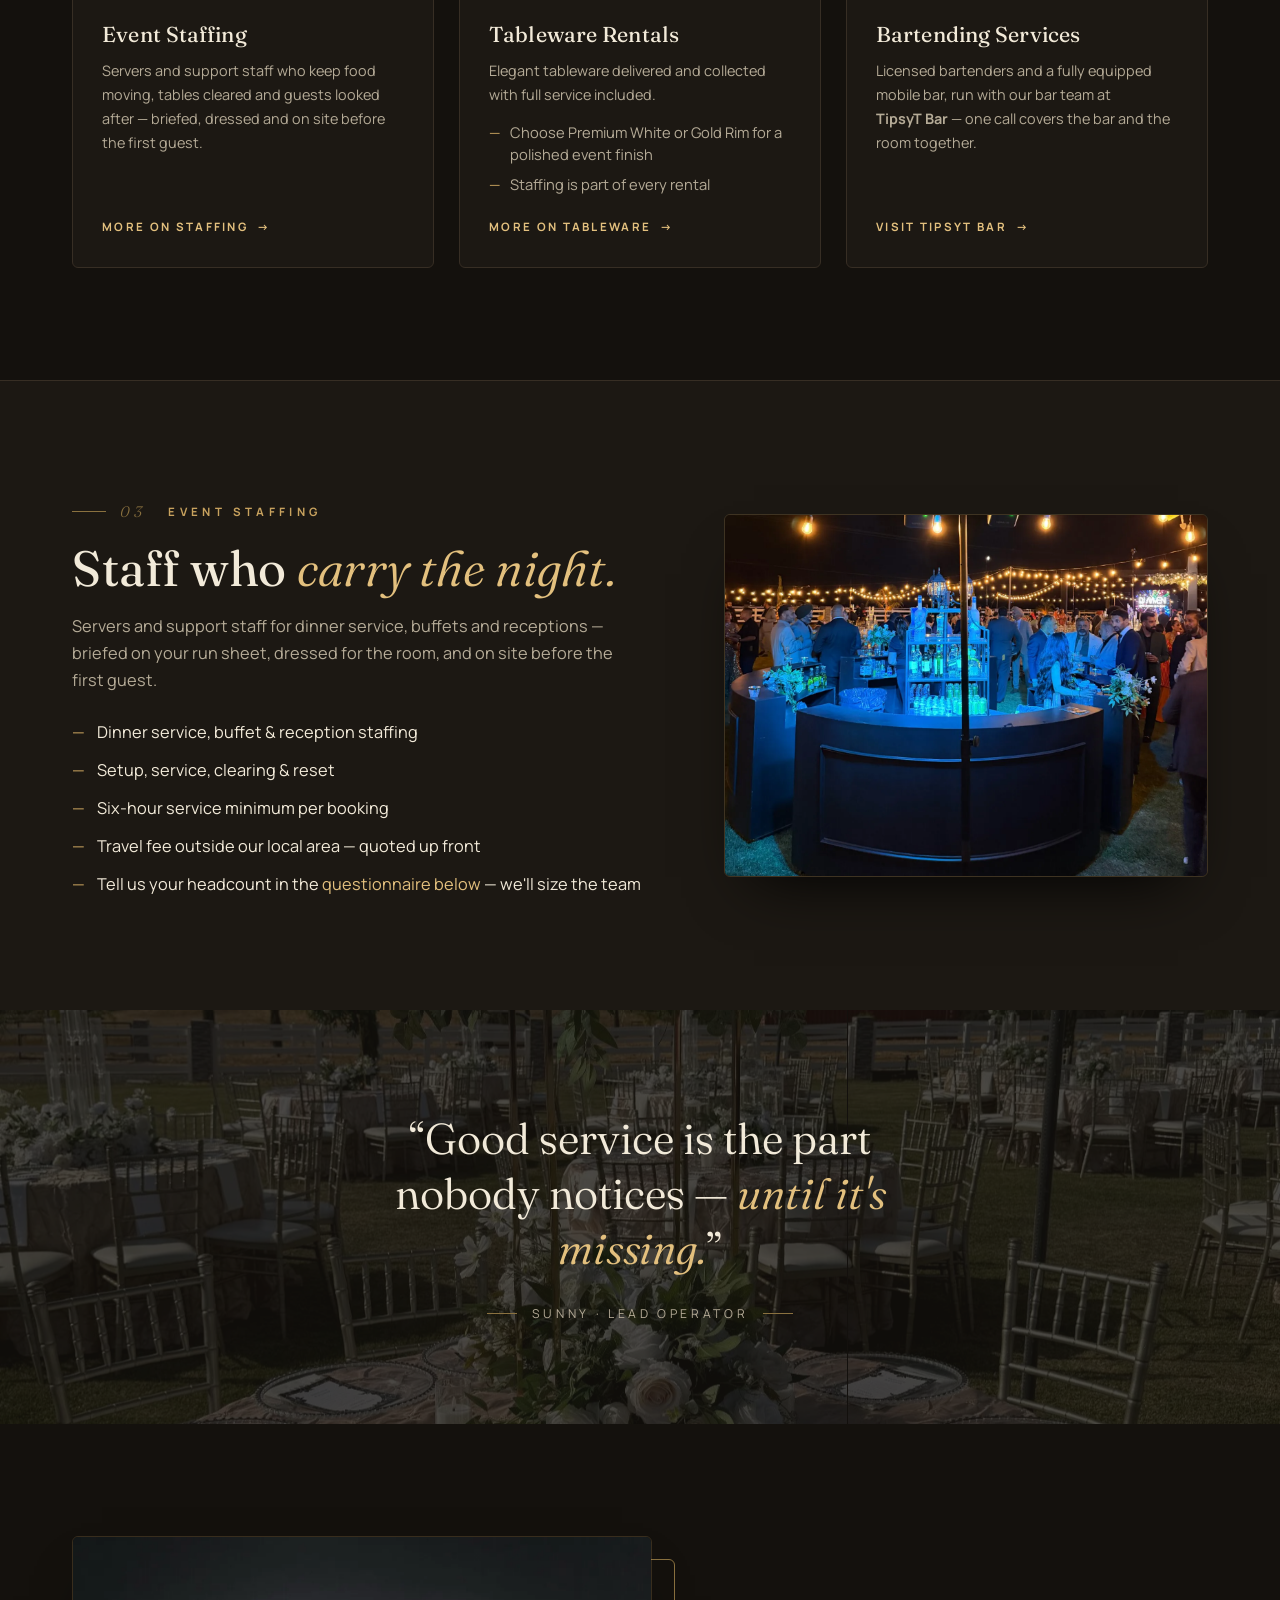
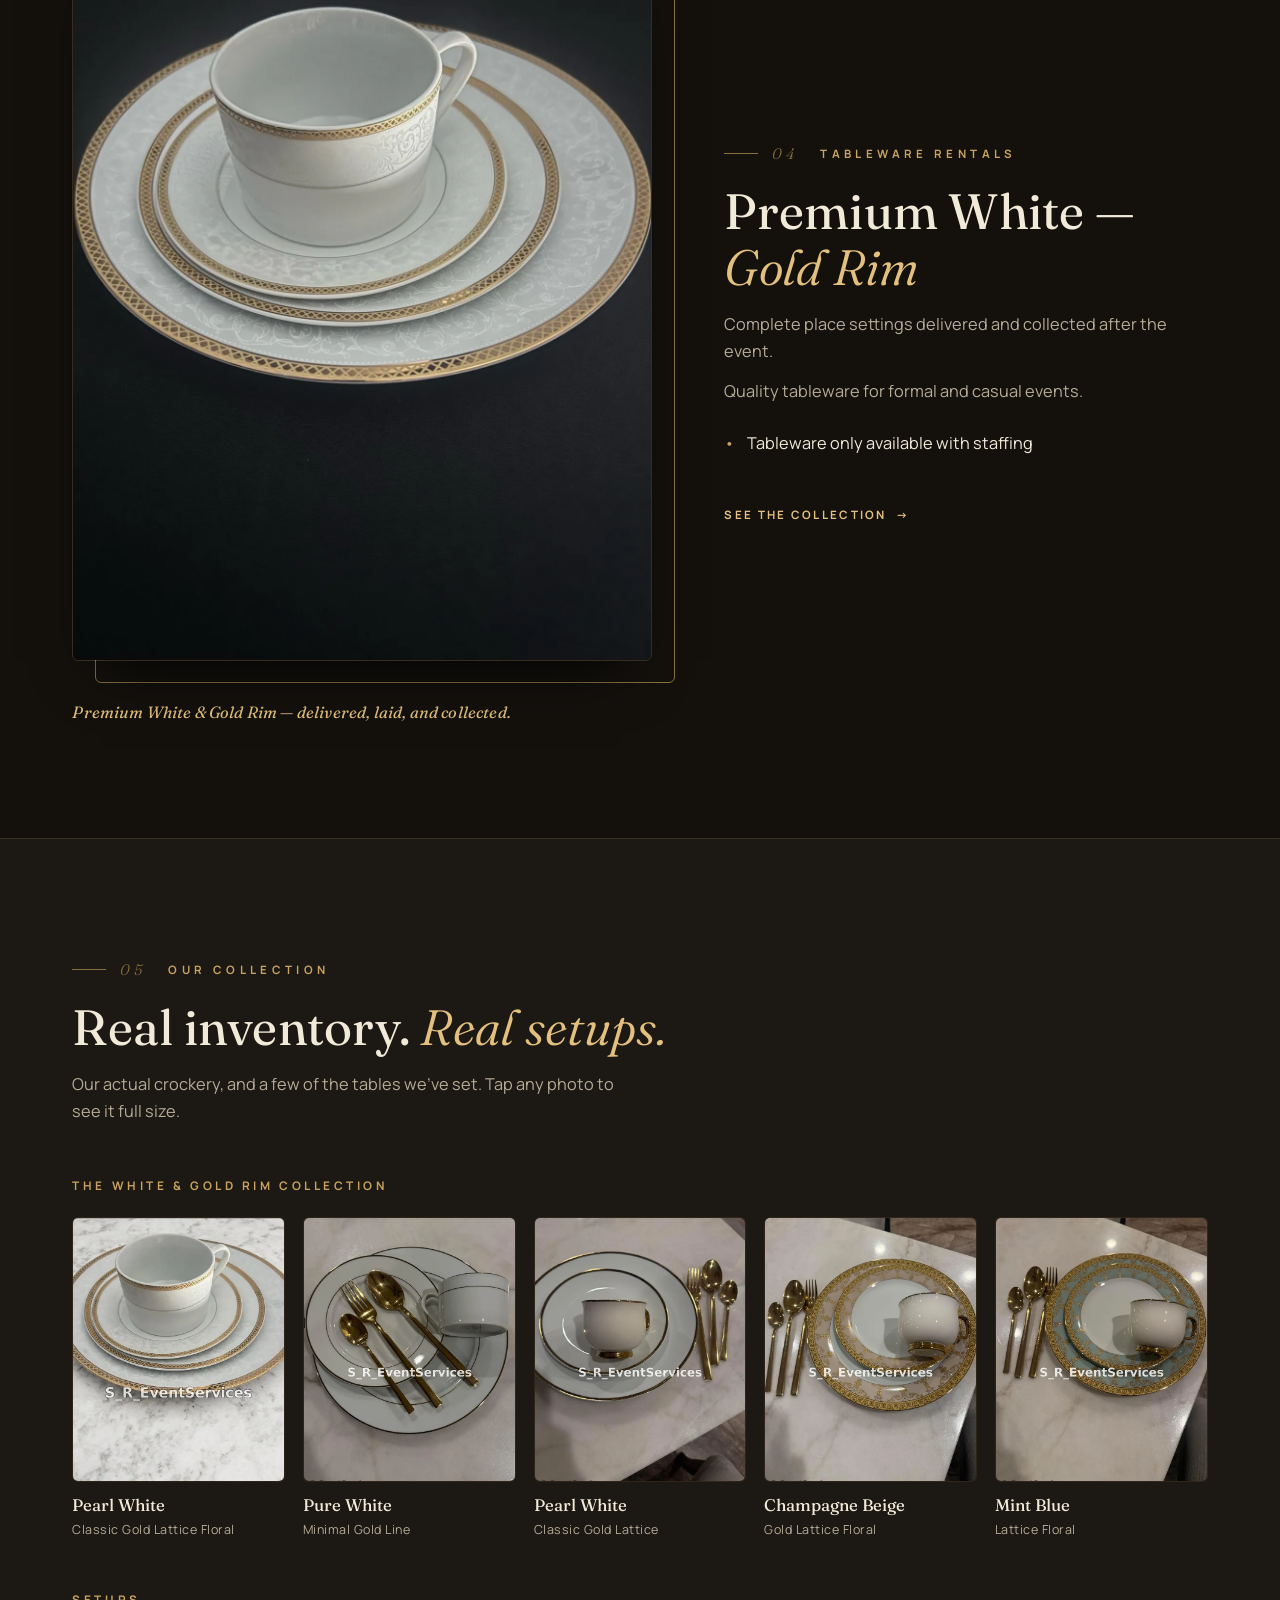
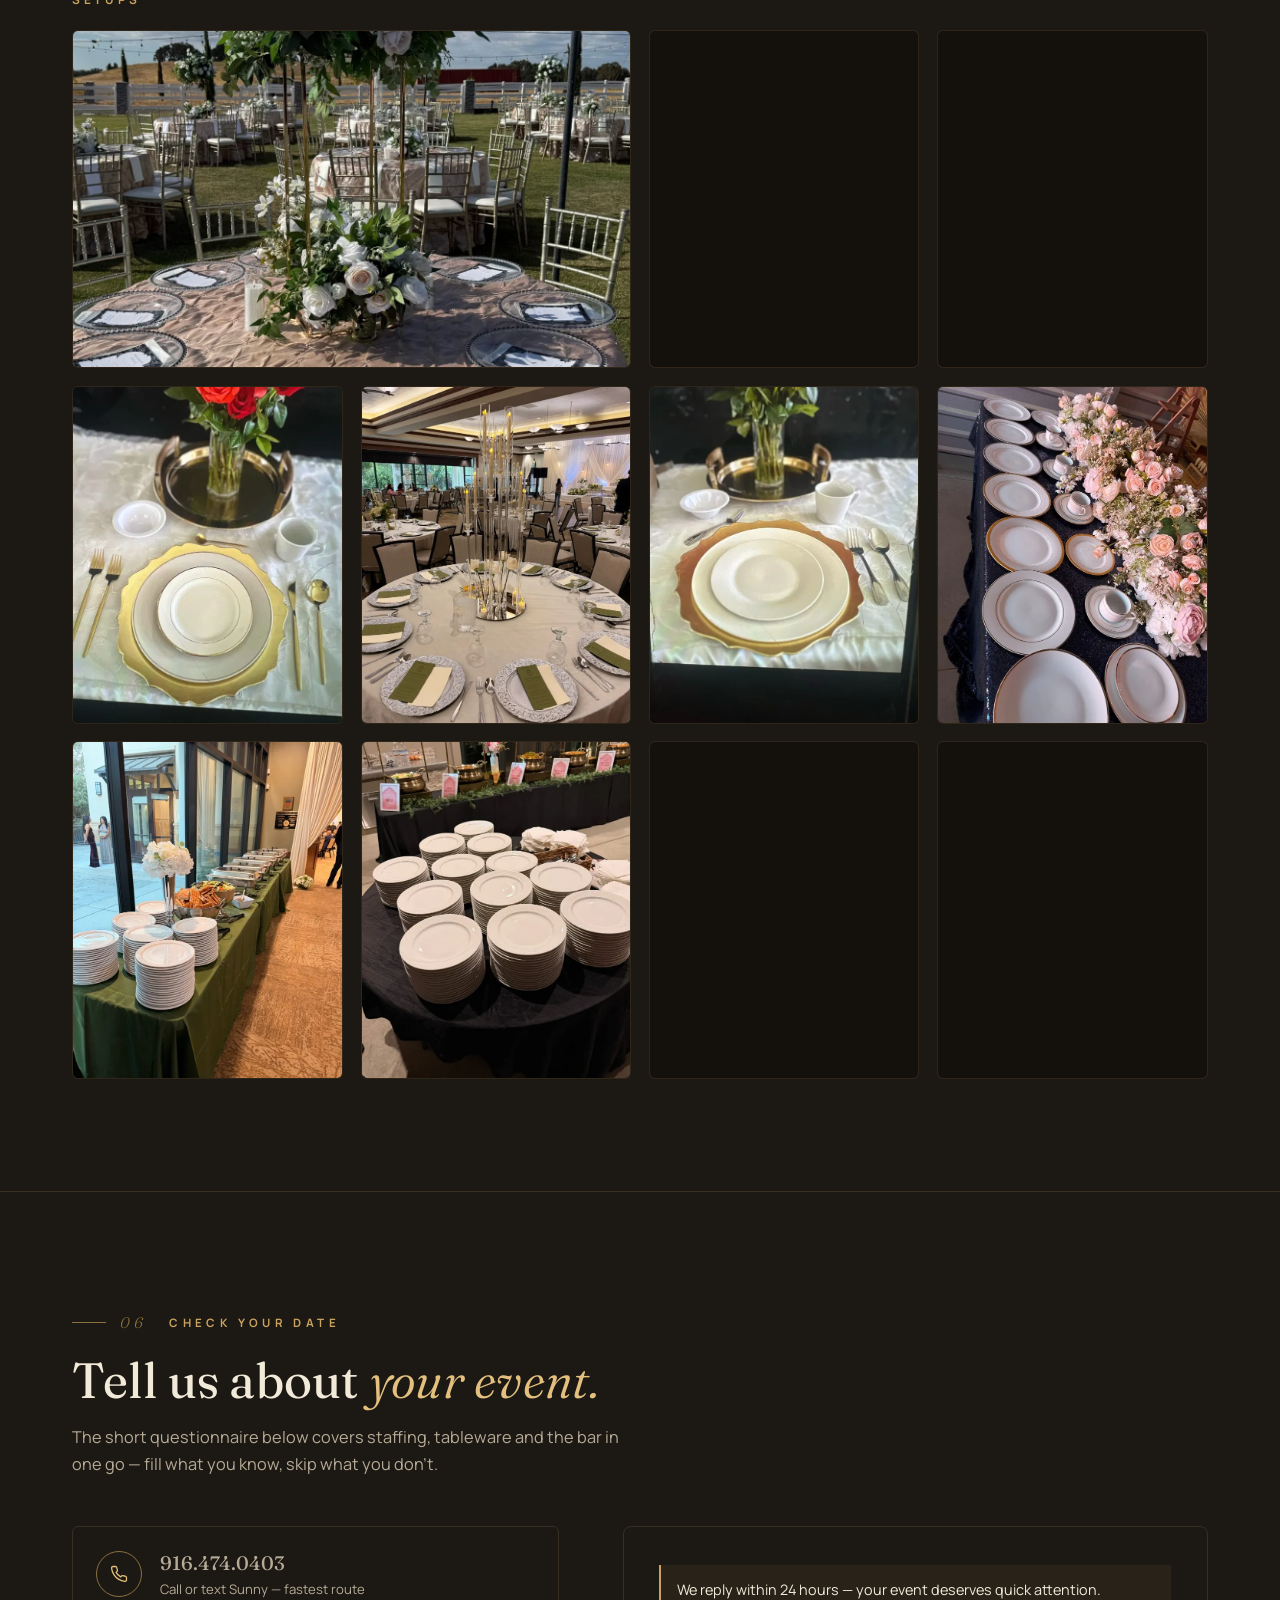
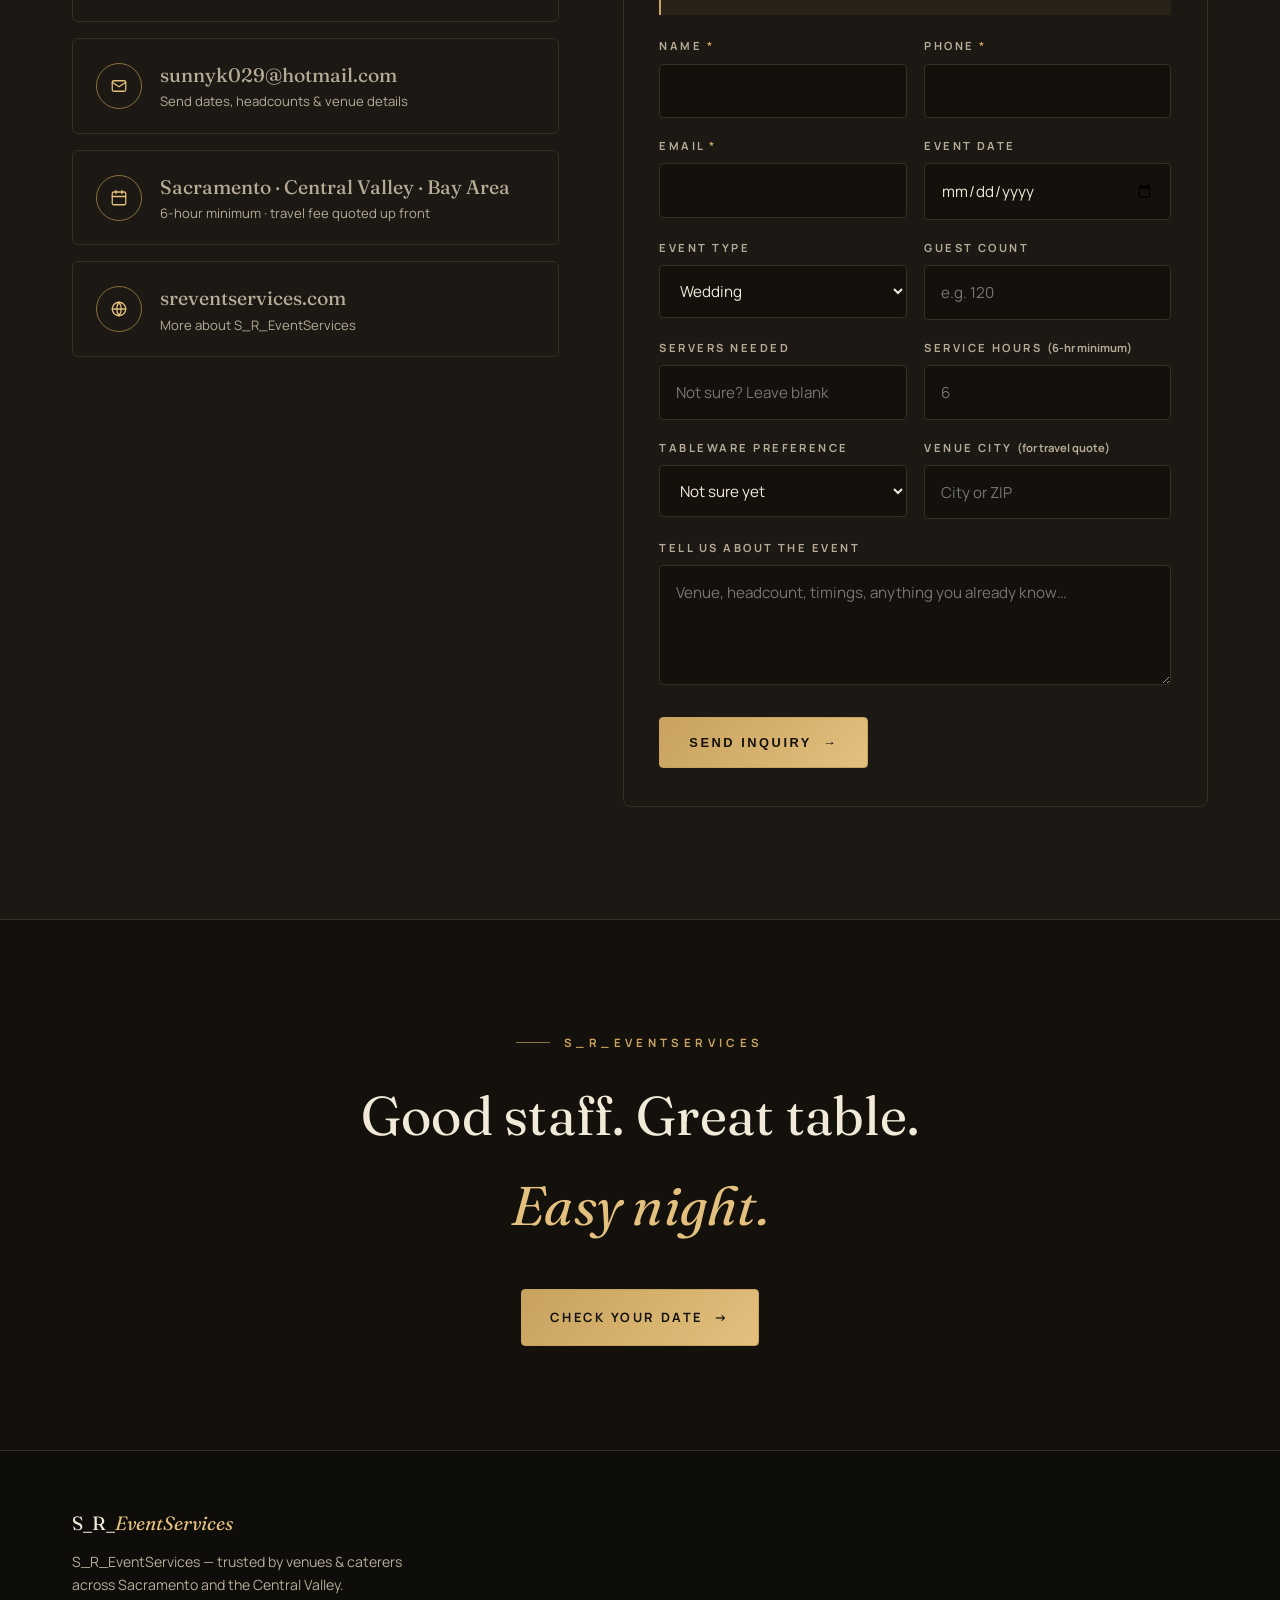
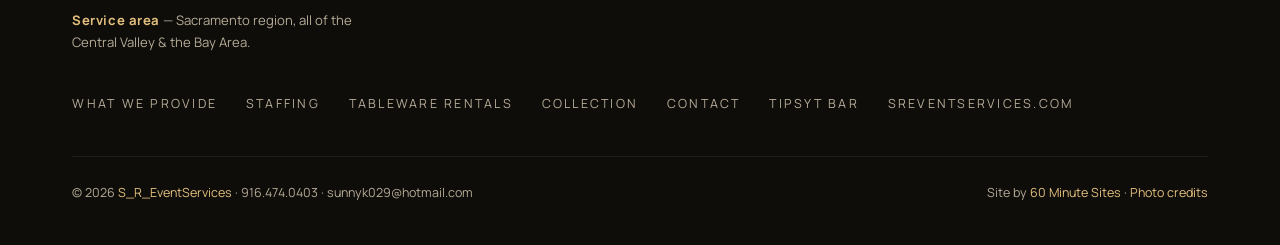
==== commit eaf0b4c3: "SR round 11: his copy + gallery of all his photos; move to tipsytbar.com Doc 2 edits, all placed ver" ====
--- a/sr/index.html
+++ b/sr/index.html
@@ -13,7 +13,7 @@
 <link rel="preconnect" href="https://fonts.googleapis.com">
 <link rel="preconnect" href="https://fonts.gstatic.com" crossorigin>
 <link href="https://fonts.googleapis.com/css2?family=Fraunces:ital,opsz,wght@0,9..144,300..600;1,9..144,300..600&family=Manrope:wght@400..800&display=swap" rel="stylesheet">
-<link rel="stylesheet" href="/assets/css/main.css?v=10">
+<link rel="stylesheet" href="/assets/css/main.css?v=11">
 <noscript><style>.rv,.hl-in{opacity:1;transform:none}.hero .kicker,.hero .lede,.hero-ctas,.hero-meta,.hero-stack{opacity:1;transform:none}.intro-veil{display:none}</style></noscript>
 <script type="application/ld+json">
 {
@@ -21,11 +21,11 @@
   "@type": "LocalBusiness",
   "name": "S_R_EventServices",
   "description": "Event staffing, tableware rentals and bartending services for weddings, corporate events and private parties.",
-  "url": "https://tipsyteebar.com/sr/",
+  "url": "https://tipsytbar.com/sr/",
   "sameAs": ["https://sreventservices.com/"],
   "telephone": "+1-916-474-0403",
   "email": "sunnyk029@hotmail.com",
-  "image": "https://tipsyteebar.com/assets/img/sr-logo.png",
+  "image": "https://tipsytbar.com/assets/img/sr-logo.png",
   "areaServed": [
     {"@type": "Place", "name": "Sacramento region, California"},
     {"@type": "Place", "name": "Central Valley, California"},
@@ -85,9 +85,7 @@
   <div>
    <span class="kicker">Staffing &middot; Tableware &middot; Bartending</span>
    <h1><span class="hl"><span class="hl-in">The service your guests</span></span><span class="hl"><span class="hl-in"><i>remember.</i></span></span></h1>
-   <p class="lede">S_R_EventServices brings the trained staff, the table and the bar to your
-   event &mdash; servers who keep the room running, tableware delivered, laid and collected,
-   and licensed bartenders when you want them.</p>
+   <p class="lede">Staff, tableware, and bar &mdash; one call covers it all.</p>
    <div class="hero-ctas">
     <a class="btn" href="/sr/#services">What we provide <span class="ar">&rarr;</span></a>
     <a class="btn ghost" href="/sr/#contact">Check your date</a>
@@ -131,8 +129,8 @@
   <div class="rv">
    <span class="kicker"><span class="sec-num">02</span> What we provide</span>
    <h2 class="sec">Three services, <i>one team.</i></h2>
-   <p class="lede">Staff, tableware and the bar &mdash; so you're not chasing three vendors the
-   week of your event.</p>
+   <p class="lede">No chasing vendors &mdash; our team handles setup, service, and collection
+   seamlessly.</p>
   </div>
   <div class="svc-grid plain">
    <article class="svc rv">
@@ -146,8 +144,11 @@
    <article class="svc rv" style="--rvd:.08s">
     <div class="s-body">
      <h3>Tableware Rentals</h3>
-     <p>Premium White and Gold Rim place settings, cutlery and linen-ready tables
-     &mdash; delivered, laid before your guests arrive and collected dirty.</p>
+     <p>Elegant tableware delivered and collected with full service included.</p>
+     <ul class="s-list">
+      <li>Choose Premium White or Gold Rim for a polished event finish</li>
+      <li>Staffing is part of every rental</li>
+     </ul>
      <a class="s-more" href="/sr/#tableware">More on tableware <span class="ar">&rarr;</span></a>
     </div>
    </article>
@@ -205,27 +206,71 @@
 <section id="tableware" class="pad">
  <div class="wrap">
   <div class="intro-grid">
-   <div class="intro-img rv" style="--rvd:.15s">
-    <div class="frame">
-     <picture><source srcset="/assets/img/sr-tableware.webp" type="image/webp"><img src="/assets/img/sr-tableware.jpg" alt="Place settings with chargers, menus and cutlery laid for a reception" loading="lazy" decoding="async"></picture>
-    </div>
+   <div class="rv" style="--rvd:.15s">
+    <div class="intro-img">
+     <div class="frame">
+      <picture><source srcset="/assets/img/sr-tableware.webp" type="image/webp"><img src="/assets/img/sr-tableware.jpg" alt="Pearl White place setting with gold lattice rim — cup, saucer and plates" loading="lazy" decoding="async"></picture>
+     </div>
+    </div>
+    <p class="img-cap">Premium White &amp; Gold Rim &mdash; delivered, laid, and collected.</p>
    </div>
    <div class="rv">
     <span class="kicker"><span class="sec-num">04</span> Tableware Rentals</span>
-    <h2 class="sec">Premium White.<br><i>Gold Rim.</i></h2>
-    <p class="lede">Complete place settings, delivered and laid before your guests arrive
-    &mdash; and collected dirty, so nobody's washing up at midnight. Two house lines:</p>
-    <div class="chips" style="margin-top:1.4rem">
-     <span class="chip"><i>&#10022;</i>Premium White</span>
-     <span class="chip"><i>&#10022;</i>Gold Rim</span>
-    </div>
+    <h2 class="sec">Premium White &mdash; <i>Gold Rim</i></h2>
+    <p class="lede">Complete place settings delivered and collected after the event.</p>
+    <p class="lede" style="margin-top:.8rem">Quality tableware for formal and casual events.</p>
     <ul class="checks" style="margin-top:1.6rem;list-style:none;display:grid;gap:.7rem">
-     <li style="display:flex;gap:.7rem"><span style="color:var(--gold)">&mdash;</span><span>Full place settings &mdash; plates and cups for every course</span></li>
-     <li style="display:flex;gap:.7rem"><span style="color:var(--gold)">&mdash;</span><span>Glassware to match the menu &mdash; flutes, tumblers, stemware</span></li>
-     <li style="display:flex;gap:.7rem"><span style="color:var(--gold)">&mdash;</span><span>Cutlery, napkins and linen-ready tables</span></li>
-     <li style="display:flex;gap:.7rem"><span style="color:var(--gold)">&mdash;</span><span>Delivered, laid &amp; collected &mdash; rent on their own or with staffing</span></li>
+     <li style="display:flex;gap:.7rem"><span style="color:var(--gold)">&bull;</span><span>Tableware only available with staffing</span></li>
     </ul>
-   </div>
+    <a class="s-more" style="margin-top:1.6rem" href="/sr/#gallery">See the collection <span class="ar">&rarr;</span></a>
+   </div>
+  </div>
+ </div>
+</section>
+
+<section id="gallery" class="pad" style="background:var(--ink-2);border-top:1px solid var(--line)">
+ <div class="wrap">
+  <div class="rv">
+   <span class="kicker"><span class="sec-num">05</span> Our collection</span>
+   <h2 class="sec">Real inventory. <i>Real setups.</i></h2>
+   <p class="lede">Our actual crockery, and a few of the tables we've set. Tap any photo to see it full size.</p>
+  </div>
+  <h3 class="g-sub rv">The White &amp; Gold Rim collection</h3>
+  <div class="collection rv">
+   <figure class="coll-item">
+    <a class="lb" href="/assets/img/gallery/c-pearl-white-gold-lattice-floral.jpg" data-cap="Pearl White &middot; Classic Gold Lattice Floral"><picture><source srcset="/assets/img/gallery/c-pearl-white-gold-lattice-floral-t.webp" type="image/webp"><img src="/assets/img/gallery/c-pearl-white-gold-lattice-floral-t.jpg" alt="Pearl White tableware, Classic Gold Lattice Floral pattern" loading="lazy" decoding="async" width="700" height="875"></picture></a>
+    <figcaption><b>Pearl White</b><span>Classic Gold Lattice Floral</span></figcaption>
+   </figure>
+   <figure class="coll-item">
+    <a class="lb" href="/assets/img/gallery/c-pure-white-minimal-gold-line.jpg" data-cap="Pure White &middot; Minimal Gold Line"><picture><source srcset="/assets/img/gallery/c-pure-white-minimal-gold-line-t.webp" type="image/webp"><img src="/assets/img/gallery/c-pure-white-minimal-gold-line-t.jpg" alt="Pure White tableware, Minimal Gold Line pattern" loading="lazy" decoding="async" width="700" height="875"></picture></a>
+    <figcaption><b>Pure White</b><span>Minimal Gold Line</span></figcaption>
+   </figure>
+   <figure class="coll-item">
+    <a class="lb" href="/assets/img/gallery/c-pearl-white-gold-lattice.jpg" data-cap="Pearl White &middot; Classic Gold Lattice"><picture><source srcset="/assets/img/gallery/c-pearl-white-gold-lattice-t.webp" type="image/webp"><img src="/assets/img/gallery/c-pearl-white-gold-lattice-t.jpg" alt="Pearl White tableware, Classic Gold Lattice pattern" loading="lazy" decoding="async" width="700" height="875"></picture></a>
+    <figcaption><b>Pearl White</b><span>Classic Gold Lattice</span></figcaption>
+   </figure>
+   <figure class="coll-item">
+    <a class="lb" href="/assets/img/gallery/c-champagne-beige-gold-lattice-floral.jpg" data-cap="Champagne Beige &middot; Gold Lattice Floral"><picture><source srcset="/assets/img/gallery/c-champagne-beige-gold-lattice-floral-t.webp" type="image/webp"><img src="/assets/img/gallery/c-champagne-beige-gold-lattice-floral-t.jpg" alt="Champagne Beige tableware, Gold Lattice Floral pattern" loading="lazy" decoding="async" width="700" height="875"></picture></a>
+    <figcaption><b>Champagne Beige</b><span>Gold Lattice Floral</span></figcaption>
+   </figure>
+   <figure class="coll-item">
+    <a class="lb" href="/assets/img/gallery/c-mint-blue-lattice-floral.jpg" data-cap="Mint Blue &middot; Lattice Floral"><picture><source srcset="/assets/img/gallery/c-mint-blue-lattice-floral-t.webp" type="image/webp"><img src="/assets/img/gallery/c-mint-blue-lattice-floral-t.jpg" alt="Mint Blue tableware, Lattice Floral pattern" loading="lazy" decoding="async" width="700" height="875"></picture></a>
+    <figcaption><b>Mint Blue</b><span>Lattice Floral</span></figcaption>
+   </figure>
+  </div>
+  <h3 class="g-sub rv">Setups</h3>
+  <div class="setups rv">
+   <a class="g-item g-wide lb" href="/assets/img/gallery/s07-outdoor-reception.jpg" data-cap="Outdoor reception"><picture><source srcset="/assets/img/gallery/s07-outdoor-reception-w.webp" type="image/webp"><img src="/assets/img/gallery/s07-outdoor-reception-w.jpg" alt="Outdoor reception set with linens, chargers and floral centrepieces" loading="lazy" decoding="async" width="1400" height="700"></picture></a>
+   <a class="g-item lb" href="/assets/img/gallery/s01-gold-filigree-roses.jpg" data-cap="Gold filigree place setting"><picture><source srcset="/assets/img/gallery/s01-gold-filigree-roses-t.webp" type="image/webp"><img src="/assets/img/gallery/s01-gold-filigree-roses-t.jpg" alt="Gold filigree place setting" loading="lazy" decoding="async" width="700" height="875"></picture></a>
+   <a class="g-item lb" href="/assets/img/gallery/s02-gold-rim-stack.jpg" data-cap="Gold rim place setting"><picture><source srcset="/assets/img/gallery/s02-gold-rim-stack-t.webp" type="image/webp"><img src="/assets/img/gallery/s02-gold-rim-stack-t.jpg" alt="Gold rim place setting" loading="lazy" decoding="async" width="700" height="875"></picture></a>
+   <a class="g-item lb" href="/assets/img/gallery/s03-gold-charger-roses.jpg" data-cap="Gold scalloped charger setting"><picture><source srcset="/assets/img/gallery/s03-gold-charger-roses-t.webp" type="image/webp"><img src="/assets/img/gallery/s03-gold-charger-roses-t.jpg" alt="Gold scalloped charger setting" loading="lazy" decoding="async" width="700" height="875"></picture></a>
+   <a class="g-item lb" href="/assets/img/gallery/s04-ballroom.jpg" data-cap="Ballroom reception"><picture><source srcset="/assets/img/gallery/s04-ballroom-t.webp" type="image/webp"><img src="/assets/img/gallery/s04-ballroom-t.jpg" alt="Ballroom reception" loading="lazy" decoding="async" width="700" height="875"></picture></a>
+   <a class="g-item lb" href="/assets/img/gallery/s05-copper-charger.jpg" data-cap="Copper charger setting"><picture><source srcset="/assets/img/gallery/s05-copper-charger-t.webp" type="image/webp"><img src="/assets/img/gallery/s05-copper-charger-t.jpg" alt="Copper charger setting" loading="lazy" decoding="async" width="700" height="875"></picture></a>
+   <a class="g-item lb" href="/assets/img/gallery/s06-place-row-florals.jpg" data-cap="Place settings with florals"><picture><source srcset="/assets/img/gallery/s06-place-row-florals-t.webp" type="image/webp"><img src="/assets/img/gallery/s06-place-row-florals-t.jpg" alt="Place settings with florals" loading="lazy" decoding="async" width="700" height="875"></picture></a>
+   <a class="g-item lb" href="/assets/img/gallery/s08-buffet-service.jpg" data-cap="Buffet service"><picture><source srcset="/assets/img/gallery/s08-buffet-service-t.webp" type="image/webp"><img src="/assets/img/gallery/s08-buffet-service-t.jpg" alt="Buffet service" loading="lazy" decoding="async" width="700" height="875"></picture></a>
+   <a class="g-item lb" href="/assets/img/gallery/s09-plate-service.jpg" data-cap="Plate service"><picture><source srcset="/assets/img/gallery/s09-plate-service-t.webp" type="image/webp"><img src="/assets/img/gallery/s09-plate-service-t.jpg" alt="Plate service" loading="lazy" decoding="async" width="700" height="875"></picture></a>
+   <a class="g-item lb" href="/assets/img/gallery/s10-evening-bar.jpg" data-cap="Evening event"><picture><source srcset="/assets/img/gallery/s10-evening-bar-t.webp" type="image/webp"><img src="/assets/img/gallery/s10-evening-bar-t.jpg" alt="Evening event" loading="lazy" decoding="async" width="700" height="875"></picture></a>
+   <a class="g-item lb" href="/assets/img/gallery/s11-inventory.jpg" data-cap="Our inventory"><picture><source srcset="/assets/img/gallery/s11-inventory-t.webp" type="image/webp"><img src="/assets/img/gallery/s11-inventory-t.jpg" alt="Our inventory" loading="lazy" decoding="async" width="700" height="875"></picture></a>
   </div>
  </div>
 </section>
@@ -233,7 +278,7 @@
 <section id="contact" class="pad" style="background:var(--ink-2);border-top:1px solid var(--line)">
  <div class="wrap">
   <div class="rv">
-   <span class="kicker"><span class="sec-num">05</span> Check your date</span>
+   <span class="kicker"><span class="sec-num">06</span> Check your date</span>
    <h2 class="sec">Tell us about <i>your event.</i></h2>
    <p class="lede">The short questionnaire below covers staffing, tableware and the bar in one go &mdash;
    fill what you know, skip what you don't.</p>
@@ -260,6 +305,7 @@
    <div class="form-card rv" style="--rvd:.1s">
     <form action="https://60minutesites.com/form/contact-form-d57a" method="POST" class="quote-form" data-source="sr-home">
      <input type="text" name="_gotcha" style="display:none" tabindex="-1" aria-hidden="true">
+     <p class="reply-note">We reply within 24 hours &mdash; your event deserves quick attention.</p>
      <div class="fgrid">
       <div class="field"><label for="q-name">Name <span class="req">*</span></label>
        <input id="q-name" name="name" type="text" autocomplete="name" required></div>
@@ -289,7 +335,7 @@
        <textarea id="q-msg" name="message" placeholder="Venue, headcount, timings, anything you already know…"></textarea></div>
      </div>
      <div style="margin-top:1.5rem"><button class="btn" type="submit">Send inquiry <span class="ar">&rarr;</span></button></div>
-     <p class="form-ok">Got it &mdash; we'll get back to you within one business day.</p>
+     <p class="form-ok">Got it &mdash; we'll reply within 24 hours.</p>
     </form>
    </div>
   </div>
@@ -307,15 +353,14 @@
   <div class="f-grid">
    <div>
     <span class="wm-top" style="font-family:var(--serif);font-size:1.2rem;color:var(--cream)">S_R_<i style="color:var(--gold-bright)">EventServices</i></span>
-    <p style="margin-top:.6rem;max-width:34ch">Event staffing, tableware rentals and bartending
-    for weddings, corporate events and private parties &mdash; with our bar team at
-    <a href="/">TipsyT Bar</a>.</p>
+    <p style="margin-top:.6rem;max-width:38ch">S_R_EventServices &mdash; trusted by venues &amp; caterers across Sacramento and the Central Valley.</p>
     <p class="f-area"><b>Service area</b> &mdash; Sacramento region, all of the Central Valley &amp; the Bay Area.</p>
    </div>
    <div class="f-nav">
     <a href="/sr/#services">What we provide</a>
     <a href="/sr/#staffing">Staffing</a>
     <a href="/sr/#tableware">Tableware Rentals</a>
+    <a href="/sr/#gallery">Collection</a>
     <a href="/sr/#contact">Contact</a>
     <a href="/">TipsyT Bar</a>
     <a href="https://sreventservices.com/" rel="noopener" target="_blank">sreventservices.com</a>
@@ -328,6 +373,6 @@
  </div>
 </footer>
 
-<script src="/assets/js/main.js?v=10" defer></script>
+<script src="/assets/js/main.js?v=11" defer></script>
 </body>
 </html>
--- a/assets/css/main.css
+++ b/assets/css/main.css
@@ -663,3 +663,69 @@
   .page-hero .kicker, .page-hero .lede, .page-hero .hero-ctas { opacity: 1; transform: none; }
   * { transition-duration: .01ms !important; }
 }
+
+/* ---------- round 11: tableware card list, captions, reply note ---------- */
+.s-list { list-style: none; margin-top: .9rem; display: grid; gap: .45rem; }
+.s-list li { display: flex; gap: .6rem; color: var(--cream-dim); font-size: .92rem; line-height: 1.5; }
+.s-list li::before { content: "—"; color: var(--gold); flex: none; }
+.img-cap {
+  margin-top: 2.4rem; font-family: var(--serif); font-style: italic;
+  font-size: 1.02rem; color: var(--gold-bright); letter-spacing: .01em;
+}
+.reply-note {
+  margin: 0 0 1.4rem; padding: .8rem 1rem; border-left: 2px solid var(--gold);
+  background: #c8a25e12; color: var(--cream); font-size: .9rem;
+}
+
+/* ---------- gallery: collection row + setups grid ---------- */
+.g-sub {
+  margin: 3.2rem 0 1.3rem; font-family: var(--sans); font-weight: 700;
+  font-size: .74rem; letter-spacing: .3em; text-transform: uppercase; color: var(--gold);
+}
+.collection { display: grid; grid-template-columns: repeat(5, 1fr); gap: 1.1rem; }
+.coll-item { margin: 0; }
+.coll-item a, .g-item {
+  display: block; overflow: hidden; border-radius: 6px;
+  border: 1px solid #c8a25e26; background: var(--ink);
+}
+.coll-item img, .g-item img {
+  width: 100%; height: 100%; object-fit: cover; aspect-ratio: 4 / 5;
+  transition: transform .9s cubic-bezier(.2,.8,.2,1), opacity .4s;
+}
+.coll-item a:hover img, .g-item:hover img { transform: scale(1.045); }
+.coll-item figcaption { margin-top: .75rem; line-height: 1.35; }
+.coll-item figcaption b { display: block; font-family: var(--serif); font-weight: 450; font-size: 1.05rem; color: var(--cream); }
+.coll-item figcaption span { font-size: .78rem; color: var(--cream-dim); letter-spacing: .04em; }
+.setups { display: grid; grid-template-columns: repeat(4, 1fr); gap: 1.1rem; }
+.g-wide { grid-column: span 2; }
+.g-wide img { aspect-ratio: auto; height: 100%; }
+@media (max-width: 980px) {
+  .collection { grid-template-columns: repeat(5, minmax(62%, 1fr)); overflow-x: auto;
+    scroll-snap-type: x mandatory; padding-bottom: .6rem; scrollbar-width: thin; }
+  .coll-item { scroll-snap-align: start; }
+  .setups { grid-template-columns: repeat(2, 1fr); gap: .7rem; }
+}
+
+/* ---------- lightbox ---------- */
+.lbox {
+  position: fixed; inset: 0; z-index: 500; display: none;
+  align-items: center; justify-content: center; flex-direction: column;
+  background: rgba(10, 8, 6, .95); padding: 3.5rem 1rem 2rem;
+}
+.lbox.open { display: flex; }
+.lbox img {
+  max-width: min(94vw, 1200px); max-height: 78vh; width: auto; height: auto;
+  object-fit: contain; border-radius: 4px; box-shadow: 0 30px 80px -20px #000;
+}
+.lbox-cap { margin-top: 1.1rem; color: var(--cream); font-family: var(--serif); font-size: 1.05rem; text-align: center; }
+.lbox-count { margin-top: .35rem; color: var(--cream-dim); font-size: .72rem; letter-spacing: .2em; }
+.lbox button {
+  position: absolute; background: none; border: 1px solid var(--gold-dim); color: var(--gold-bright);
+  width: 48px; height: 48px; border-radius: 50%; font-size: 1.4rem; line-height: 1; cursor: pointer;
+  display: grid; place-items: center; transition: background .25s, color .25s;
+}
+.lbox button:hover { background: var(--gold); color: var(--ink); }
+.lbox-close { top: 1rem; right: 1rem; }
+.lbox-prev { left: 1rem; top: 50%; transform: translateY(-50%); }
+.lbox-next { right: 1rem; top: 50%; transform: translateY(-50%); }
+@media (max-width: 700px) { .lbox-prev, .lbox-next { top: auto; bottom: 1rem; transform: none; } }
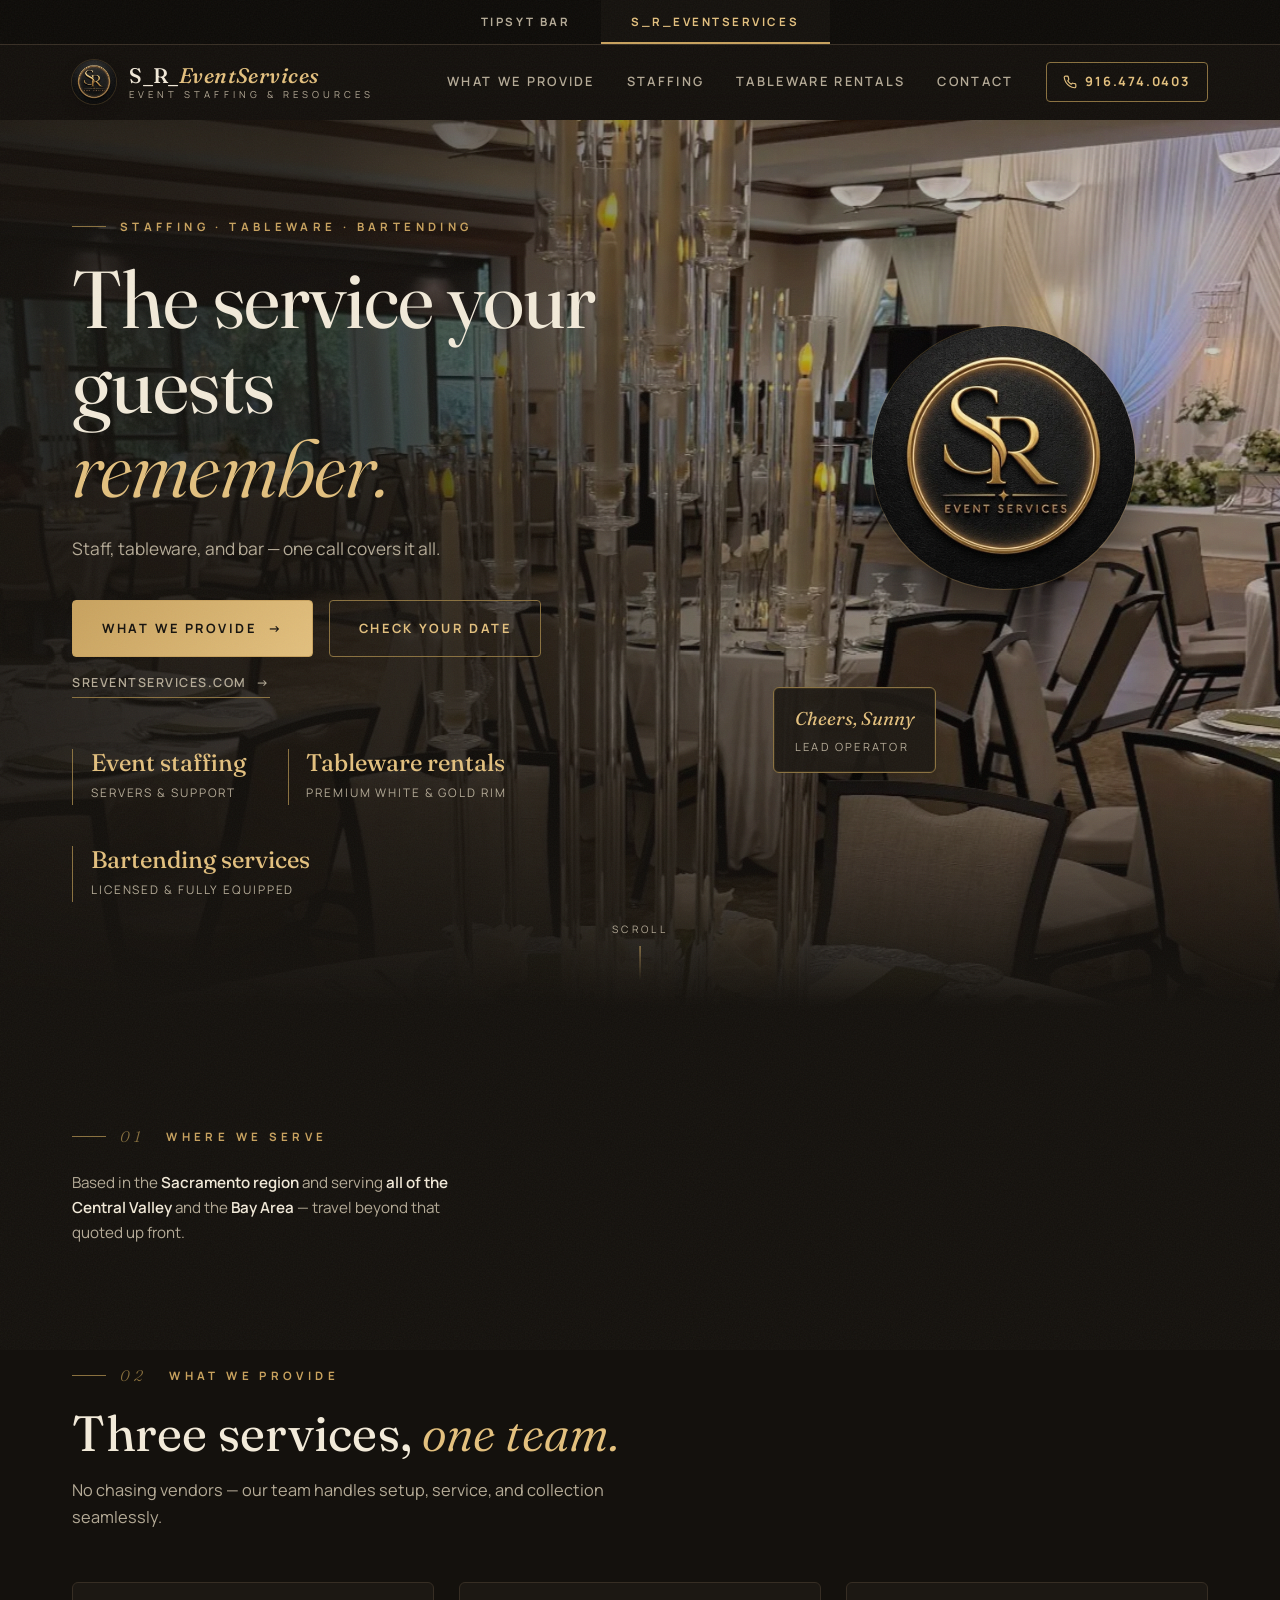
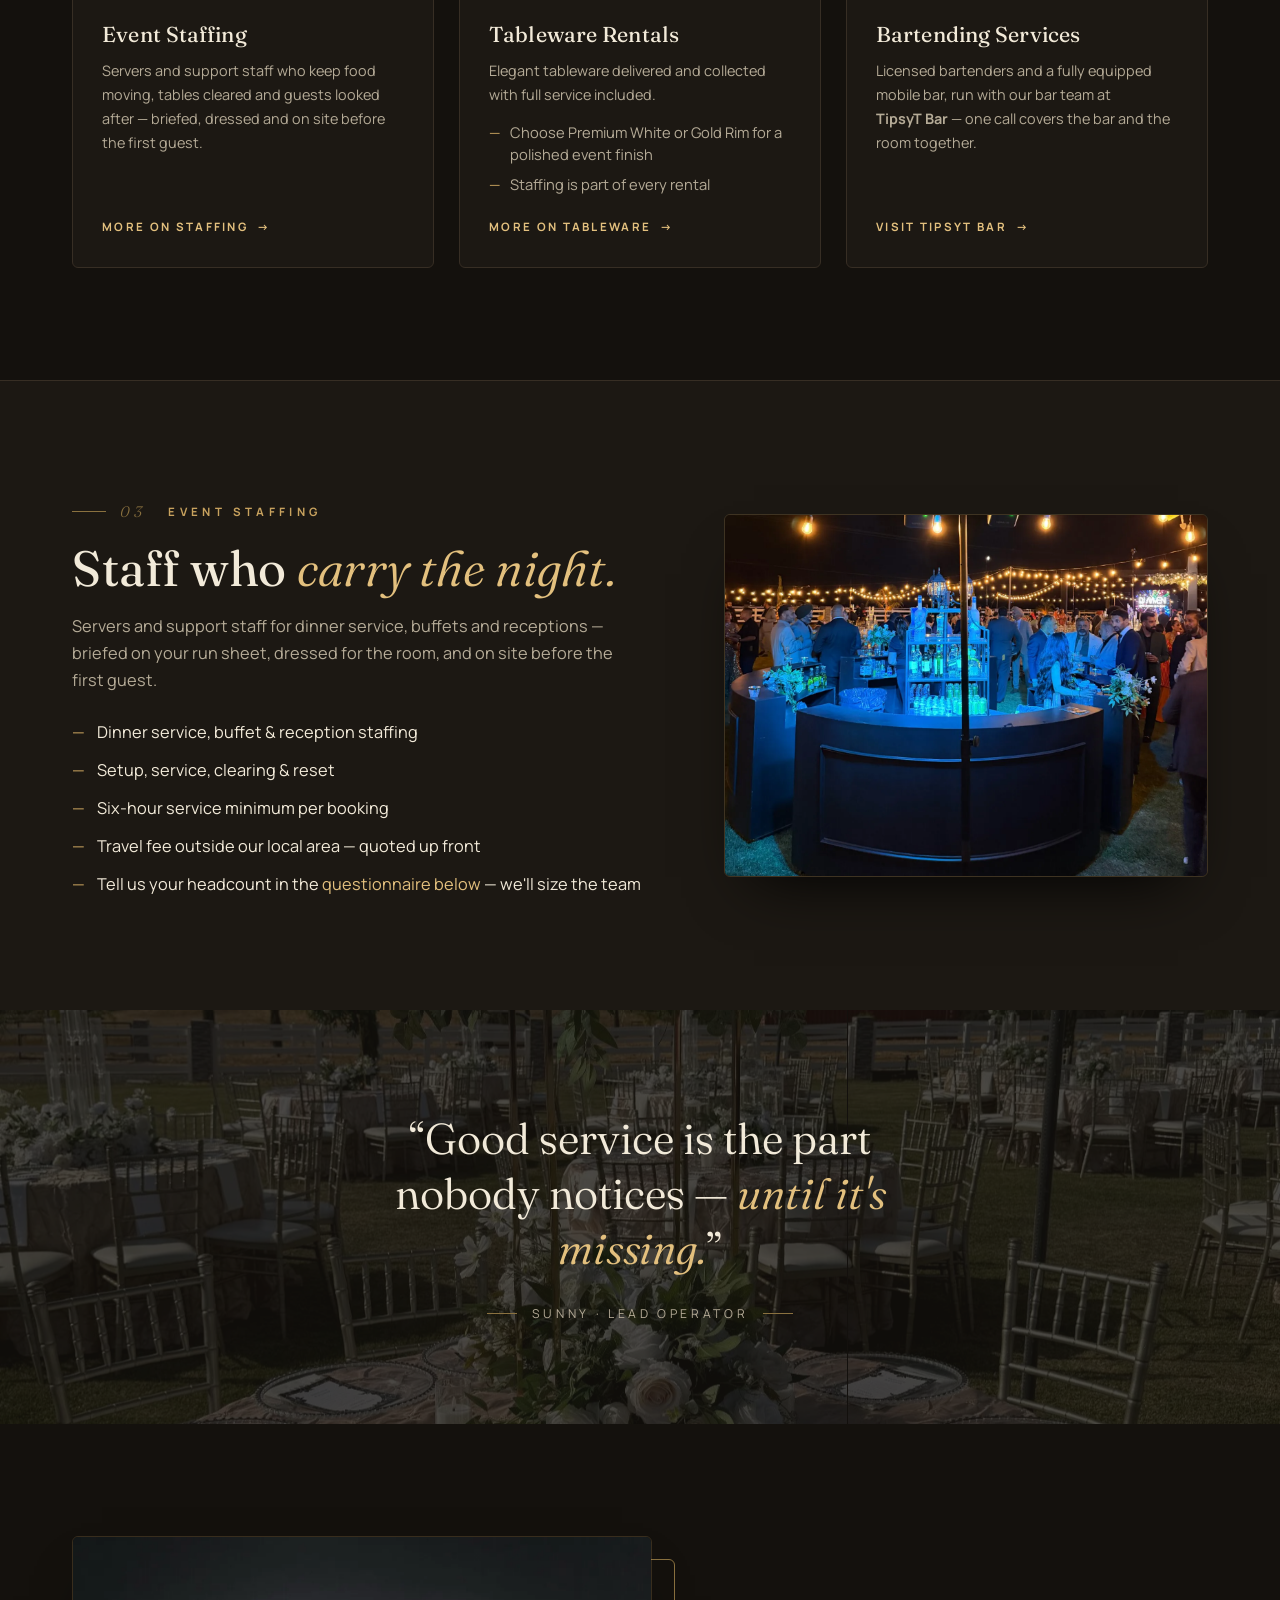
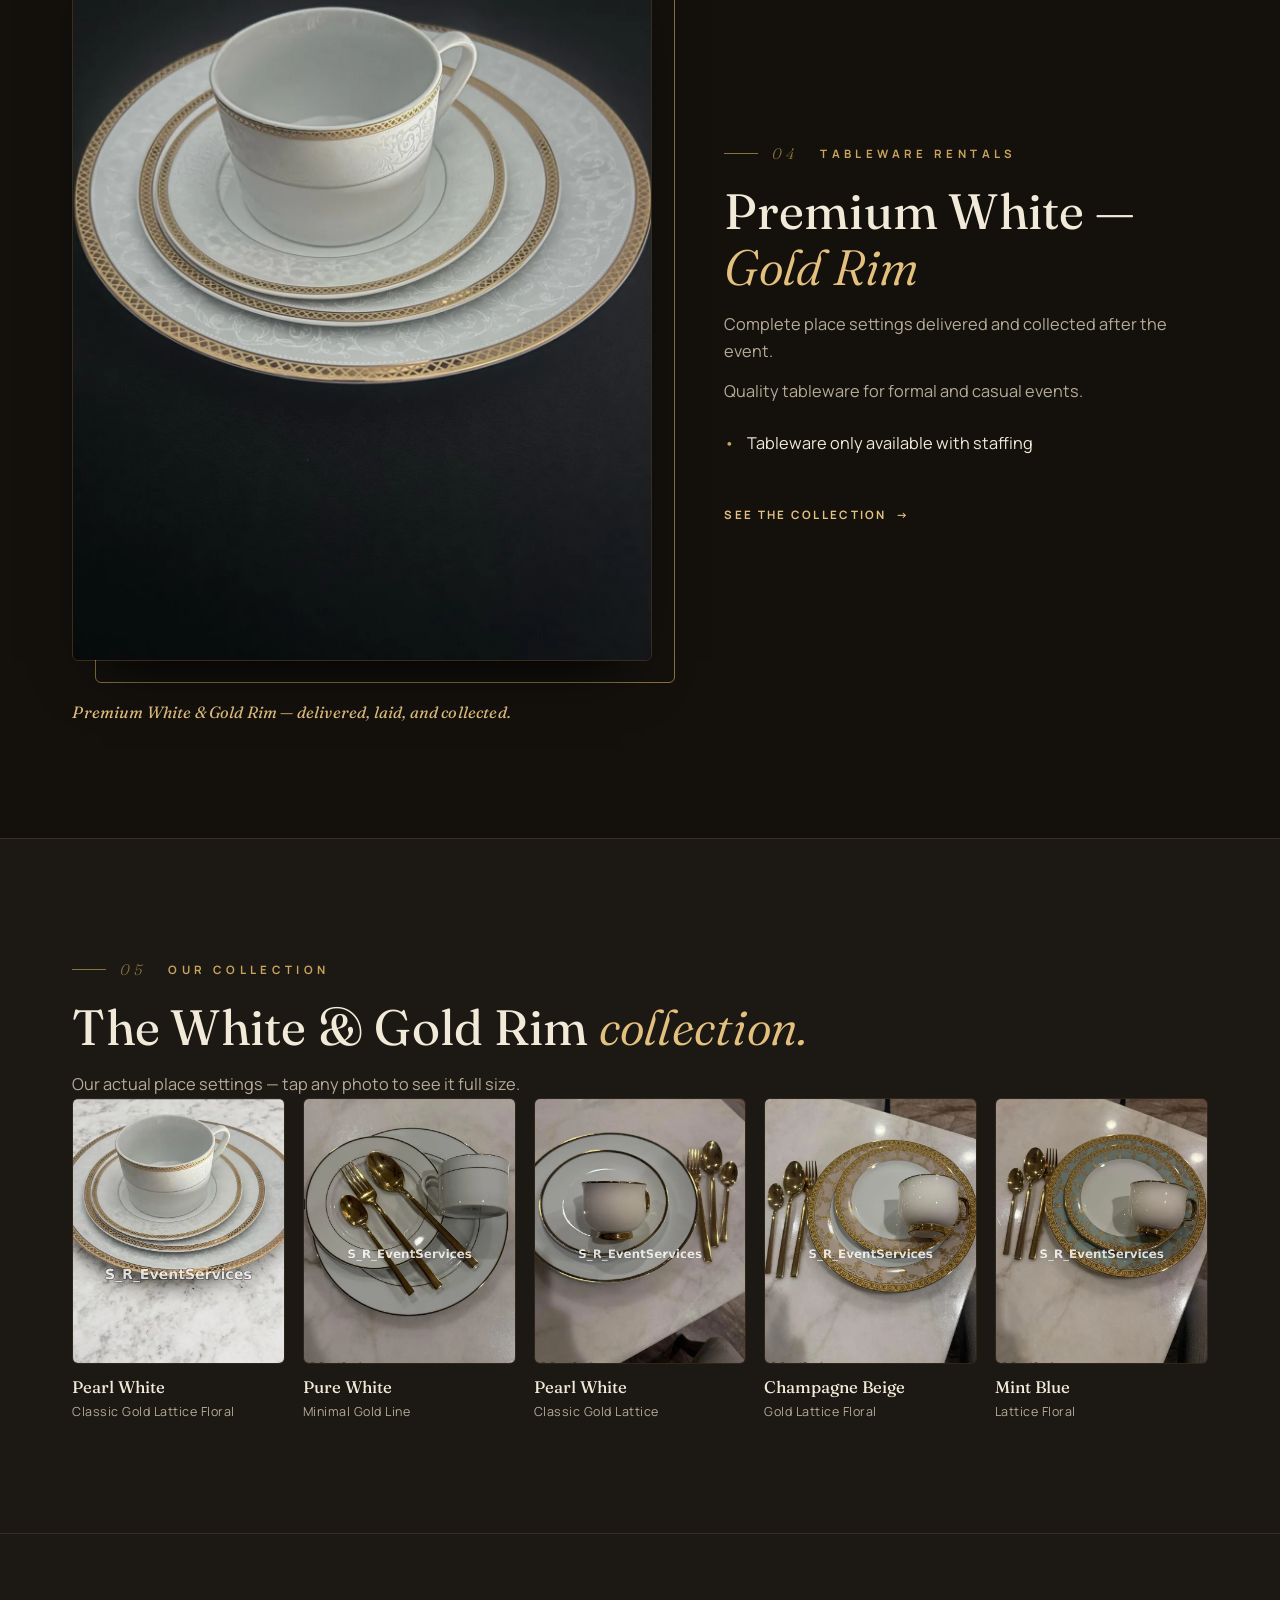
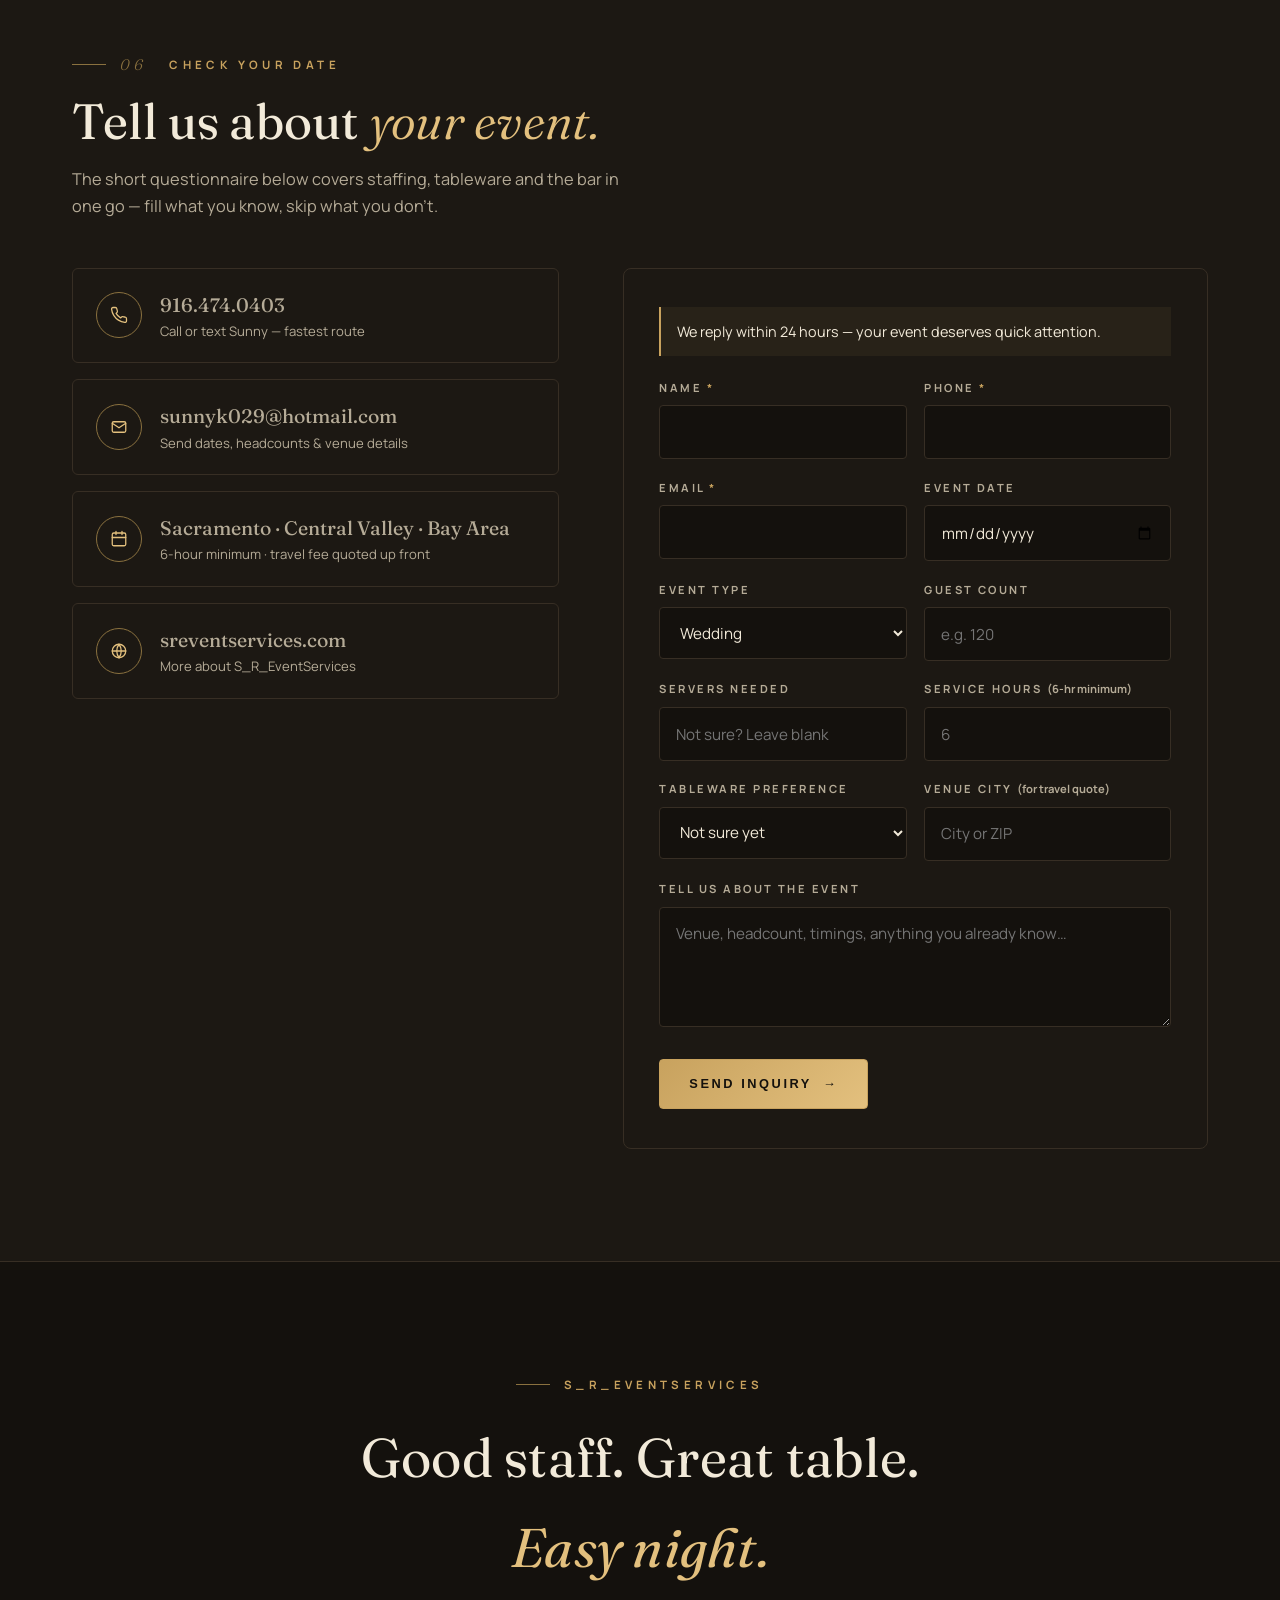
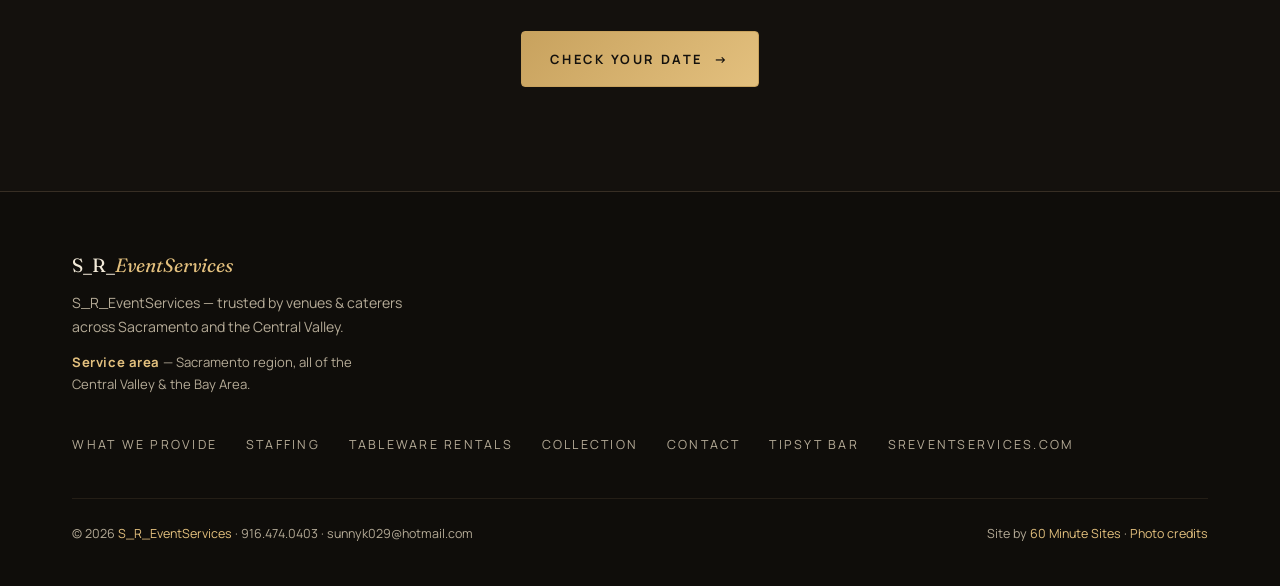
==== commit 5d591fa8: "SR: remove the Setups photo grid per client Sunny found it cluttered and asked for it to be removed " ====
--- a/sr/index.html
+++ b/sr/index.html
@@ -13,7 +13,7 @@
 <link rel="preconnect" href="https://fonts.googleapis.com">
 <link rel="preconnect" href="https://fonts.gstatic.com" crossorigin>
 <link href="https://fonts.googleapis.com/css2?family=Fraunces:ital,opsz,wght@0,9..144,300..600;1,9..144,300..600&family=Manrope:wght@400..800&display=swap" rel="stylesheet">
-<link rel="stylesheet" href="/assets/css/main.css?v=11">
+<link rel="stylesheet" href="/assets/css/main.css?v=12">
 <noscript><style>.rv,.hl-in{opacity:1;transform:none}.hero .kicker,.hero .lede,.hero-ctas,.hero-meta,.hero-stack{opacity:1;transform:none}.intro-veil{display:none}</style></noscript>
 <script type="application/ld+json">
 {
@@ -232,10 +232,9 @@
  <div class="wrap">
   <div class="rv">
    <span class="kicker"><span class="sec-num">05</span> Our collection</span>
-   <h2 class="sec">Real inventory. <i>Real setups.</i></h2>
-   <p class="lede">Our actual crockery, and a few of the tables we've set. Tap any photo to see it full size.</p>
-  </div>
-  <h3 class="g-sub rv">The White &amp; Gold Rim collection</h3>
+   <h2 class="sec">The White &amp; Gold Rim <i>collection.</i></h2>
+   <p class="lede">Our actual place settings &mdash; tap any photo to see it full size.</p>
+  </div>
   <div class="collection rv">
    <figure class="coll-item">
     <a class="lb" href="/assets/img/gallery/c-pearl-white-gold-lattice-floral.jpg" data-cap="Pearl White &middot; Classic Gold Lattice Floral"><picture><source srcset="/assets/img/gallery/c-pearl-white-gold-lattice-floral-t.webp" type="image/webp"><img src="/assets/img/gallery/c-pearl-white-gold-lattice-floral-t.jpg" alt="Pearl White tableware, Classic Gold Lattice Floral pattern" loading="lazy" decoding="async" width="700" height="875"></picture></a>
@@ -257,20 +256,6 @@
     <a class="lb" href="/assets/img/gallery/c-mint-blue-lattice-floral.jpg" data-cap="Mint Blue &middot; Lattice Floral"><picture><source srcset="/assets/img/gallery/c-mint-blue-lattice-floral-t.webp" type="image/webp"><img src="/assets/img/gallery/c-mint-blue-lattice-floral-t.jpg" alt="Mint Blue tableware, Lattice Floral pattern" loading="lazy" decoding="async" width="700" height="875"></picture></a>
     <figcaption><b>Mint Blue</b><span>Lattice Floral</span></figcaption>
    </figure>
-  </div>
-  <h3 class="g-sub rv">Setups</h3>
-  <div class="setups rv">
-   <a class="g-item g-wide lb" href="/assets/img/gallery/s07-outdoor-reception.jpg" data-cap="Outdoor reception"><picture><source srcset="/assets/img/gallery/s07-outdoor-reception-w.webp" type="image/webp"><img src="/assets/img/gallery/s07-outdoor-reception-w.jpg" alt="Outdoor reception set with linens, chargers and floral centrepieces" loading="lazy" decoding="async" width="1400" height="700"></picture></a>
-   <a class="g-item lb" href="/assets/img/gallery/s01-gold-filigree-roses.jpg" data-cap="Gold filigree place setting"><picture><source srcset="/assets/img/gallery/s01-gold-filigree-roses-t.webp" type="image/webp"><img src="/assets/img/gallery/s01-gold-filigree-roses-t.jpg" alt="Gold filigree place setting" loading="lazy" decoding="async" width="700" height="875"></picture></a>
-   <a class="g-item lb" href="/assets/img/gallery/s02-gold-rim-stack.jpg" data-cap="Gold rim place setting"><picture><source srcset="/assets/img/gallery/s02-gold-rim-stack-t.webp" type="image/webp"><img src="/assets/img/gallery/s02-gold-rim-stack-t.jpg" alt="Gold rim place setting" loading="lazy" decoding="async" width="700" height="875"></picture></a>
-   <a class="g-item lb" href="/assets/img/gallery/s03-gold-charger-roses.jpg" data-cap="Gold scalloped charger setting"><picture><source srcset="/assets/img/gallery/s03-gold-charger-roses-t.webp" type="image/webp"><img src="/assets/img/gallery/s03-gold-charger-roses-t.jpg" alt="Gold scalloped charger setting" loading="lazy" decoding="async" width="700" height="875"></picture></a>
-   <a class="g-item lb" href="/assets/img/gallery/s04-ballroom.jpg" data-cap="Ballroom reception"><picture><source srcset="/assets/img/gallery/s04-ballroom-t.webp" type="image/webp"><img src="/assets/img/gallery/s04-ballroom-t.jpg" alt="Ballroom reception" loading="lazy" decoding="async" width="700" height="875"></picture></a>
-   <a class="g-item lb" href="/assets/img/gallery/s05-copper-charger.jpg" data-cap="Copper charger setting"><picture><source srcset="/assets/img/gallery/s05-copper-charger-t.webp" type="image/webp"><img src="/assets/img/gallery/s05-copper-charger-t.jpg" alt="Copper charger setting" loading="lazy" decoding="async" width="700" height="875"></picture></a>
-   <a class="g-item lb" href="/assets/img/gallery/s06-place-row-florals.jpg" data-cap="Place settings with florals"><picture><source srcset="/assets/img/gallery/s06-place-row-florals-t.webp" type="image/webp"><img src="/assets/img/gallery/s06-place-row-florals-t.jpg" alt="Place settings with florals" loading="lazy" decoding="async" width="700" height="875"></picture></a>
-   <a class="g-item lb" href="/assets/img/gallery/s08-buffet-service.jpg" data-cap="Buffet service"><picture><source srcset="/assets/img/gallery/s08-buffet-service-t.webp" type="image/webp"><img src="/assets/img/gallery/s08-buffet-service-t.jpg" alt="Buffet service" loading="lazy" decoding="async" width="700" height="875"></picture></a>
-   <a class="g-item lb" href="/assets/img/gallery/s09-plate-service.jpg" data-cap="Plate service"><picture><source srcset="/assets/img/gallery/s09-plate-service-t.webp" type="image/webp"><img src="/assets/img/gallery/s09-plate-service-t.jpg" alt="Plate service" loading="lazy" decoding="async" width="700" height="875"></picture></a>
-   <a class="g-item lb" href="/assets/img/gallery/s10-evening-bar.jpg" data-cap="Evening event"><picture><source srcset="/assets/img/gallery/s10-evening-bar-t.webp" type="image/webp"><img src="/assets/img/gallery/s10-evening-bar-t.jpg" alt="Evening event" loading="lazy" decoding="async" width="700" height="875"></picture></a>
-   <a class="g-item lb" href="/assets/img/gallery/s11-inventory.jpg" data-cap="Our inventory"><picture><source srcset="/assets/img/gallery/s11-inventory-t.webp" type="image/webp"><img src="/assets/img/gallery/s11-inventory-t.jpg" alt="Our inventory" loading="lazy" decoding="async" width="700" height="875"></picture></a>
   </div>
  </div>
 </section>
@@ -373,6 +358,6 @@
  </div>
 </footer>
 
-<script src="/assets/js/main.js?v=11" defer></script>
+<script src="/assets/js/main.js?v=12" defer></script>
 </body>
 </html>
